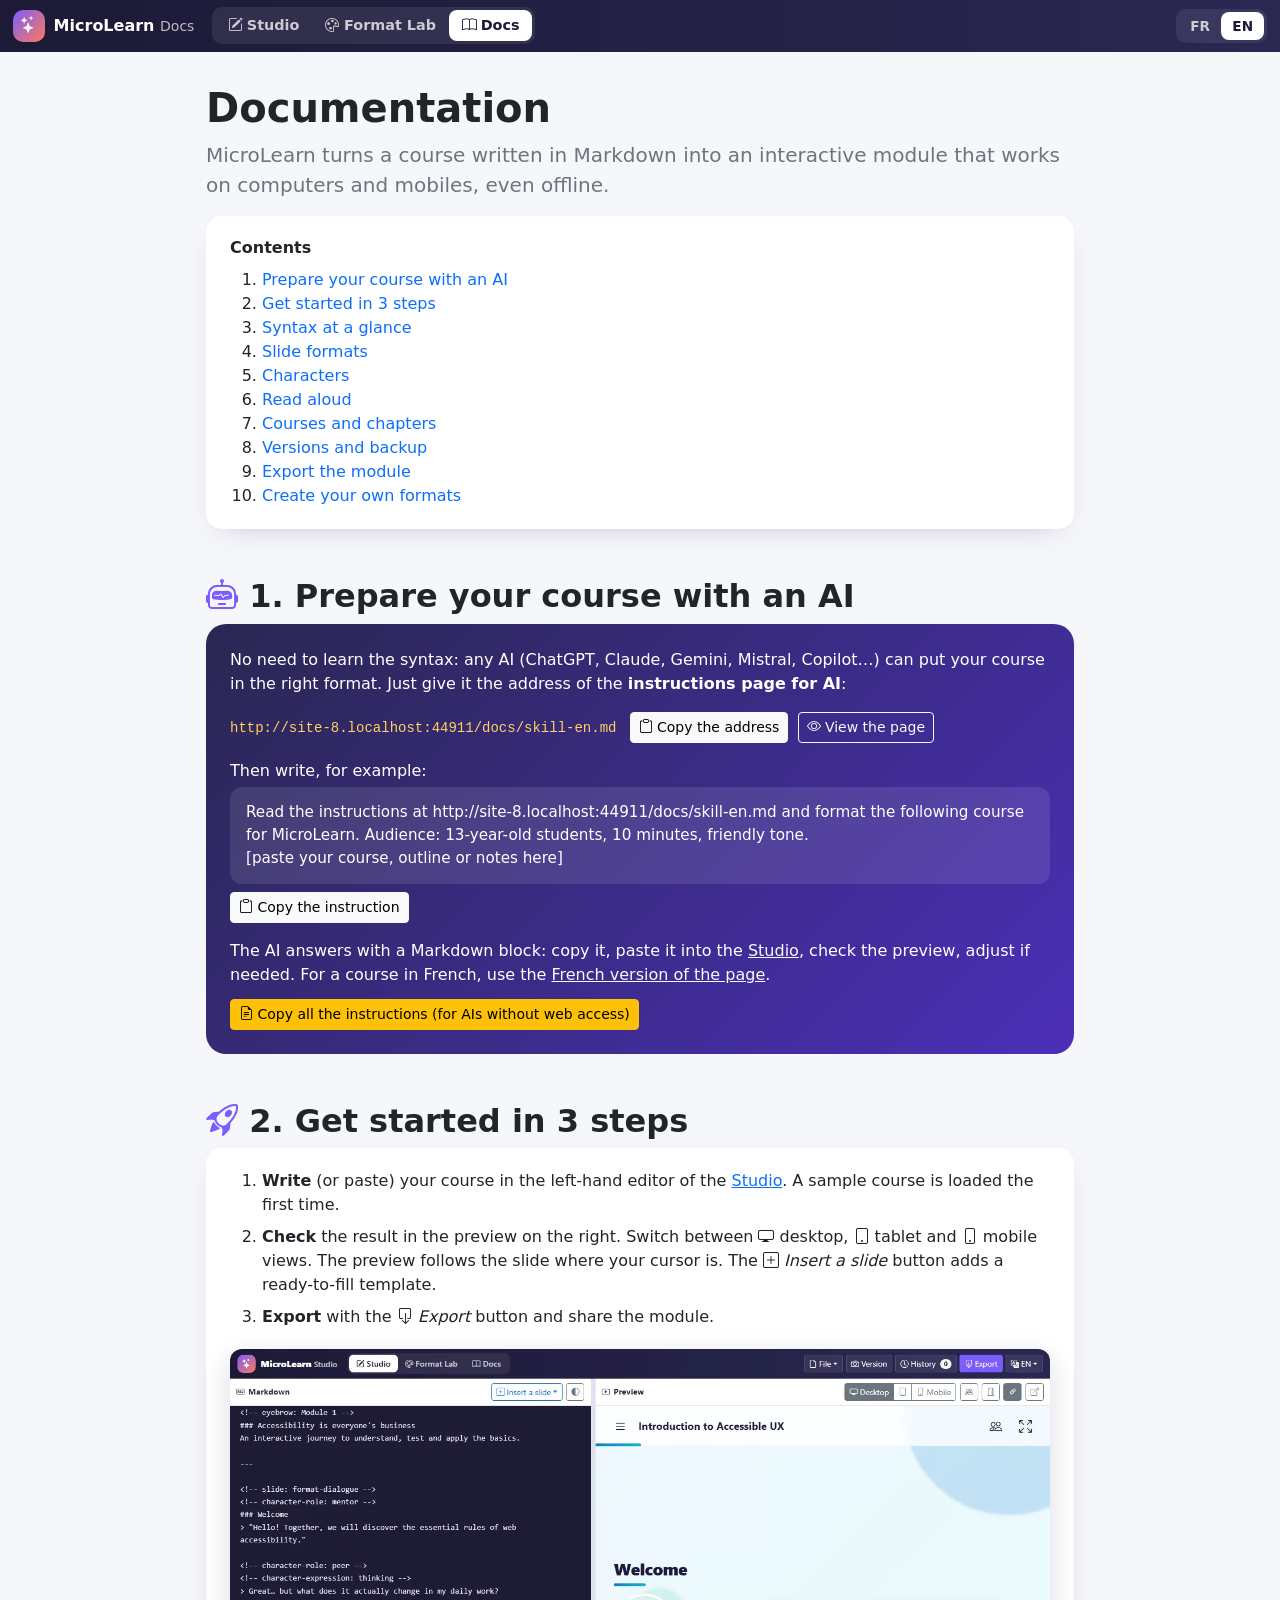
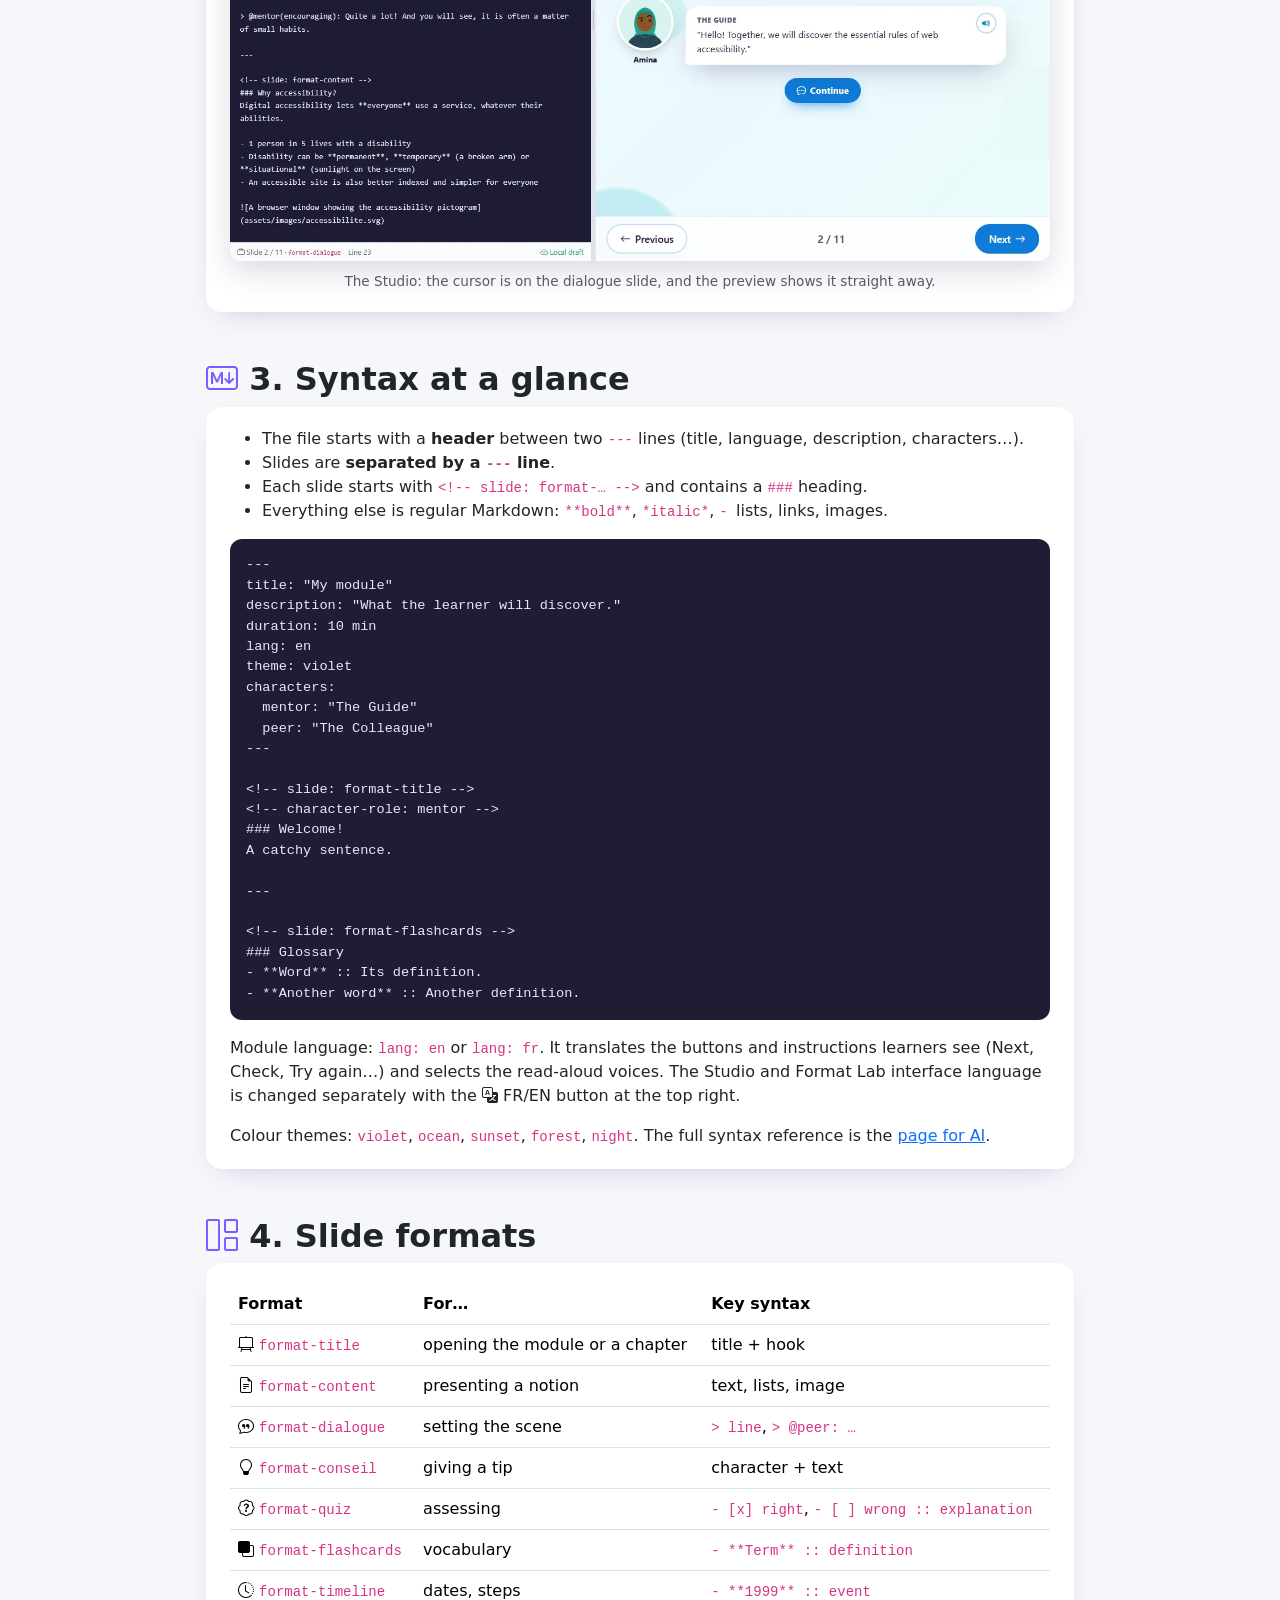
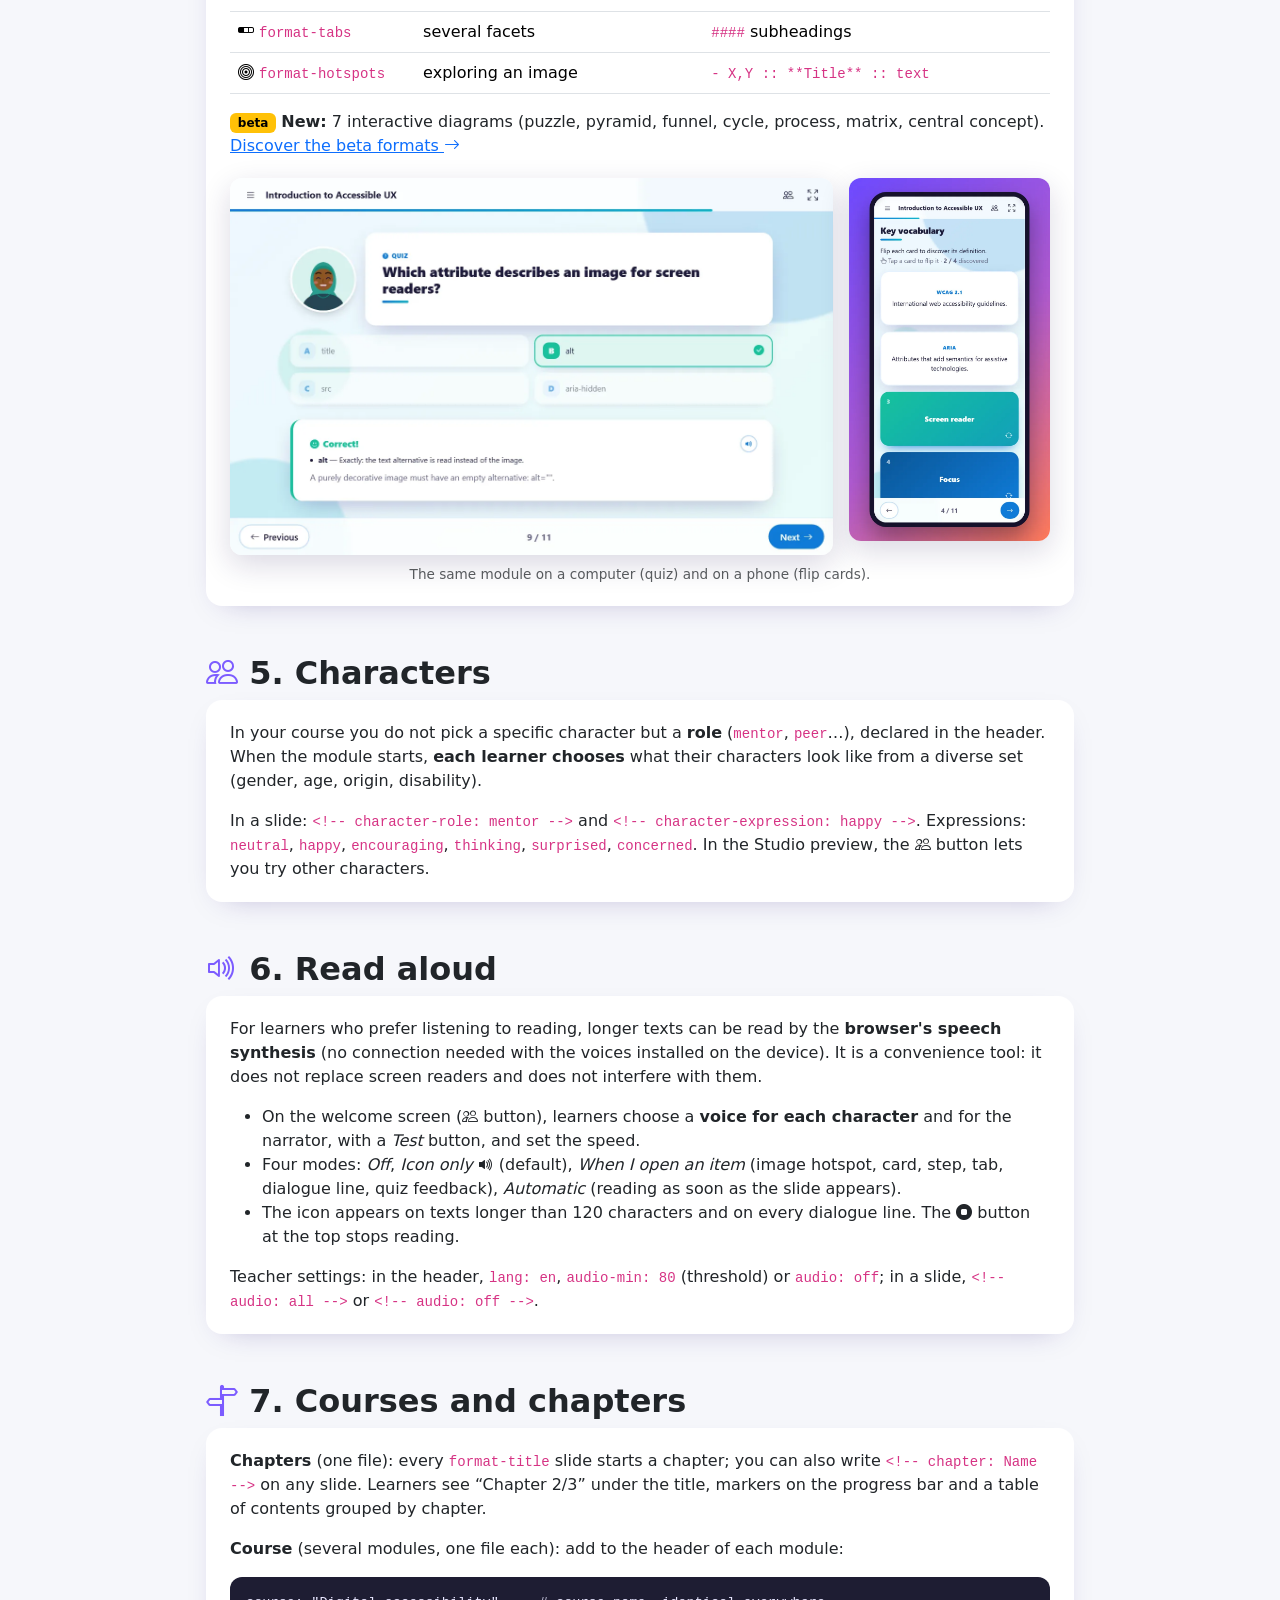
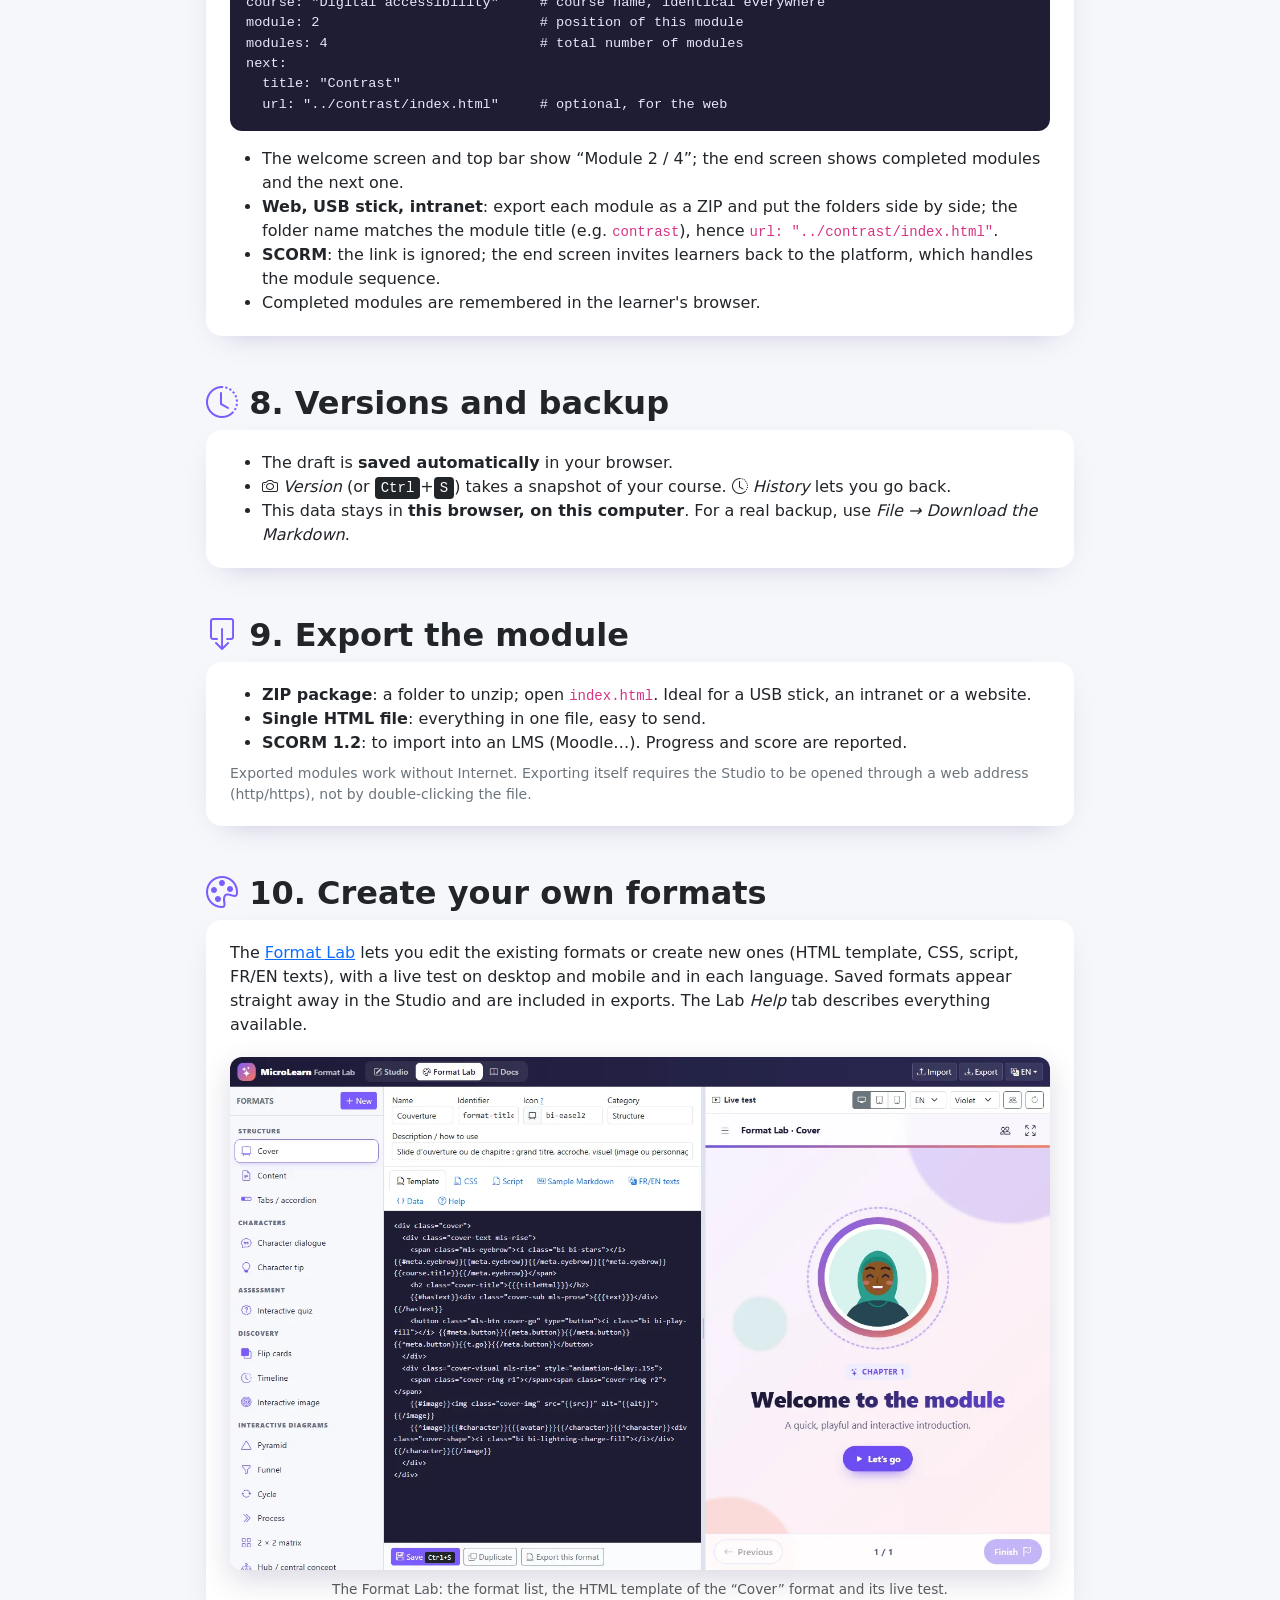
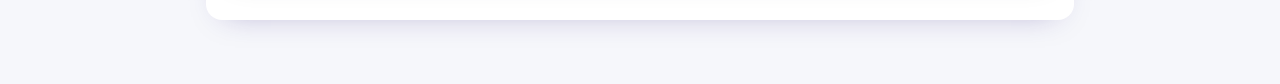
==== docs/index.html @ 132c1d42 "visuels" ====
<!doctype html>
<html lang="fr">
<head>
  <meta charset="utf-8">
  <meta name="viewport" content="width=device-width, initial-scale=1">
  <title>Documentation — MicroLearn</title>
  <meta name="description" content="MicroLearn Studio documentation (FR/EN): Markdown syntax, slide formats, characters, read-aloud, courses, export, and an AI skill page to format any course.">
  <meta property="og:title" content="Documentation — MicroLearn">
  <meta property="og:description" content="MicroLearn Studio documentation (FR/EN): Markdown syntax, slide formats, characters, read-aloud, courses, export, and an AI skill page to format any course.">
  <link rel="stylesheet" href="../vendor/bootstrap/css/bootstrap.min.css">
  <link rel="stylesheet" href="../vendor/bootstrap-icons/bootstrap-icons.min.css">
  <link rel="stylesheet" href="../css/studio.css">
  <style>
    body.docs { background: #f6f7fb; overflow: auto; display: block; }
    .docs-main { max-width: 900px; margin: 0 auto; padding: 2rem 1rem 4rem; }
    .docs-main[hidden] { display: none; }
    .docs-main h2 { font-weight: 800; margin-top: 2.5rem; padding-top: .5rem; }
    .docs-main h2 i { color: var(--st-accent); }
    .docs-card { background: #fff; border-radius: 16px; padding: 1.3rem 1.5rem; box-shadow: 0 10px 30px -18px rgba(40, 20, 120, .35); }
    .docs-main pre { background: var(--st-code-bg); color: var(--st-code-ink); border-radius: 12px; padding: 1rem; font-size: .85rem; }
    .docs-toc a { text-decoration: none; }
    .ai-box { background: linear-gradient(135deg, #2a2752, #4b2fb8); color: #fff; border-radius: 20px; padding: 1.5rem; }
    .ai-box code { color: #ffd166; word-break: break-all; }
    .ai-prompt { background: rgba(255,255,255,.1); border-radius: 12px; padding: .9rem 1rem; font-size: .95rem; }
    .doc-lang { display: flex; background: rgba(255,255,255,.08); border-radius: 10px; padding: 3px; margin-left: auto; }
    .doc-lang button { border: 0; background: none; color: rgba(255,255,255,.75); padding: .25rem .7rem; border-radius: 8px; font-weight: 700; font-size: .85rem; }
    .doc-lang button[aria-pressed="true"] { background: #fff; color: var(--st-nav); }
    .docs-shot { margin: 1.25rem 0 0; }
    .docs-shot img { display: block; max-width: 100%; height: auto; border-radius: 12px; box-shadow: 0 10px 30px rgba(30, 20, 80, .16); }
    .docs-shot figcaption { font-size: .85rem; color: var(--bs-secondary-color); margin-top: .6rem; text-align: center; }
    .docs-shots { display: flex; gap: 1rem; align-items: flex-start; }
    .docs-shots .wide { flex: 3 1 0; min-width: 0; }
    .docs-shots .phone { flex: 1 1 0; min-width: 0; }
    @media (max-width: 575px) { .docs-shots { flex-direction: column; align-items: center; } .docs-shots .phone { max-width: 260px; } }
  </style>
</head>
<body class="docs">
  <nav class="st-nav d-flex align-items-center">
    <a class="st-brand" href="../index.html"><span class="logo"><i class="bi bi-stars"></i></span><span>MicroLearn <small>Docs</small></span></a>
    <div class="st-spaces">
      <a href="../index.html"><i class="bi bi-pencil-square"></i> <span class="st-hide-sm">Studio</span></a>
      <a href="../lab.html"><i class="bi bi-palette"></i> <span class="st-hide-sm">Format Lab</span></a>
      <a href="index.html" class="active"><i class="bi bi-book"></i> <span class="st-hide-sm">Docs</span></a>
    </div>
    <div class="doc-lang" role="group" aria-label="Langue / Language">
      <button type="button" data-doc-lang="fr" lang="fr" aria-pressed="true" title="Français">FR</button>
      <button type="button" data-doc-lang="en" lang="en" aria-pressed="false" title="English">EN</button>
    </div>
  </nav>

  <!-- =================================================================== FRANÇAIS -->
  <main class="docs-main" data-lang="fr" lang="fr" data-skill="skill.md">
    <h1 class="fw-bold">Documentation</h1>
    <p class="lead text-secondary">MicroLearn transforme un cours écrit en Markdown en module interactif, consultable sur ordinateur et sur mobile, même hors-ligne.</p>

    <div class="docs-card docs-toc">
      <strong>Sommaire</strong>
      <ol class="mb-0 mt-2">
        <li><a href="#ia">Préparer son cours avec une IA</a></li>
        <li><a href="#demarrer">Démarrer en 3 étapes</a></li>
        <li><a href="#syntaxe">La syntaxe en bref</a></li>
        <li><a href="#formats">Les formats de slides</a></li>
        <li><a href="#personnages">Les personnages</a></li>
        <li><a href="#audio">Lecture à voix haute</a></li>
        <li><a href="#parcours">Parcours et chapitres</a></li>
        <li><a href="#versions">Versions et sauvegarde</a></li>
        <li><a href="#export">Exporter le module</a></li>
        <li><a href="#lab">Créer ses propres formats</a></li>
      </ol>
    </div>

    <h2 id="ia"><i class="bi bi-robot"></i> 1. Préparer son cours avec une IA</h2>
    <div class="ai-box">
      <p>Pas besoin d'apprendre la syntaxe : n'importe quelle IA (ChatGPT, Claude, Gemini, Mistral, Copilot…) peut mettre votre cours au bon format. Donnez-lui simplement l'adresse de la <strong>page d'instructions pour IA</strong> :</p>
      <p class="mb-2"><code class="js-skill-url">docs/skill.md</code>
        <button class="btn btn-sm btn-light ms-2" data-copy=".js-skill-url"><i class="bi bi-clipboard"></i> Copier l'adresse</button>
        <a class="btn btn-sm btn-outline-light ms-1" href="skill.md" target="_blank"><i class="bi bi-eye"></i> Voir la page</a></p>
      <p class="mt-3 mb-1">Puis écrivez par exemple :</p>
      <div class="ai-prompt js-prompt">Lis les instructions sur <span class="js-url">docs/skill.md</span> et mets en forme le cours suivant pour MicroLearn. Public : élèves de 4e, durée 10 minutes, tutoiement.<br>[collez ici votre cours, votre plan ou vos notes]</div>
      <button class="btn btn-sm btn-light mt-2" data-copy=".js-prompt"><i class="bi bi-clipboard"></i> Copier la consigne</button>
      <p class="mt-3 mb-1">L'IA répond avec un bloc de Markdown : copiez-le, collez-le dans le <a class="link-light" href="../index.html">Studio</a>, vérifiez l'aperçu, ajustez si besoin. Pour un cours en anglais, utilisez la <a class="link-light" href="skill-en.md" target="_blank">version anglaise de la page</a>.</p>
      <div class="small mt-3 opacity-75 js-local" hidden>
        <i class="bi bi-info-circle"></i> Cette application tourne sur votre ordinateur : une IA en ligne ne pourra pas lire cette adresse.
        Publiez l'application (GitHub Pages par exemple) ou utilisez le bouton ci-dessous et collez le texte au début de votre message.
      </div>
      <button class="btn btn-sm btn-warning mt-2 js-copy-skill"><i class="bi bi-file-earmark-text"></i> Copier toutes les instructions (pour les IA sans accès web)</button>
    </div>

    <h2 id="demarrer"><i class="bi bi-rocket-takeoff"></i> 2. Démarrer en 3 étapes</h2>
    <div class="docs-card">
      <ol class="mb-0">
        <li class="mb-2"><strong>Écrivez</strong> (ou collez) votre cours dans l'éditeur de gauche du <a href="../index.html">Studio</a>. Un cours d'exemple est chargé au premier lancement.</li>
        <li class="mb-2"><strong>Vérifiez</strong> le rendu dans l'aperçu à droite. Basculez entre les vues <i class="bi bi-display"></i> bureau, <i class="bi bi-tablet"></i> tablette et <i class="bi bi-phone"></i> mobile. L'aperçu suit la slide où se trouve votre curseur. Le bouton <i class="bi bi-plus-square"></i> <em>Insérer une slide</em> ajoute un modèle prêt à remplir.</li>
        <li><strong>Exportez</strong> avec le bouton <i class="bi bi-box-arrow-down"></i> <em>Exporter</em> et partagez le module.</li>
      </ol>
      <figure class="docs-shot"><img src="images/studio-fr.webp" alt="Le Studio : éditeur Markdown à gauche, aperçu de la slide à droite" loading="lazy" width="1440" height="900"><figcaption>Le Studio : le curseur est sur la slide de dialogue, l'aperçu l'affiche aussitôt.</figcaption></figure>
    </div>

    <h2 id="syntaxe"><i class="bi bi-markdown"></i> 3. La syntaxe en bref</h2>
    <div class="docs-card">
      <ul>
        <li>Le fichier commence par un <strong>en-tête</strong> entre deux lignes <code>---</code> (titre, langue, description, personnages…).</li>
        <li>Les slides sont <strong>séparées par une ligne <code>---</code></strong>.</li>
        <li>Chaque slide commence par <code>&lt;!-- slide: format-… --&gt;</code> et contient un titre <code>###</code>.</li>
        <li>Le reste est du Markdown classique : <code>**gras**</code>, <code>*italique*</code>, listes <code>- </code>, liens, images.</li>
      </ul>
<pre>---
title: "Mon module"
description: "Ce que l'apprenant va découvrir."
duration: 10 min
lang: fr
theme: violet
characters:
  mentor: "Le Guide"
  peer: "Le Collègue"
---

&lt;!-- slide: format-title --&gt;
&lt;!-- character-role: mentor --&gt;
### Bienvenue !
Une phrase d'accroche.

---

&lt;!-- slide: format-flashcards --&gt;
### Lexique
- **Mot** :: Sa définition.
- **Autre mot** :: Une autre définition.</pre>
      <p>Langue du module : <code>lang: fr</code> ou <code>lang: en</code>. Elle traduit les boutons et consignes vus par les apprenant·es (Suivant, Valider, Réessayer…) et sélectionne les voix de lecture. L'interface du Studio et du Format Lab se change, elle, avec le bouton <i class="bi bi-translate"></i> FR/EN en haut à droite.</p>
      <p class="mb-0">Thèmes de couleurs : <code>violet</code>, <code>ocean</code>, <code>sunset</code>, <code>forest</code>, <code>night</code>. La référence complète de la syntaxe est la <a href="skill.md">page pour les IA</a>.</p>
    </div>

    <h2 id="formats"><i class="bi bi-grid-1x2"></i> 4. Les formats de slides</h2>
    <div class="docs-card">
      <div class="table-responsive">
        <table class="table align-middle mb-0">
          <thead><tr><th>Format</th><th>Pour…</th><th>Syntaxe clé</th></tr></thead>
          <tbody>
            <tr><td><i class="bi bi-easel2"></i> <code>format-title</code></td><td>ouvrir le module ou un chapitre</td><td>titre + accroche</td></tr>
            <tr><td><i class="bi bi-file-earmark-text"></i> <code>format-content</code></td><td>exposer une notion</td><td>texte, listes, image</td></tr>
            <tr><td><i class="bi bi-chat-quote"></i> <code>format-dialogue</code></td><td>mettre en situation</td><td><code>&gt; réplique</code>, <code>&gt; @peer: …</code></td></tr>
            <tr><td><i class="bi bi-lightbulb"></i> <code>format-conseil</code></td><td>donner une astuce</td><td>personnage + texte</td></tr>
            <tr><td><i class="bi bi-patch-question"></i> <code>format-quiz</code></td><td>évaluer</td><td><code>- [x] juste</code>, <code>- [ ] faux :: explication</code></td></tr>
            <tr><td><i class="bi bi-front"></i> <code>format-flashcards</code></td><td>le vocabulaire</td><td><code>- **Terme** :: définition</code></td></tr>
            <tr><td><i class="bi bi-clock-history"></i> <code>format-timeline</code></td><td>dates, étapes</td><td><code>- **1999** :: événement</code></td></tr>
            <tr><td><i class="bi bi-segmented-nav"></i> <code>format-tabs</code></td><td>plusieurs facettes</td><td>sous-titres <code>####</code></td></tr>
            <tr><td><i class="bi bi-bullseye"></i> <code>format-hotspots</code></td><td>explorer une image</td><td><code>- X,Y :: **Titre** :: texte</code></td></tr>
          </tbody>
        </table>
      </div>
      <p class="mt-3 mb-0"><span class="badge text-bg-warning">bêta</span> <strong>Nouveau :</strong> 7 schémas interactifs (puzzle, pyramide, entonnoir, cycle, processus, matrice, concept central). <a href="beta.html?lang=fr">Découvrir les formats bêta <i class="bi bi-arrow-right"></i></a></p>
      <figure class="docs-shot"><div class="docs-shots"><img class="wide" src="images/quiz-fr.webp" alt="Un quiz sur ordinateur, avec la réponse et son explication" loading="lazy" width="1280" height="800"><img class="phone" src="images/mobile-cards-fr.webp" alt="Des cartes à retourner sur téléphone" loading="lazy" width="780" height="1410"></div><figcaption>Le même module sur ordinateur (quiz) et sur téléphone (cartes à retourner).</figcaption></figure>
    </div>

    <h2 id="personnages"><i class="bi bi-people"></i> 5. Les personnages</h2>
    <div class="docs-card">
      <p>Dans votre cours, vous ne choisissez pas un personnage précis mais un <strong>rôle</strong> (<code>mentor</code>, <code>peer</code>…), déclaré dans l'en-tête. Au lancement du module, <strong>chaque apprenant·e choisit</strong> l'apparence de ses personnages parmi un répertoire varié (genre, âge, origine, handicap).</p>
      <p class="mb-0">Dans une slide : <code>&lt;!-- character-role: mentor --&gt;</code> et <code>&lt;!-- character-expression: happy --&gt;</code>. Expressions : <code>neutral</code>, <code>happy</code>, <code>encouraging</code>, <code>thinking</code>, <code>surprised</code>, <code>concerned</code>. Dans l'aperçu du Studio, le bouton <i class="bi bi-people"></i> permet de tester d'autres personnages.</p>
    </div>

    <h2 id="audio"><i class="bi bi-volume-up"></i> 6. Lecture à voix haute</h2>
    <div class="docs-card">
      <p>Pour les apprenant·es qui préfèrent écouter plutôt que lire, les textes longs peuvent être lus par la <strong>synthèse vocale du navigateur</strong> (aucune connexion nécessaire avec les voix installées sur l'appareil). C'est un outil de confort : il ne remplace pas les lecteurs d'écran et n'interfère pas avec eux.</p>
      <ul>
        <li>Sur l'écran d'accueil (bouton <i class="bi bi-people"></i>), l'apprenant·e choisit une <strong>voix pour chaque personnage</strong> et pour le narrateur, avec un bouton <em>Tester</em>, et règle la vitesse.</li>
        <li>Quatre modes : <em>Désactivée</em>, <em>Sur l'icône seulement</em> <i class="bi bi-volume-up-fill"></i> (par défaut), <em>Quand j'ouvre un élément</em> (point d'une image, carte, étape, onglet, réplique, correction de quiz), <em>Automatique</em> (lecture dès l'affichage de la slide).</li>
        <li>L'icône apparaît sur les textes de plus de 120 caractères et sur toutes les répliques de dialogue. Le bouton <i class="bi bi-stop-circle-fill"></i> en haut arrête la lecture.</li>
      </ul>
      <p class="mb-0">Réglages enseignant : dans l'en-tête, <code>lang: fr</code>, <code>audio-min: 80</code> (seuil) ou <code>audio: off</code> ; dans une slide, <code>&lt;!-- audio: all --&gt;</code> ou <code>&lt;!-- audio: off --&gt;</code>.</p>
    </div>

    <h2 id="parcours"><i class="bi bi-signpost-split"></i> 7. Parcours et chapitres</h2>
    <div class="docs-card">
      <p><strong>Chapitres</strong> (un seul fichier) : chaque slide <code>format-title</code> ouvre un chapitre ; on peut aussi écrire <code>&lt;!-- chapter: Nom --&gt;</code> sur n'importe quelle slide. L'apprenant·e voit « Chapitre 2/3 » sous le titre, des repères sur la barre de progression et un sommaire groupé par chapitre.</p>
      <p><strong>Parcours</strong> (plusieurs modules, un fichier chacun) : ajoutez dans l'en-tête de chaque module :</p>
<pre>course: "Accessibilité numérique"   # nom du parcours, identique partout
module: 2                           # position de ce module
modules: 4                          # nombre total de modules
next:
  title: "Les contrastes"
  url: "../les-contrastes/index.html" # facultatif, pour le web</pre>
      <ul class="mb-0">
        <li>L'accueil et la barre du haut affichent « Module 2 / 4 » ; l'écran de fin montre les modules terminés et le module suivant.</li>
        <li><strong>Web, clé USB, intranet</strong> : exportez chaque module en ZIP et placez les dossiers côte à côte ; le nom du dossier correspond au titre du module (ex. <code>les-contrastes</code>), d'où <code>url: "../les-contrastes/index.html"</code>.</li>
        <li><strong>SCORM</strong> : le lien est ignoré, l'écran de fin invite à revenir sur la plateforme, qui gère l'enchaînement des modules.</li>
        <li>Les modules terminés sont mémorisés dans le navigateur de l'apprenant·e.</li>
      </ul>
    </div>

    <h2 id="versions"><i class="bi bi-clock-history"></i> 8. Versions et sauvegarde</h2>
    <div class="docs-card">
      <ul class="mb-0">
        <li>Le brouillon est <strong>enregistré automatiquement</strong> dans votre navigateur.</li>
        <li><i class="bi bi-camera"></i> <em>Version</em> (ou <kbd>Ctrl</kbd>+<kbd>S</kbd>) prend une photo de votre cours. L'<i class="bi bi-clock-history"></i> <em>Historique</em> permet de revenir en arrière.</li>
        <li>Ces données restent dans <strong>ce navigateur, sur cet ordinateur</strong>. Pour une vraie sauvegarde, utilisez <em>Fichier → Télécharger le Markdown</em>.</li>
      </ul>
    </div>

    <h2 id="export"><i class="bi bi-box-arrow-down"></i> 9. Exporter le module</h2>
    <div class="docs-card">
      <ul class="mb-0">
        <li><strong>Paquet ZIP</strong> : un dossier à décompresser ; ouvrez <code>index.html</code>. Idéal pour une clé USB, un intranet ou un site web.</li>
        <li><strong>Fichier HTML unique</strong> : tout dans un seul fichier, facile à envoyer.</li>
        <li><strong>SCORM 1.2</strong> : à importer dans un LMS (Moodle…). La progression et le score sont transmis.</li>
      </ul>
      <p class="mt-2 mb-0 small text-secondary">Les modules exportés fonctionnent sans Internet. L'export lui-même nécessite que le Studio soit ouvert via une adresse web (http/https), pas en double-cliquant sur le fichier.</p>
    </div>

    <h2 id="lab"><i class="bi bi-palette"></i> 10. Créer ses propres formats</h2>
    <div class="docs-card">
      <p class="mb-0">Le <a href="../lab.html">Format Lab</a> permet de modifier les formats existants ou d'en créer de nouveaux (gabarit HTML, CSS, script, textes FR/EN), avec un test en direct sur bureau et mobile et dans chaque langue. Les formats enregistrés apparaissent aussitôt dans le Studio et sont inclus dans les exports. L'onglet <em>Aide</em> du Lab détaille tout ce qui est disponible.</p>
      <figure class="docs-shot"><img src="images/lab-fr.webp" alt="Le Format Lab : liste des formats, code du gabarit et test en direct" loading="lazy" width="1440" height="900"><figcaption>Le Format Lab : la liste des formats, le gabarit HTML du format « Couverture » et son test en direct.</figcaption></figure>
    </div>
  </main>

  <!-- =================================================================== ENGLISH -->
  <main class="docs-main" data-lang="en" lang="en" data-skill="skill-en.md" hidden>
    <h1 class="fw-bold">Documentation</h1>
    <p class="lead text-secondary">MicroLearn turns a course written in Markdown into an interactive module that works on computers and mobiles, even offline.</p>

    <div class="docs-card docs-toc">
      <strong>Contents</strong>
      <ol class="mb-0 mt-2">
        <li><a href="#ai-en">Prepare your course with an AI</a></li>
        <li><a href="#start-en">Get started in 3 steps</a></li>
        <li><a href="#syntax-en">Syntax at a glance</a></li>
        <li><a href="#formats-en">Slide formats</a></li>
        <li><a href="#characters-en">Characters</a></li>
        <li><a href="#audio-en">Read aloud</a></li>
        <li><a href="#course-en">Courses and chapters</a></li>
        <li><a href="#versions-en">Versions and backup</a></li>
        <li><a href="#export-en">Export the module</a></li>
        <li><a href="#lab-en">Create your own formats</a></li>
      </ol>
    </div>

    <h2 id="ai-en"><i class="bi bi-robot"></i> 1. Prepare your course with an AI</h2>
    <div class="ai-box">
      <p>No need to learn the syntax: any AI (ChatGPT, Claude, Gemini, Mistral, Copilot…) can put your course in the right format. Just give it the address of the <strong>instructions page for AI</strong>:</p>
      <p class="mb-2"><code class="js-skill-url">docs/skill-en.md</code>
        <button class="btn btn-sm btn-light ms-2" data-copy=".js-skill-url"><i class="bi bi-clipboard"></i> Copy the address</button>
        <a class="btn btn-sm btn-outline-light ms-1" href="skill-en.md" target="_blank"><i class="bi bi-eye"></i> View the page</a></p>
      <p class="mt-3 mb-1">Then write, for example:</p>
      <div class="ai-prompt js-prompt">Read the instructions at <span class="js-url">docs/skill-en.md</span> and format the following course for MicroLearn. Audience: 13-year-old students, 10 minutes, friendly tone.<br>[paste your course, outline or notes here]</div>
      <button class="btn btn-sm btn-light mt-2" data-copy=".js-prompt"><i class="bi bi-clipboard"></i> Copy the instruction</button>
      <p class="mt-3 mb-1">The AI answers with a Markdown block: copy it, paste it into the <a class="link-light" href="../index.html">Studio</a>, check the preview, adjust if needed. For a course in French, use the <a class="link-light" href="skill.md" target="_blank">French version of the page</a>.</p>
      <div class="small mt-3 opacity-75 js-local" hidden>
        <i class="bi bi-info-circle"></i> This application runs on your computer: an online AI will not be able to read this address.
        Publish the application (on GitHub Pages, for instance) or use the button below and paste the text at the start of your message.
      </div>
      <button class="btn btn-sm btn-warning mt-2 js-copy-skill"><i class="bi bi-file-earmark-text"></i> Copy all the instructions (for AIs without web access)</button>
    </div>

    <h2 id="start-en"><i class="bi bi-rocket-takeoff"></i> 2. Get started in 3 steps</h2>
    <div class="docs-card">
      <ol class="mb-0">
        <li class="mb-2"><strong>Write</strong> (or paste) your course in the left-hand editor of the <a href="../index.html">Studio</a>. A sample course is loaded the first time.</li>
        <li class="mb-2"><strong>Check</strong> the result in the preview on the right. Switch between <i class="bi bi-display"></i> desktop, <i class="bi bi-tablet"></i> tablet and <i class="bi bi-phone"></i> mobile views. The preview follows the slide where your cursor is. The <i class="bi bi-plus-square"></i> <em>Insert a slide</em> button adds a ready-to-fill template.</li>
        <li><strong>Export</strong> with the <i class="bi bi-box-arrow-down"></i> <em>Export</em> button and share the module.</li>
      </ol>
      <figure class="docs-shot"><img src="images/studio-en.webp" alt="The Studio: Markdown editor on the left, slide preview on the right" loading="lazy" width="1440" height="900"><figcaption>The Studio: the cursor is on the dialogue slide, and the preview shows it straight away.</figcaption></figure>
    </div>

    <h2 id="syntax-en"><i class="bi bi-markdown"></i> 3. Syntax at a glance</h2>
    <div class="docs-card">
      <ul>
        <li>The file starts with a <strong>header</strong> between two <code>---</code> lines (title, language, description, characters…).</li>
        <li>Slides are <strong>separated by a <code>---</code> line</strong>.</li>
        <li>Each slide starts with <code>&lt;!-- slide: format-… --&gt;</code> and contains a <code>###</code> heading.</li>
        <li>Everything else is regular Markdown: <code>**bold**</code>, <code>*italic*</code>, <code>- </code> lists, links, images.</li>
      </ul>
<pre>---
title: "My module"
description: "What the learner will discover."
duration: 10 min
lang: en
theme: violet
characters:
  mentor: "The Guide"
  peer: "The Colleague"
---

&lt;!-- slide: format-title --&gt;
&lt;!-- character-role: mentor --&gt;
### Welcome!
A catchy sentence.

---

&lt;!-- slide: format-flashcards --&gt;
### Glossary
- **Word** :: Its definition.
- **Another word** :: Another definition.</pre>
      <p>Module language: <code>lang: en</code> or <code>lang: fr</code>. It translates the buttons and instructions learners see (Next, Check, Try again…) and selects the read-aloud voices. The Studio and Format Lab interface language is changed separately with the <i class="bi bi-translate"></i> FR/EN button at the top right.</p>
      <p class="mb-0">Colour themes: <code>violet</code>, <code>ocean</code>, <code>sunset</code>, <code>forest</code>, <code>night</code>. The full syntax reference is the <a href="skill-en.md">page for AI</a>.</p>
    </div>

    <h2 id="formats-en"><i class="bi bi-grid-1x2"></i> 4. Slide formats</h2>
    <div class="docs-card">
      <div class="table-responsive">
        <table class="table align-middle mb-0">
          <thead><tr><th>Format</th><th>For…</th><th>Key syntax</th></tr></thead>
          <tbody>
            <tr><td><i class="bi bi-easel2"></i> <code>format-title</code></td><td>opening the module or a chapter</td><td>title + hook</td></tr>
            <tr><td><i class="bi bi-file-earmark-text"></i> <code>format-content</code></td><td>presenting a notion</td><td>text, lists, image</td></tr>
            <tr><td><i class="bi bi-chat-quote"></i> <code>format-dialogue</code></td><td>setting the scene</td><td><code>&gt; line</code>, <code>&gt; @peer: …</code></td></tr>
            <tr><td><i class="bi bi-lightbulb"></i> <code>format-conseil</code></td><td>giving a tip</td><td>character + text</td></tr>
            <tr><td><i class="bi bi-patch-question"></i> <code>format-quiz</code></td><td>assessing</td><td><code>- [x] right</code>, <code>- [ ] wrong :: explanation</code></td></tr>
            <tr><td><i class="bi bi-front"></i> <code>format-flashcards</code></td><td>vocabulary</td><td><code>- **Term** :: definition</code></td></tr>
            <tr><td><i class="bi bi-clock-history"></i> <code>format-timeline</code></td><td>dates, steps</td><td><code>- **1999** :: event</code></td></tr>
            <tr><td><i class="bi bi-segmented-nav"></i> <code>format-tabs</code></td><td>several facets</td><td><code>####</code> subheadings</td></tr>
            <tr><td><i class="bi bi-bullseye"></i> <code>format-hotspots</code></td><td>exploring an image</td><td><code>- X,Y :: **Title** :: text</code></td></tr>
          </tbody>
        </table>
      </div>
      <p class="mt-3 mb-0"><span class="badge text-bg-warning">beta</span> <strong>New:</strong> 7 interactive diagrams (puzzle, pyramid, funnel, cycle, process, matrix, central concept). <a href="beta.html?lang=en">Discover the beta formats <i class="bi bi-arrow-right"></i></a></p>
      <figure class="docs-shot"><div class="docs-shots"><img class="wide" src="images/quiz-en.webp" alt="A quiz on a computer, with the answer and its explanation" loading="lazy" width="1280" height="800"><img class="phone" src="images/mobile-cards-en.webp" alt="Flip cards on a phone" loading="lazy" width="780" height="1410"></div><figcaption>The same module on a computer (quiz) and on a phone (flip cards).</figcaption></figure>
    </div>

    <h2 id="characters-en"><i class="bi bi-people"></i> 5. Characters</h2>
    <div class="docs-card">
      <p>In your course you do not pick a specific character but a <strong>role</strong> (<code>mentor</code>, <code>peer</code>…), declared in the header. When the module starts, <strong>each learner chooses</strong> what their characters look like from a diverse set (gender, age, origin, disability).</p>
      <p class="mb-0">In a slide: <code>&lt;!-- character-role: mentor --&gt;</code> and <code>&lt;!-- character-expression: happy --&gt;</code>. Expressions: <code>neutral</code>, <code>happy</code>, <code>encouraging</code>, <code>thinking</code>, <code>surprised</code>, <code>concerned</code>. In the Studio preview, the <i class="bi bi-people"></i> button lets you try other characters.</p>
    </div>

    <h2 id="audio-en"><i class="bi bi-volume-up"></i> 6. Read aloud</h2>
    <div class="docs-card">
      <p>For learners who prefer listening to reading, longer texts can be read by the <strong>browser's speech synthesis</strong> (no connection needed with the voices installed on the device). It is a convenience tool: it does not replace screen readers and does not interfere with them.</p>
      <ul>
        <li>On the welcome screen (<i class="bi bi-people"></i> button), learners choose a <strong>voice for each character</strong> and for the narrator, with a <em>Test</em> button, and set the speed.</li>
        <li>Four modes: <em>Off</em>, <em>Icon only</em> <i class="bi bi-volume-up-fill"></i> (default), <em>When I open an item</em> (image hotspot, card, step, tab, dialogue line, quiz feedback), <em>Automatic</em> (reading as soon as the slide appears).</li>
        <li>The icon appears on texts longer than 120 characters and on every dialogue line. The <i class="bi bi-stop-circle-fill"></i> button at the top stops reading.</li>
      </ul>
      <p class="mb-0">Teacher settings: in the header, <code>lang: en</code>, <code>audio-min: 80</code> (threshold) or <code>audio: off</code>; in a slide, <code>&lt;!-- audio: all --&gt;</code> or <code>&lt;!-- audio: off --&gt;</code>.</p>
    </div>

    <h2 id="course-en"><i class="bi bi-signpost-split"></i> 7. Courses and chapters</h2>
    <div class="docs-card">
      <p><strong>Chapters</strong> (one file): every <code>format-title</code> slide starts a chapter; you can also write <code>&lt;!-- chapter: Name --&gt;</code> on any slide. Learners see “Chapter 2/3” under the title, markers on the progress bar and a table of contents grouped by chapter.</p>
      <p><strong>Course</strong> (several modules, one file each): add to the header of each module:</p>
<pre>course: "Digital accessibility"     # course name, identical everywhere
module: 2                           # position of this module
modules: 4                          # total number of modules
next:
  title: "Contrast"
  url: "../contrast/index.html"     # optional, for the web</pre>
      <ul class="mb-0">
        <li>The welcome screen and top bar show “Module 2 / 4”; the end screen shows completed modules and the next one.</li>
        <li><strong>Web, USB stick, intranet</strong>: export each module as a ZIP and put the folders side by side; the folder name matches the module title (e.g. <code>contrast</code>), hence <code>url: "../contrast/index.html"</code>.</li>
        <li><strong>SCORM</strong>: the link is ignored; the end screen invites learners back to the platform, which handles the module sequence.</li>
        <li>Completed modules are remembered in the learner's browser.</li>
      </ul>
    </div>

    <h2 id="versions-en"><i class="bi bi-clock-history"></i> 8. Versions and backup</h2>
    <div class="docs-card">
      <ul class="mb-0">
        <li>The draft is <strong>saved automatically</strong> in your browser.</li>
        <li><i class="bi bi-camera"></i> <em>Version</em> (or <kbd>Ctrl</kbd>+<kbd>S</kbd>) takes a snapshot of your course. <i class="bi bi-clock-history"></i> <em>History</em> lets you go back.</li>
        <li>This data stays in <strong>this browser, on this computer</strong>. For a real backup, use <em>File → Download the Markdown</em>.</li>
      </ul>
    </div>

    <h2 id="export-en"><i class="bi bi-box-arrow-down"></i> 9. Export the module</h2>
    <div class="docs-card">
      <ul class="mb-0">
        <li><strong>ZIP package</strong>: a folder to unzip; open <code>index.html</code>. Ideal for a USB stick, an intranet or a website.</li>
        <li><strong>Single HTML file</strong>: everything in one file, easy to send.</li>
        <li><strong>SCORM 1.2</strong>: to import into an LMS (Moodle…). Progress and score are reported.</li>
      </ul>
      <p class="mt-2 mb-0 small text-secondary">Exported modules work without Internet. Exporting itself requires the Studio to be opened through a web address (http/https), not by double-clicking the file.</p>
    </div>

    <h2 id="lab-en"><i class="bi bi-palette"></i> 10. Create your own formats</h2>
    <div class="docs-card">
      <p class="mb-0">The <a href="../lab.html">Format Lab</a> lets you edit the existing formats or create new ones (HTML template, CSS, script, FR/EN texts), with a live test on desktop and mobile and in each language. Saved formats appear straight away in the Studio and are included in exports. The Lab <em>Help</em> tab describes everything available.</p>
      <figure class="docs-shot"><img src="images/lab-en.webp" alt="The Format Lab: format list, template code and live test" loading="lazy" width="1440" height="900"><figcaption>The Format Lab: the format list, the HTML template of the “Cover” format and its live test.</figcaption></figure>
    </div>
  </main>

  <script>
    (function () {
      var COPY = { fr: ['Copié !', 'Copie impossible : sélectionnez le texte manuellement.', 'Lecture impossible en file:// : ouvrez la page de la skill et copiez son contenu.'],
                   en: ['Copied!', 'Copy failed: select the text manually.', 'Cannot read the file over file://: open the skill page and copy its content.'] };
      var isLocal = /^(localhost|127\.|\[::1\])/.test(location.hostname) || location.protocol === 'file:';

      function copy(text, btn, lang) {
        navigator.clipboard.writeText(text).then(function () {
          var old = btn.innerHTML;
          btn.innerHTML = '<i class="bi bi-check-lg"></i> ' + COPY[lang][0];
          setTimeout(function () { btn.innerHTML = old; }, 1600);
        }, function () { alert(COPY[lang][1]); });
      }

      document.querySelectorAll('.docs-main').forEach(function (main) {
        var lang = main.getAttribute('data-lang');
        var file = main.getAttribute('data-skill');
        var url = new URL(file, location.href).href;
        main.querySelectorAll('.js-skill-url, .js-url').forEach(function (e) { e.textContent = url; });
        main.querySelector('.js-local').hidden = !isLocal;
        main.querySelectorAll('[data-copy]').forEach(function (b) {
          b.addEventListener('click', function () { copy(main.querySelector(b.getAttribute('data-copy')).innerText.trim(), b, lang); });
        });
        main.querySelector('.js-copy-skill').addEventListener('click', function () {
          var b = this;
          fetch(file).then(function (r) { return r.text(); }).then(function (t) { copy(t, b, lang); })
            .catch(function () { alert(COPY[lang][2]); });
        });
      });

      // Langue : ?lang=en, sinon celle choisie dans le Studio, sinon celle du navigateur.
      function stored() { try { return JSON.parse(localStorage.getItem('mls.ui.lang')); } catch (e) { return null; } }
      function show(lang, save) {
        document.documentElement.lang = lang;
        document.querySelectorAll('.docs-main').forEach(function (m) { m.hidden = m.getAttribute('data-lang') !== lang; });
        document.querySelectorAll('[data-doc-lang]').forEach(function (b) { b.setAttribute('aria-pressed', b.getAttribute('data-doc-lang') === lang); });
        if (save) { try { localStorage.setItem('mls.ui.lang', JSON.stringify(lang)); } catch (e) { /* ignore */ } }
      }
      document.querySelectorAll('[data-doc-lang]').forEach(function (b) {
        b.addEventListener('click', function () { show(b.getAttribute('data-doc-lang'), true); });
      });
      var q = new URLSearchParams(location.search).get('lang');
      var lang = q || stored() || (/^fr/i.test(navigator.language || '') ? 'fr' : 'en');
      show(lang === 'en' ? 'en' : 'fr', false);
    })();
  </script>
</body>
</html>
---- css/studio.css ----
/* ==========================================================================
   MicroLearn — interface du Studio et du Format Lab
   ========================================================================== */
:root {
  --st-nav: #1c1a36;
  --st-nav-2: #2a2752;
  --st-accent: #7c5cff;
  --st-bg: #eef0f6;
  --st-pane: #ffffff;
  --st-border: #dfe2ec;
  --st-muted: #6b6f85;
  --st-code-bg: #1e1d33;
  --st-code-ink: #e8e6ff;
}
html, body { height: 100%; }
body.studio { display: flex; flex-direction: column; background: var(--st-bg); overflow: hidden; }

/* Barre de navigation */
.st-nav { background: linear-gradient(90deg, var(--st-nav), var(--st-nav-2)); color: #fff; padding: .45rem .8rem; gap: .5rem; flex-wrap: nowrap; }
.st-brand { display: flex; align-items: center; gap: .55rem; font-weight: 800; color: #fff; text-decoration: none; white-space: nowrap; }
.st-brand .logo { width: 32px; height: 32px; border-radius: 10px; display: grid; place-items: center;
  background: linear-gradient(135deg, #7c5cff, #ff7a59); font-size: 1.05rem; }
.st-brand small { font-weight: 500; opacity: .7; }
.st-spaces { display: flex; background: rgba(255,255,255,.08); border-radius: 10px; padding: 3px; margin-left: .6rem; }
.st-spaces a { color: rgba(255,255,255,.75); text-decoration: none; padding: .3rem .8rem; border-radius: 8px; font-size: .9rem; font-weight: 600; white-space: nowrap; }
.st-spaces a.active { background: #fff; color: var(--st-nav); }
.st-spaces a:not(.active):hover { color: #fff; background: rgba(255,255,255,.1); }
.st-actions { margin-left: auto; display: flex; gap: .35rem; align-items: center; }
.st-actions .btn { white-space: nowrap; }
.btn-st { --bs-btn-color: #fff; --bs-btn-bg: rgba(255,255,255,.08); --bs-btn-border-color: rgba(255,255,255,.15);
  --bs-btn-hover-color: #fff; --bs-btn-hover-bg: rgba(255,255,255,.18); --bs-btn-hover-border-color: rgba(255,255,255,.3);
  --bs-btn-active-bg: rgba(255,255,255,.25); --bs-btn-active-color: #fff; }
.btn-accent { --bs-btn-color: #fff; --bs-btn-bg: var(--st-accent); --bs-btn-border-color: var(--st-accent);
  --bs-btn-hover-bg: #6a48f5; --bs-btn-hover-border-color: #6a48f5; --bs-btn-hover-color: #fff; --bs-btn-active-bg: #5b3ae6; --bs-btn-active-color: #fff; }

/* Mise en page principale */
.st-main { flex: 1; min-height: 0; display: grid; grid-template-columns: var(--left, 44%) 8px 1fr; }
.st-pane { min-width: 0; min-height: 0; display: flex; flex-direction: column; background: var(--st-pane); }
.st-pane-toolbar { display: flex; align-items: center; gap: .4rem; padding: .45rem .7rem; border-bottom: 1px solid var(--st-border); flex-wrap: wrap; min-height: 48px; }
.st-pane-title { font-weight: 700; font-size: .9rem; display: flex; align-items: center; gap: .4rem; margin-right: auto; color: #2b2d42; }
.st-splitter { background: var(--st-border); cursor: col-resize; position: relative; }
.st-splitter::after { content: ""; position: absolute; left: 3px; top: 50%; width: 2px; height: 36px; margin-top: -18px; background: #b9bdd0; border-radius: 2px; }
.st-splitter:hover, .st-splitter:focus { background: #cfd3e3; outline: none; }

/* Éditeur */
.st-editor-wrap { position: relative; flex: 1; min-height: 0; display: flex; }
.st-code {
  flex: 1; width: 100%; border: 0; resize: none; outline: none; padding: 1rem 1.1rem;
  font: 14px/1.6 ui-monospace, SFMono-Regular, Menlo, Consolas, "Liberation Mono", monospace;
  background: var(--st-code-bg); color: var(--st-code-ink); caret-color: #ffb703; tab-size: 2;
}
.st-code::selection { background: rgba(124, 92, 255, .45); }
.st-code.light { background: #fbfbfe; color: #24243a; }
.st-status { display: flex; gap: .8rem; align-items: center; padding: .35rem .8rem; font-size: .8rem; color: var(--st-muted);
  border-top: 1px solid var(--st-border); background: #fafbfe; flex-wrap: wrap; }
.st-status .ok { color: #16a34a; }
.st-diag { max-height: 140px; overflow: auto; border-top: 1px solid var(--st-border); font-size: .82rem; }
.st-diag:empty { display: none; }
.st-diag button { display: flex; gap: .5rem; width: 100%; text-align: left; border: 0; background: #fff8e6; color: #7a4d00; padding: .35rem .8rem;
  border-bottom: 1px solid #f5e6bf; }
.st-diag button:hover { background: #fff0c7; }

/* Menu d'insertion de formats */
.st-format-menu { width: 340px; max-height: 70vh; overflow: auto; }
.st-format-menu .dropdown-item { white-space: normal; display: flex; gap: .7rem; align-items: flex-start; padding: .5rem .8rem; }
.st-format-menu .dropdown-item i { font-size: 1.2rem; color: var(--st-accent); margin-top: .1rem; }
.st-format-menu .dropdown-item small { display: block; color: var(--st-muted); line-height: 1.3; }

/* Aperçu */
.st-preview-area { flex: 1; min-height: 0; position: relative; overflow: hidden;
  background: radial-gradient(circle at 20% 10%, #f4f1ff, #e4e7f2); display: flex; align-items: center; justify-content: center; }
.st-device { background: #fff; transform-origin: center center; flex: none; }
.st-device iframe { display: block; width: 100%; height: 100%; border: 0; background: #fff; }
.st-preview-area[data-device="desktop"] .st-device { position: absolute; inset: 0; width: auto !important; height: auto !important; transform: none !important; }
.st-preview-area[data-device="mobile"] .st-device,
.st-preview-area[data-device="tablet"] .st-device { border: 12px solid #15142a; border-radius: 38px; box-shadow: 0 30px 60px -20px rgba(20, 10, 60, .55); overflow: hidden; box-sizing: content-box; }
.st-preview-area[data-device="tablet"] .st-device { border-radius: 26px; }
.st-device-label { position: absolute; bottom: 8px; left: 50%; transform: translateX(-50%); font-size: .75rem; color: var(--st-muted); }

/* Historique des versions */
.st-version { border: 1px solid var(--st-border); border-radius: 12px; padding: .7rem .8rem; margin-bottom: .6rem; background: #fff; }
.st-version.current { border-color: var(--st-accent); box-shadow: 0 0 0 2px rgba(124,92,255,.15); }
.st-version .meta { font-size: .78rem; color: var(--st-muted); }
.st-version .diff-add { color: #16a34a; } .st-version .diff-del { color: #dc2626; }

/* Onglets mobiles du Studio */
.st-mobile-tabs { display: none; }
@media (max-width: 991.98px) {
  .st-main { grid-template-columns: 1fr; }
  .st-splitter { display: none; }
  .st-main[data-view="edit"] .st-pane-preview { display: none; }
  .st-main[data-view="preview"] .st-pane-editor { display: none; }
  .st-mobile-tabs { display: flex; background: var(--st-nav-2); padding: 0 .5rem .45rem; gap: .3rem; }
  .st-mobile-tabs button { flex: 1; border: 0; border-radius: 8px; padding: .35rem; background: rgba(255,255,255,.08); color: #fff; font-weight: 600; }
  .st-mobile-tabs button.active { background: #fff; color: var(--st-nav); }
  .st-hide-sm { display: none !important; }
}

/* ---------------------- Format Lab ---------------------- */
.lab-main { flex: 1; min-height: 0; display: grid; grid-template-columns: 270px minmax(0, 1fr) 8px minmax(0, var(--right, 42%)); }
.lab-side { background: #f7f8fc; border-right: 1px solid var(--st-border); display: flex; flex-direction: column; min-height: 0; }
.lab-side-head { display: flex; align-items: center; gap: .3rem; padding: .6rem .7rem; border-bottom: 1px solid var(--st-border); }
.lab-list { overflow: auto; flex: 1; padding: .5rem; }
.lab-cat { font-size: .7rem; text-transform: uppercase; letter-spacing: .08em; color: var(--st-muted); font-weight: 800; margin: .7rem .4rem .3rem; }
.lab-item { width: 100%; display: flex; gap: .6rem; align-items: center; text-align: left; border: 1px solid transparent; background: none;
  padding: .45rem .55rem; border-radius: 10px; font-size: .9rem; color: #24243a; }
.lab-item i.ico { font-size: 1.1rem; color: var(--st-accent); width: 1.3rem; text-align: center; }
.lab-item:hover { background: #eceefa; }
.lab-item.active { background: #fff; border-color: var(--st-accent); box-shadow: 0 4px 12px -6px rgba(124,92,255,.5); }
.lab-item .badge { margin-left: auto; font-weight: 600; }
.lab-editor { display: flex; flex-direction: column; min-height: 0; min-width: 0; background: #fff; }
.lab-meta { padding: .7rem .9rem; border-bottom: 1px solid var(--st-border); display: grid; grid-template-columns: 1fr 1fr 140px 150px; gap: .5rem; }
.lab-meta .full { grid-column: 1 / -1; }
.lab-tabs { padding: .4rem .6rem 0; border-bottom: 1px solid var(--st-border); }
.lab-tabs .nav-link { padding: .4rem .75rem; font-size: .88rem; }
.lab-panels { flex: 1; min-height: 0; display: flex; }
.lab-panel { flex: 1; display: none; min-height: 0; }
.lab-panel.active { display: flex; }
.lab-panel .st-code { font-size: 13px; }
.lab-help { overflow: auto; padding: 1rem 1.2rem; font-size: .9rem; }
.lab-help code { background: #f0edff; color: #5b3ae6; padding: .05em .3em; border-radius: 4px; }
.lab-help pre { background: var(--st-code-bg); color: var(--st-code-ink); padding: .8rem; border-radius: 10px; font-size: .8rem; }
.lab-help table { font-size: .84rem; }
.lab-foot { display: flex; gap: .4rem; align-items: center; padding: .5rem .8rem; border-top: 1px solid var(--st-border); background: #fafbfe; flex-wrap: wrap; }
.lab-dirty { font-size: .8rem; color: #b45309; }
@media (max-width: 1199.98px) {
  .lab-main { grid-template-columns: 220px minmax(0, 1fr); grid-template-rows: minmax(0, 1fr) minmax(0, 45%); }
  .lab-main .st-splitter { display: none; }
  .lab-main .st-pane-preview { grid-column: 1 / -1; border-top: 1px solid var(--st-border); }
  .lab-meta { grid-template-columns: 1fr 1fr; }
}
@media (max-width: 767.98px) {
  .lab-main { grid-template-columns: 1fr; grid-template-rows: auto minmax(0, 1fr) minmax(0, 50%); }
  .lab-side { max-height: 160px; border-right: 0; border-bottom: 1px solid var(--st-border); }
}
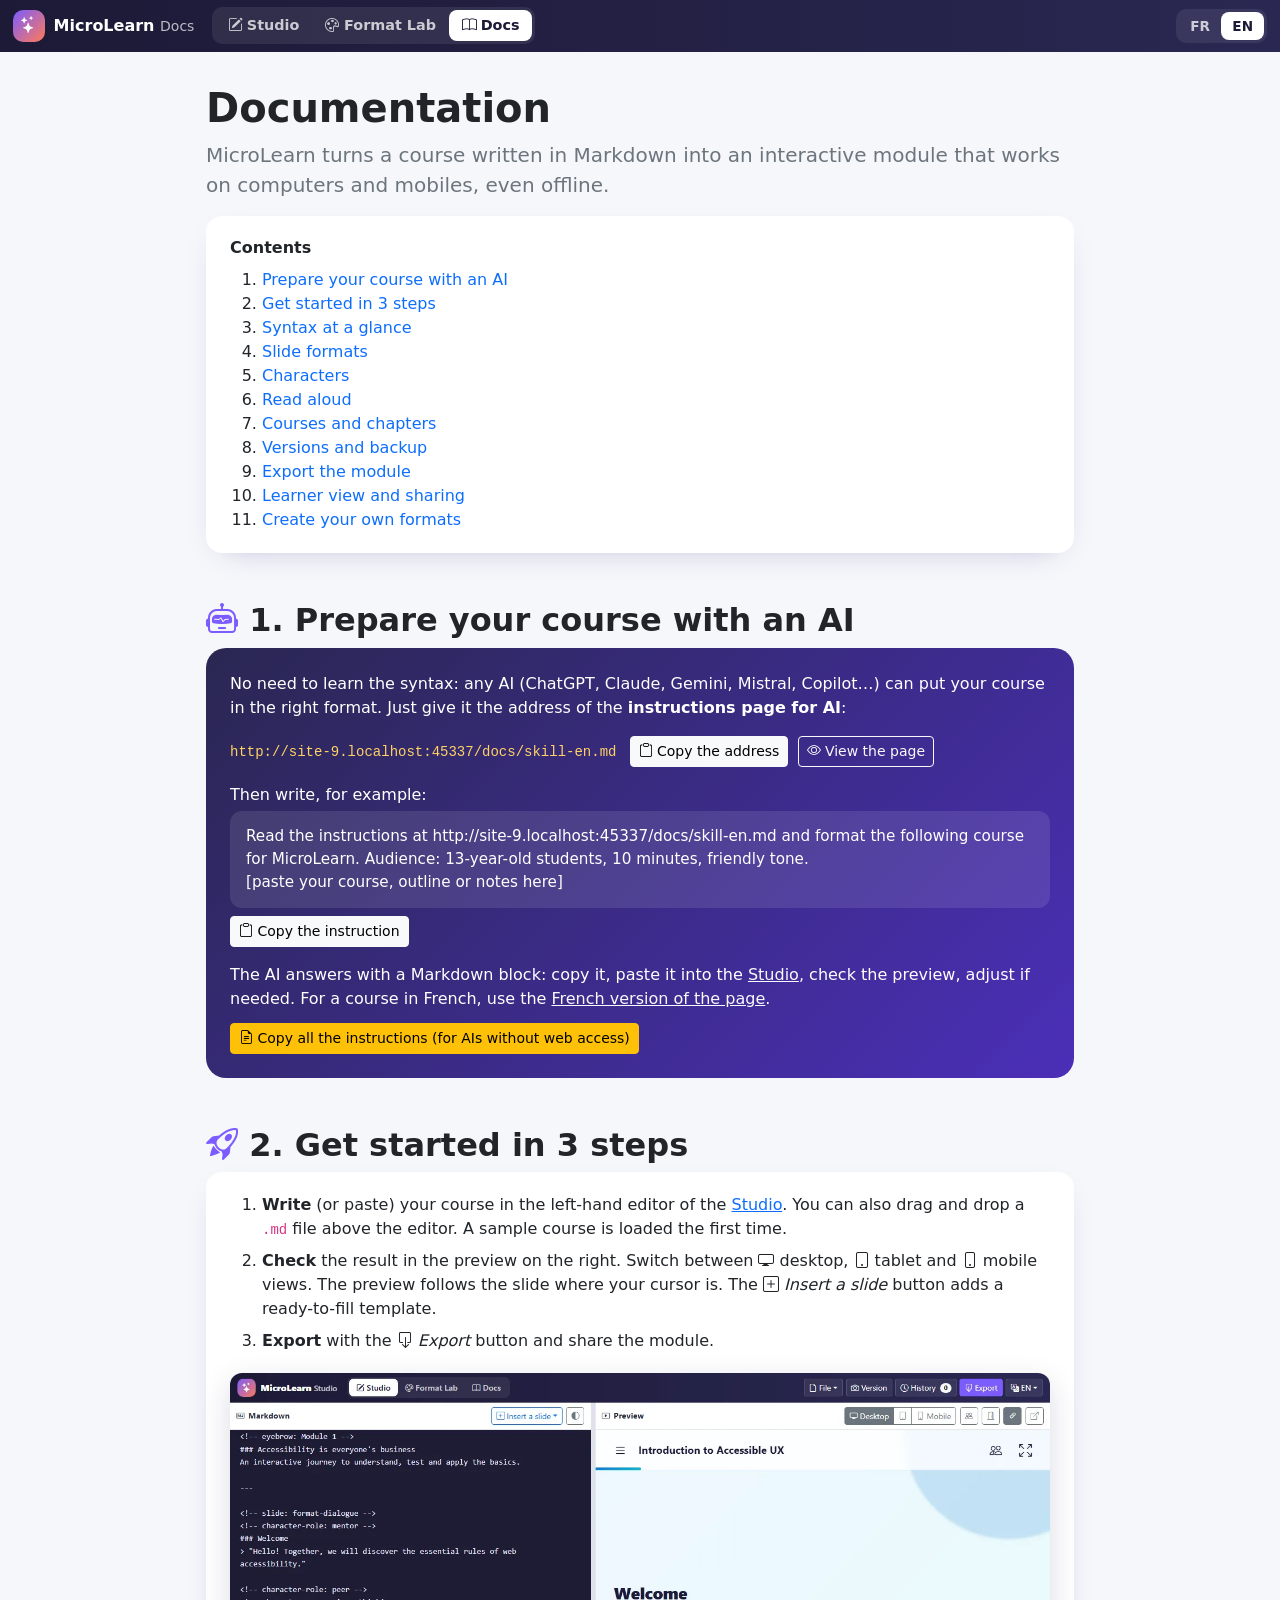
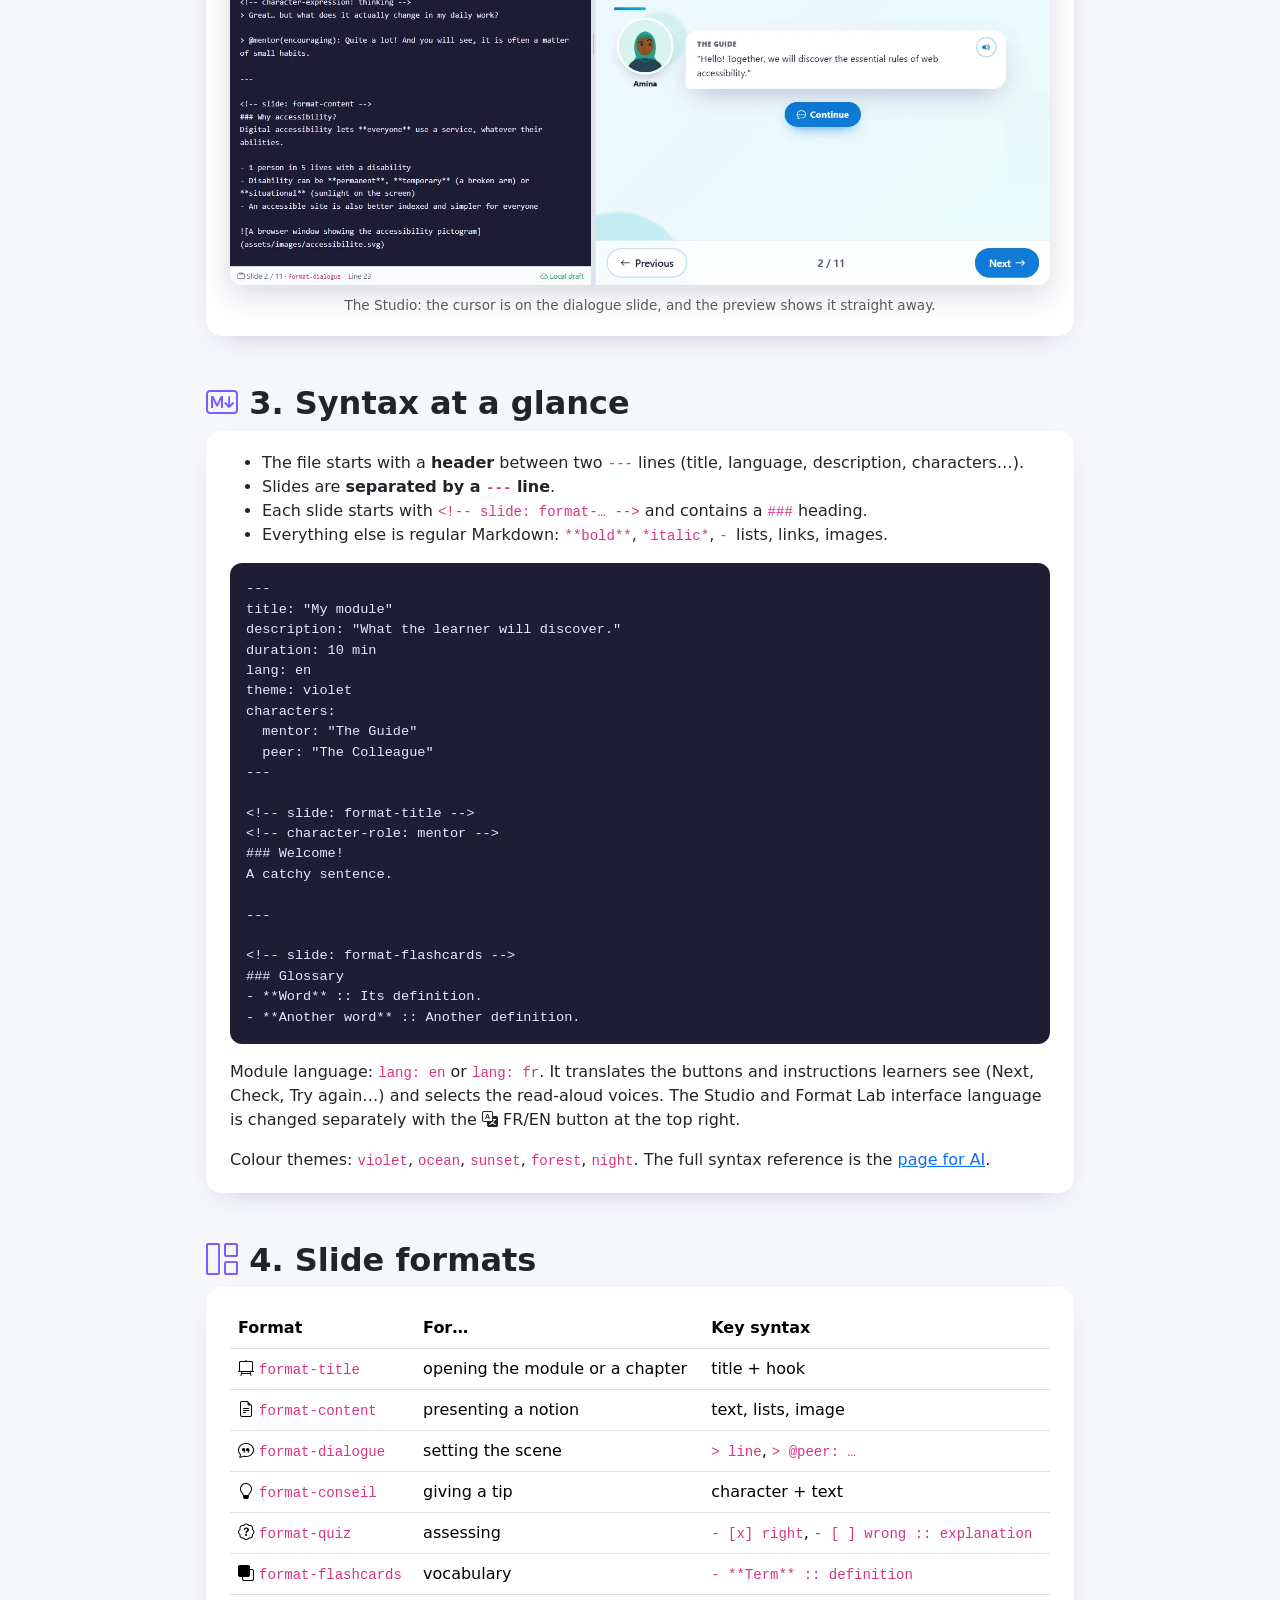
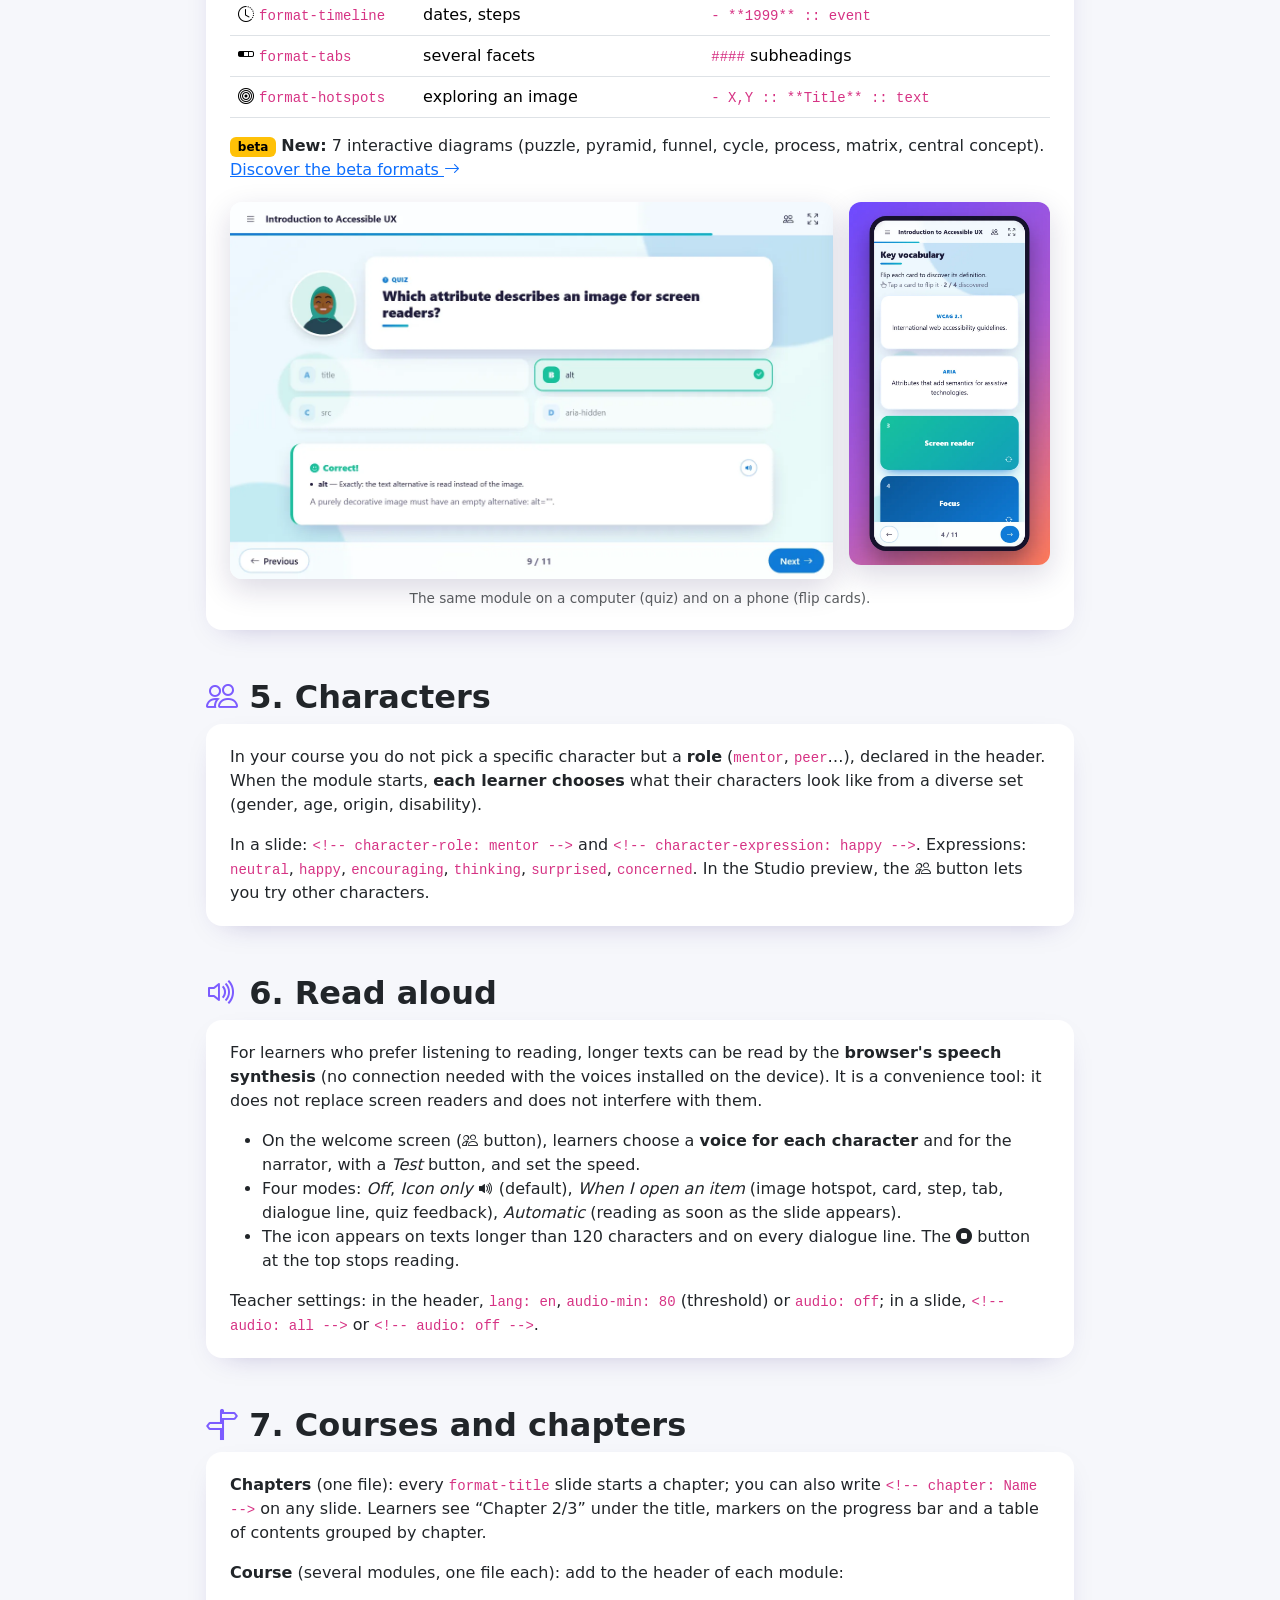
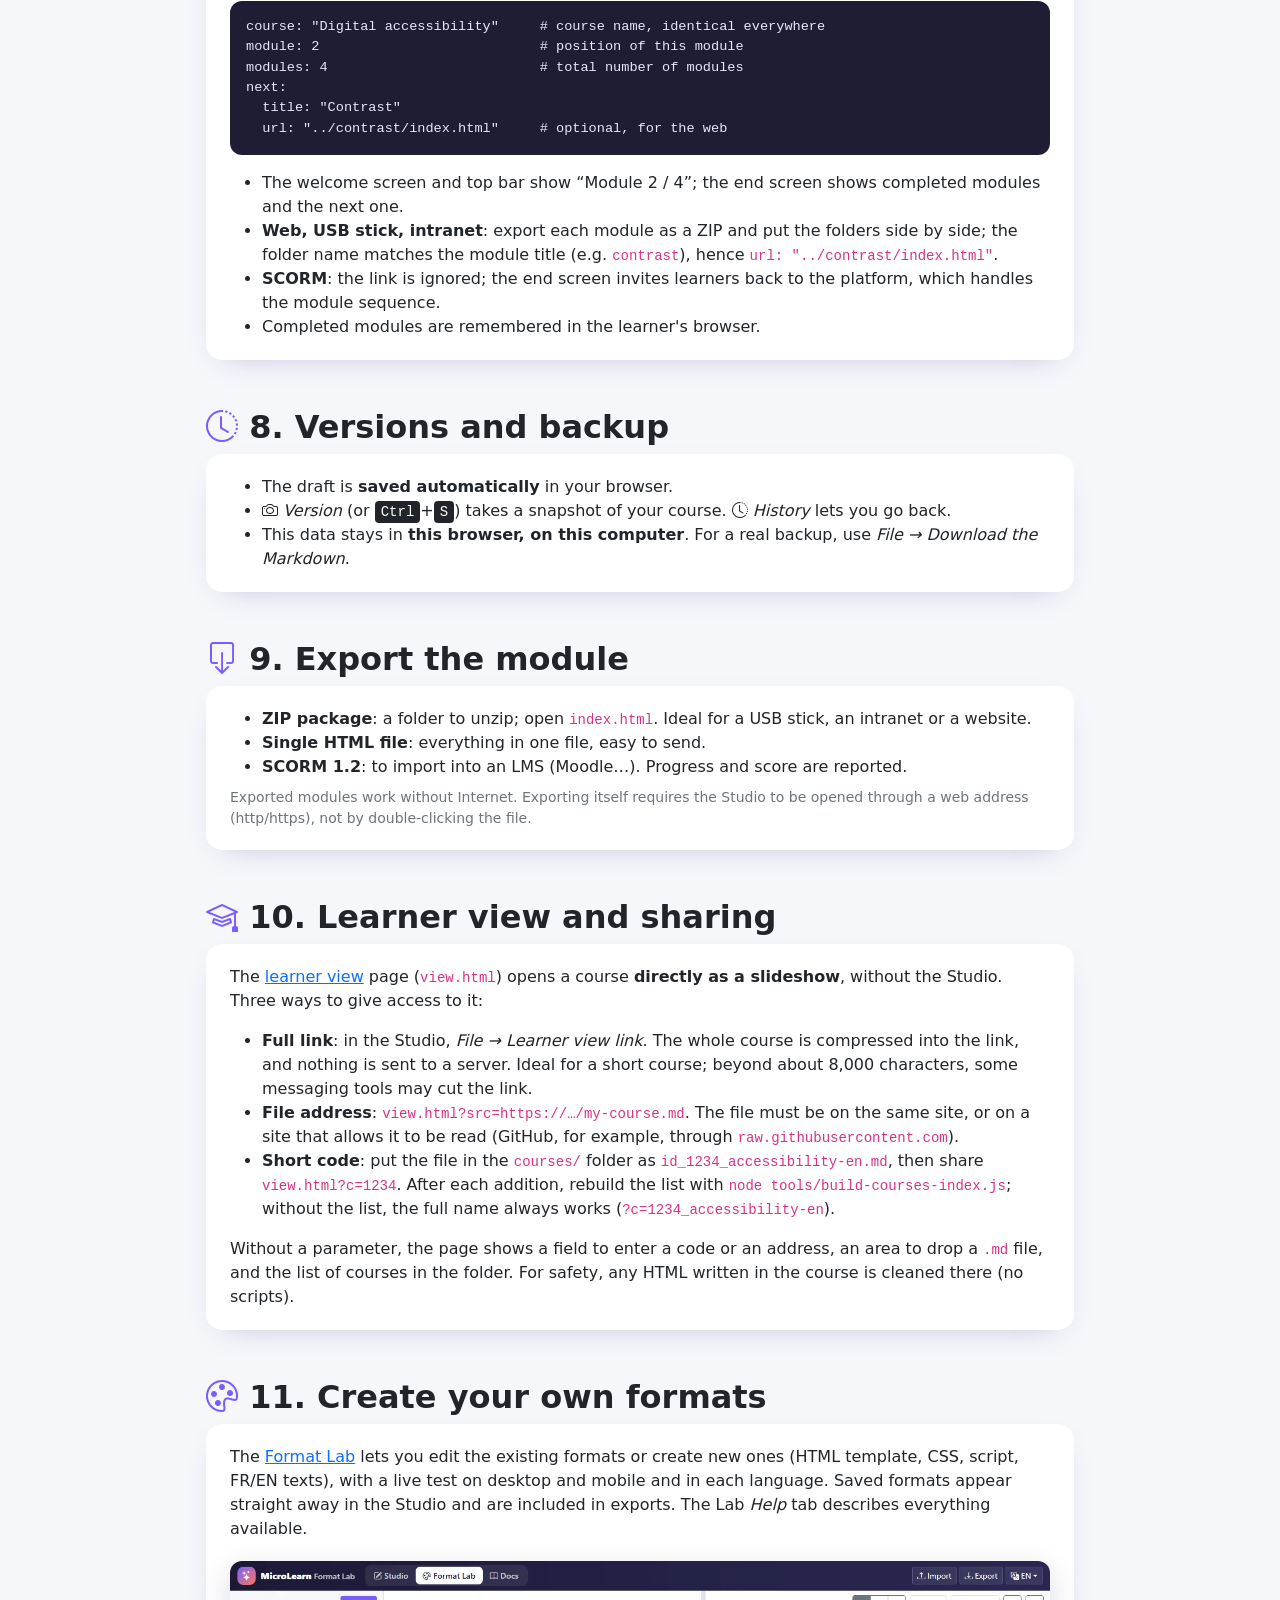
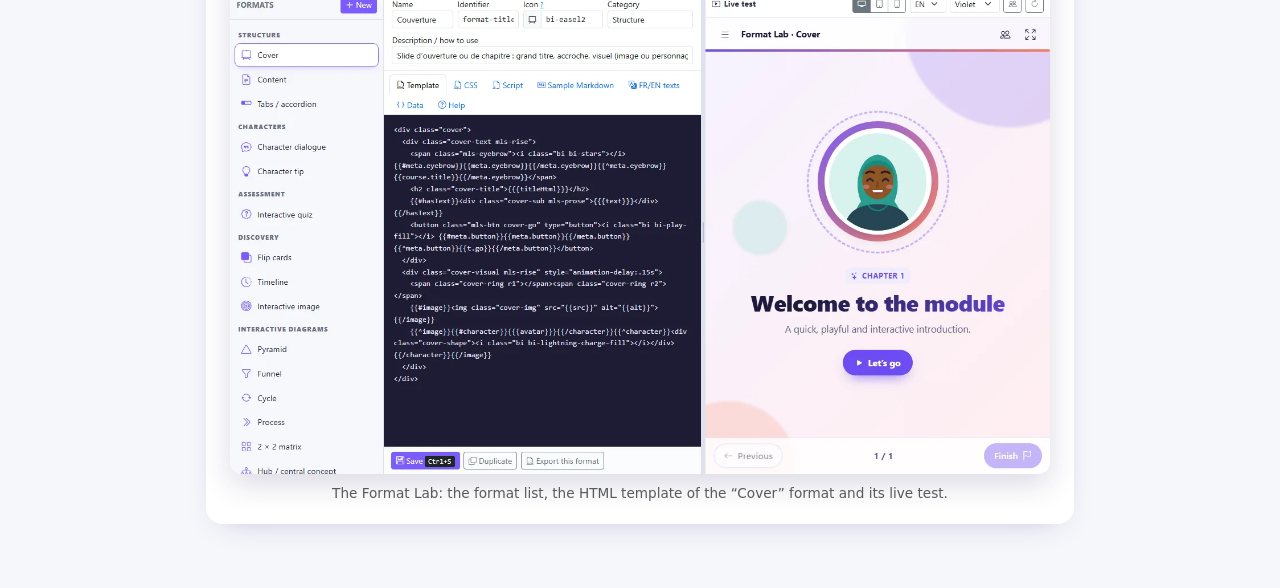
==== commit 1fff36cf: "player" ====
--- a/docs/index.html
+++ b/docs/index.html
@@ -65,6 +65,7 @@
         <li><a href="#parcours">Parcours et chapitres</a></li>
         <li><a href="#versions">Versions et sauvegarde</a></li>
         <li><a href="#export">Exporter le module</a></li>
+        <li><a href="#vue">Vue apprenant et partage</a></li>
         <li><a href="#lab">Créer ses propres formats</a></li>
       </ol>
     </div>
@@ -89,7 +90,7 @@
     <h2 id="demarrer"><i class="bi bi-rocket-takeoff"></i> 2. Démarrer en 3 étapes</h2>
     <div class="docs-card">
       <ol class="mb-0">
-        <li class="mb-2"><strong>Écrivez</strong> (ou collez) votre cours dans l'éditeur de gauche du <a href="../index.html">Studio</a>. Un cours d'exemple est chargé au premier lancement.</li>
+        <li class="mb-2"><strong>Écrivez</strong> (ou collez) votre cours dans l'éditeur de gauche du <a href="../index.html">Studio</a>. Vous pouvez aussi glisser-déposer un fichier <code>.md</code> au-dessus de l'éditeur. Un cours d'exemple est chargé au premier lancement.</li>
         <li class="mb-2"><strong>Vérifiez</strong> le rendu dans l'aperçu à droite. Basculez entre les vues <i class="bi bi-display"></i> bureau, <i class="bi bi-tablet"></i> tablette et <i class="bi bi-phone"></i> mobile. L'aperçu suit la slide où se trouve votre curseur. Le bouton <i class="bi bi-plus-square"></i> <em>Insérer une slide</em> ajoute un modèle prêt à remplir.</li>
         <li><strong>Exportez</strong> avec le bouton <i class="bi bi-box-arrow-down"></i> <em>Exporter</em> et partagez le module.</li>
       </ol>
@@ -206,7 +207,18 @@
       <p class="mt-2 mb-0 small text-secondary">Les modules exportés fonctionnent sans Internet. L'export lui-même nécessite que le Studio soit ouvert via une adresse web (http/https), pas en double-cliquant sur le fichier.</p>
     </div>
 
-    <h2 id="lab"><i class="bi bi-palette"></i> 10. Créer ses propres formats</h2>
+    <h2 id="vue"><i class="bi bi-mortarboard"></i> 10. Vue apprenant et partage</h2>
+    <div class="docs-card">
+      <p>La page <a href="../view.html?lang=fr">vue apprenant</a> (<code>view.html</code>) ouvre un cours <strong>directement en mode diaporama</strong>, sans le Studio. Trois façons d'y donner accès :</p>
+      <ul>
+        <li><strong>Lien complet</strong> : dans le Studio, <em>Fichier → Lien « vue apprenant »</em>. Le cours entier est compressé dans le lien, sans rien envoyer à un serveur. Idéal pour un cours court ; au-delà d'environ 8 000 caractères, certaines messageries risquent de couper le lien.</li>
+        <li><strong>Adresse d'un fichier</strong> : <code>view.html?src=https://…/mon-cours.md</code>. Le fichier doit être sur le même site, ou sur un site qui autorise sa lecture (GitHub, par exemple, via <code>raw.githubusercontent.com</code>).</li>
+        <li><strong>Code court</strong> : déposez le fichier dans le dossier <code>courses/</code> sous le nom <code>id_1234_accessibilite-fr.md</code>, puis partagez <code>view.html?c=1234</code>. Après chaque ajout, regénérez la liste avec <code>node tools/build-courses-index.js</code> ; sans liste, le nom complet fonctionne toujours (<code>?c=1234_accessibilite-fr</code>).</li>
+      </ul>
+      <p class="mb-0">Sans paramètre, la page affiche un champ pour saisir un code ou une adresse, une zone pour déposer un fichier <code>.md</code> et la liste des cours du dossier. Par sécurité, le HTML écrit dans le cours y est nettoyé (pas de script).</p>
+    </div>
+
+    <h2 id="lab"><i class="bi bi-palette"></i> 11. Créer ses propres formats</h2>
     <div class="docs-card">
       <p class="mb-0">Le <a href="../lab.html">Format Lab</a> permet de modifier les formats existants ou d'en créer de nouveaux (gabarit HTML, CSS, script, textes FR/EN), avec un test en direct sur bureau et mobile et dans chaque langue. Les formats enregistrés apparaissent aussitôt dans le Studio et sont inclus dans les exports. L'onglet <em>Aide</em> du Lab détaille tout ce qui est disponible.</p>
       <figure class="docs-shot"><img src="images/lab-fr.webp" alt="Le Format Lab : liste des formats, code du gabarit et test en direct" loading="lazy" width="1440" height="900"><figcaption>Le Format Lab : la liste des formats, le gabarit HTML du format « Couverture » et son test en direct.</figcaption></figure>
@@ -230,6 +242,7 @@
         <li><a href="#course-en">Courses and chapters</a></li>
         <li><a href="#versions-en">Versions and backup</a></li>
         <li><a href="#export-en">Export the module</a></li>
+        <li><a href="#view-en">Learner view and sharing</a></li>
         <li><a href="#lab-en">Create your own formats</a></li>
       </ol>
     </div>
@@ -254,7 +267,7 @@
     <h2 id="start-en"><i class="bi bi-rocket-takeoff"></i> 2. Get started in 3 steps</h2>
     <div class="docs-card">
       <ol class="mb-0">
-        <li class="mb-2"><strong>Write</strong> (or paste) your course in the left-hand editor of the <a href="../index.html">Studio</a>. A sample course is loaded the first time.</li>
+        <li class="mb-2"><strong>Write</strong> (or paste) your course in the left-hand editor of the <a href="../index.html">Studio</a>. You can also drag and drop a <code>.md</code> file above the editor. A sample course is loaded the first time.</li>
         <li class="mb-2"><strong>Check</strong> the result in the preview on the right. Switch between <i class="bi bi-display"></i> desktop, <i class="bi bi-tablet"></i> tablet and <i class="bi bi-phone"></i> mobile views. The preview follows the slide where your cursor is. The <i class="bi bi-plus-square"></i> <em>Insert a slide</em> button adds a ready-to-fill template.</li>
         <li><strong>Export</strong> with the <i class="bi bi-box-arrow-down"></i> <em>Export</em> button and share the module.</li>
       </ol>
@@ -371,7 +384,18 @@
       <p class="mt-2 mb-0 small text-secondary">Exported modules work without Internet. Exporting itself requires the Studio to be opened through a web address (http/https), not by double-clicking the file.</p>
     </div>
 
-    <h2 id="lab-en"><i class="bi bi-palette"></i> 10. Create your own formats</h2>
+    <h2 id="view-en"><i class="bi bi-mortarboard"></i> 10. Learner view and sharing</h2>
+    <div class="docs-card">
+      <p>The <a href="../view.html?lang=en">learner view</a> page (<code>view.html</code>) opens a course <strong>directly as a slideshow</strong>, without the Studio. Three ways to give access to it:</p>
+      <ul>
+        <li><strong>Full link</strong>: in the Studio, <em>File → Learner view link</em>. The whole course is compressed into the link, and nothing is sent to a server. Ideal for a short course; beyond about 8,000 characters, some messaging tools may cut the link.</li>
+        <li><strong>File address</strong>: <code>view.html?src=https://…/my-course.md</code>. The file must be on the same site, or on a site that allows it to be read (GitHub, for example, through <code>raw.githubusercontent.com</code>).</li>
+        <li><strong>Short code</strong>: put the file in the <code>courses/</code> folder as <code>id_1234_accessibility-en.md</code>, then share <code>view.html?c=1234</code>. After each addition, rebuild the list with <code>node tools/build-courses-index.js</code>; without the list, the full name always works (<code>?c=1234_accessibility-en</code>).</li>
+      </ul>
+      <p class="mb-0">Without a parameter, the page shows a field to enter a code or an address, an area to drop a <code>.md</code> file, and the list of courses in the folder. For safety, any HTML written in the course is cleaned there (no scripts).</p>
+    </div>
+
+    <h2 id="lab-en"><i class="bi bi-palette"></i> 11. Create your own formats</h2>
     <div class="docs-card">
       <p class="mb-0">The <a href="../lab.html">Format Lab</a> lets you edit the existing formats or create new ones (HTML template, CSS, script, FR/EN texts), with a live test on desktop and mobile and in each language. Saved formats appear straight away in the Studio and are included in exports. The Lab <em>Help</em> tab describes everything available.</p>
       <figure class="docs-shot"><img src="images/lab-en.webp" alt="The Format Lab: format list, template code and live test" loading="lazy" width="1440" height="900"><figcaption>The Format Lab: the format list, the HTML template of the “Cover” format and its live test.</figcaption></figure>
--- a/css/studio.css
+++ b/css/studio.css
@@ -44,6 +44,16 @@
 
 /* Éditeur */
 .st-editor-wrap { position: relative; flex: 1; min-height: 0; display: flex; }
+/* Zone de dépôt d'un fichier .md */
+.st-drop { display: flex; align-items: center; justify-content: center; gap: .45rem; margin: .45rem .7rem; padding: .4rem .7rem;
+  border: 1.5px dashed #c6c9da; border-radius: 10px; background: #f8f8fd; color: var(--st-muted); font-size: .82rem; line-height: 1.3; }
+.st-drop i { font-size: 1.05rem; color: var(--st-accent); }
+.st-drop u { color: var(--st-accent); text-underline-offset: 2px; }
+.st-drop:hover, .st-drop:focus-visible, .st-drop.is-over { border-color: var(--st-accent); background: #f1edff; color: #3b2f86; }
+.st-drop-overlay { position: absolute; inset: 0; z-index: 3; display: flex; flex-direction: column; align-items: center; justify-content: center; gap: .5rem;
+  background: rgba(124, 92, 255, .9); color: #fff; font-weight: 700; font-size: 1.05rem; border: 3px dashed #fff; border-radius: 6px; pointer-events: none; }
+.st-drop-overlay i { font-size: 2.6rem; }
+.st-drop-overlay[hidden] { display: none; }
 .st-code {
   flex: 1; width: 100%; border: 0; resize: none; outline: none; padding: 1rem 1.1rem;
   font: 14px/1.6 ui-monospace, SFMono-Regular, Menlo, Consolas, "Liberation Mono", monospace;
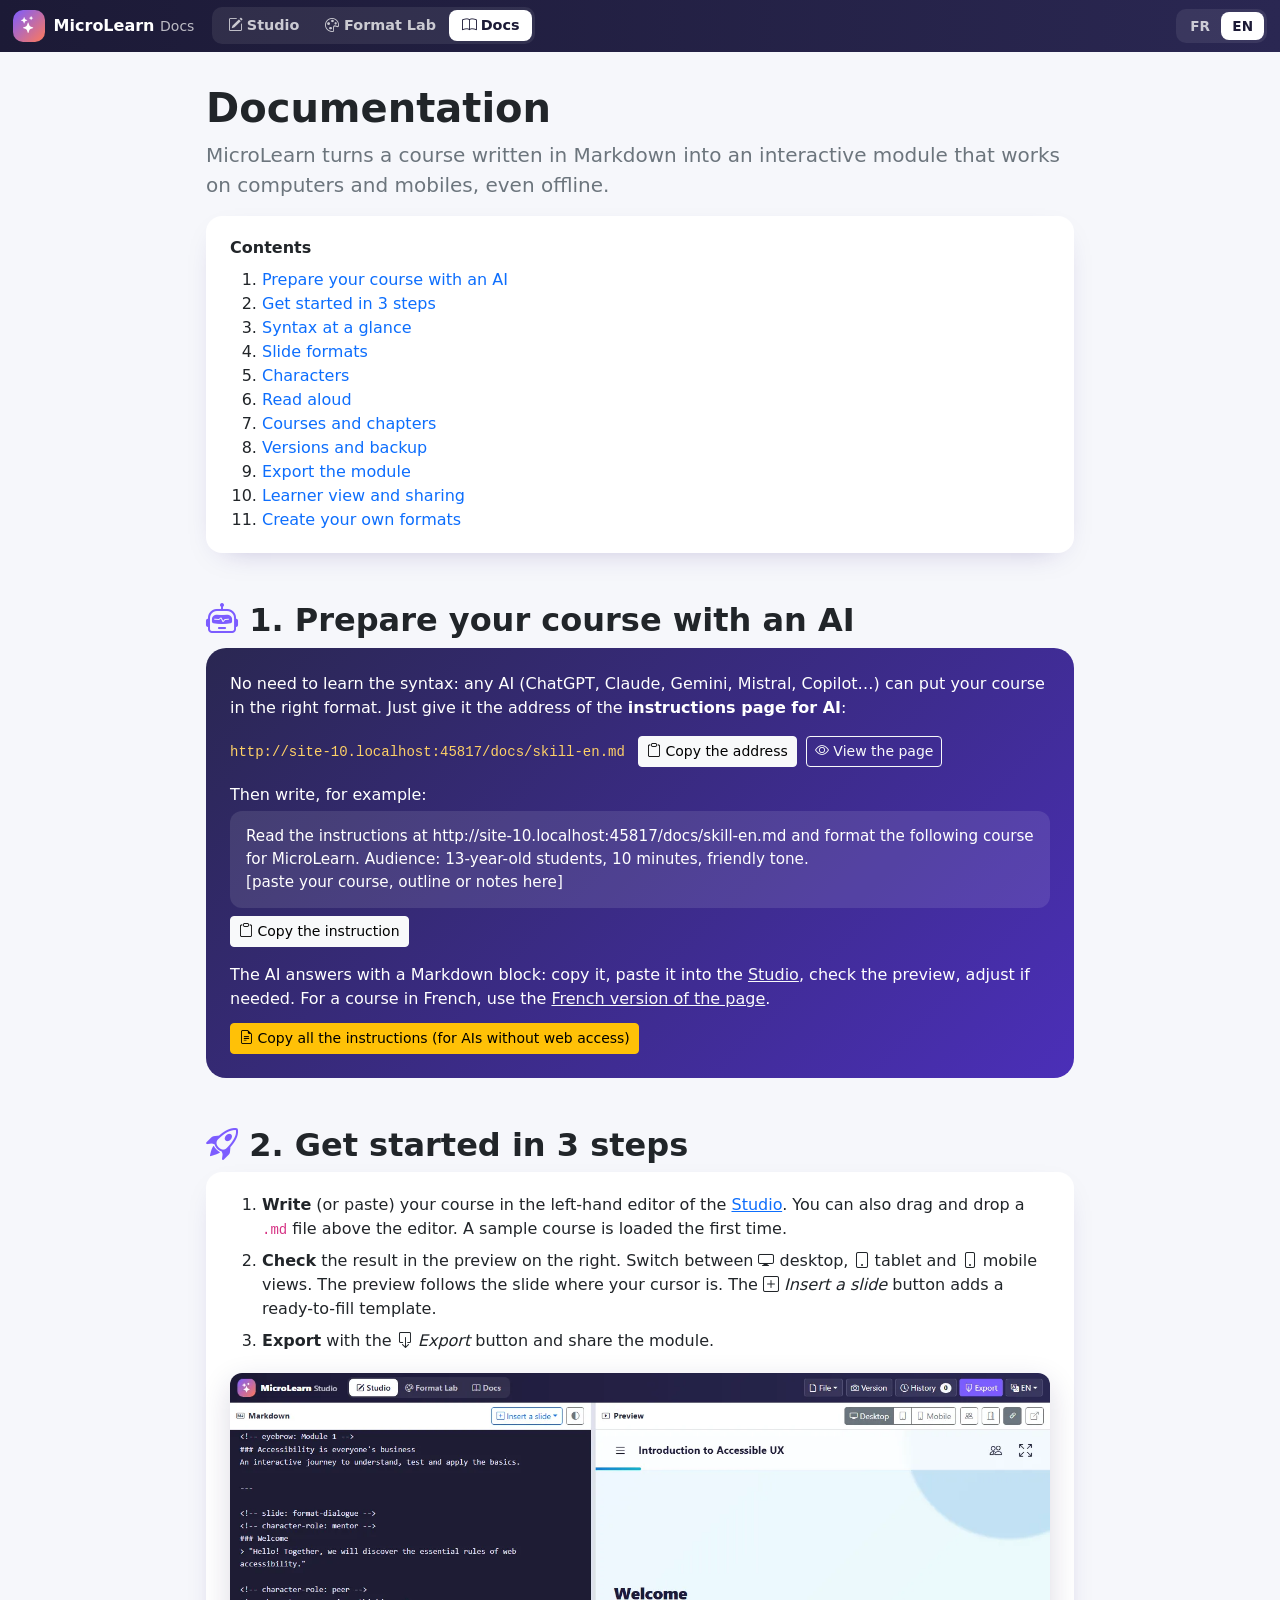
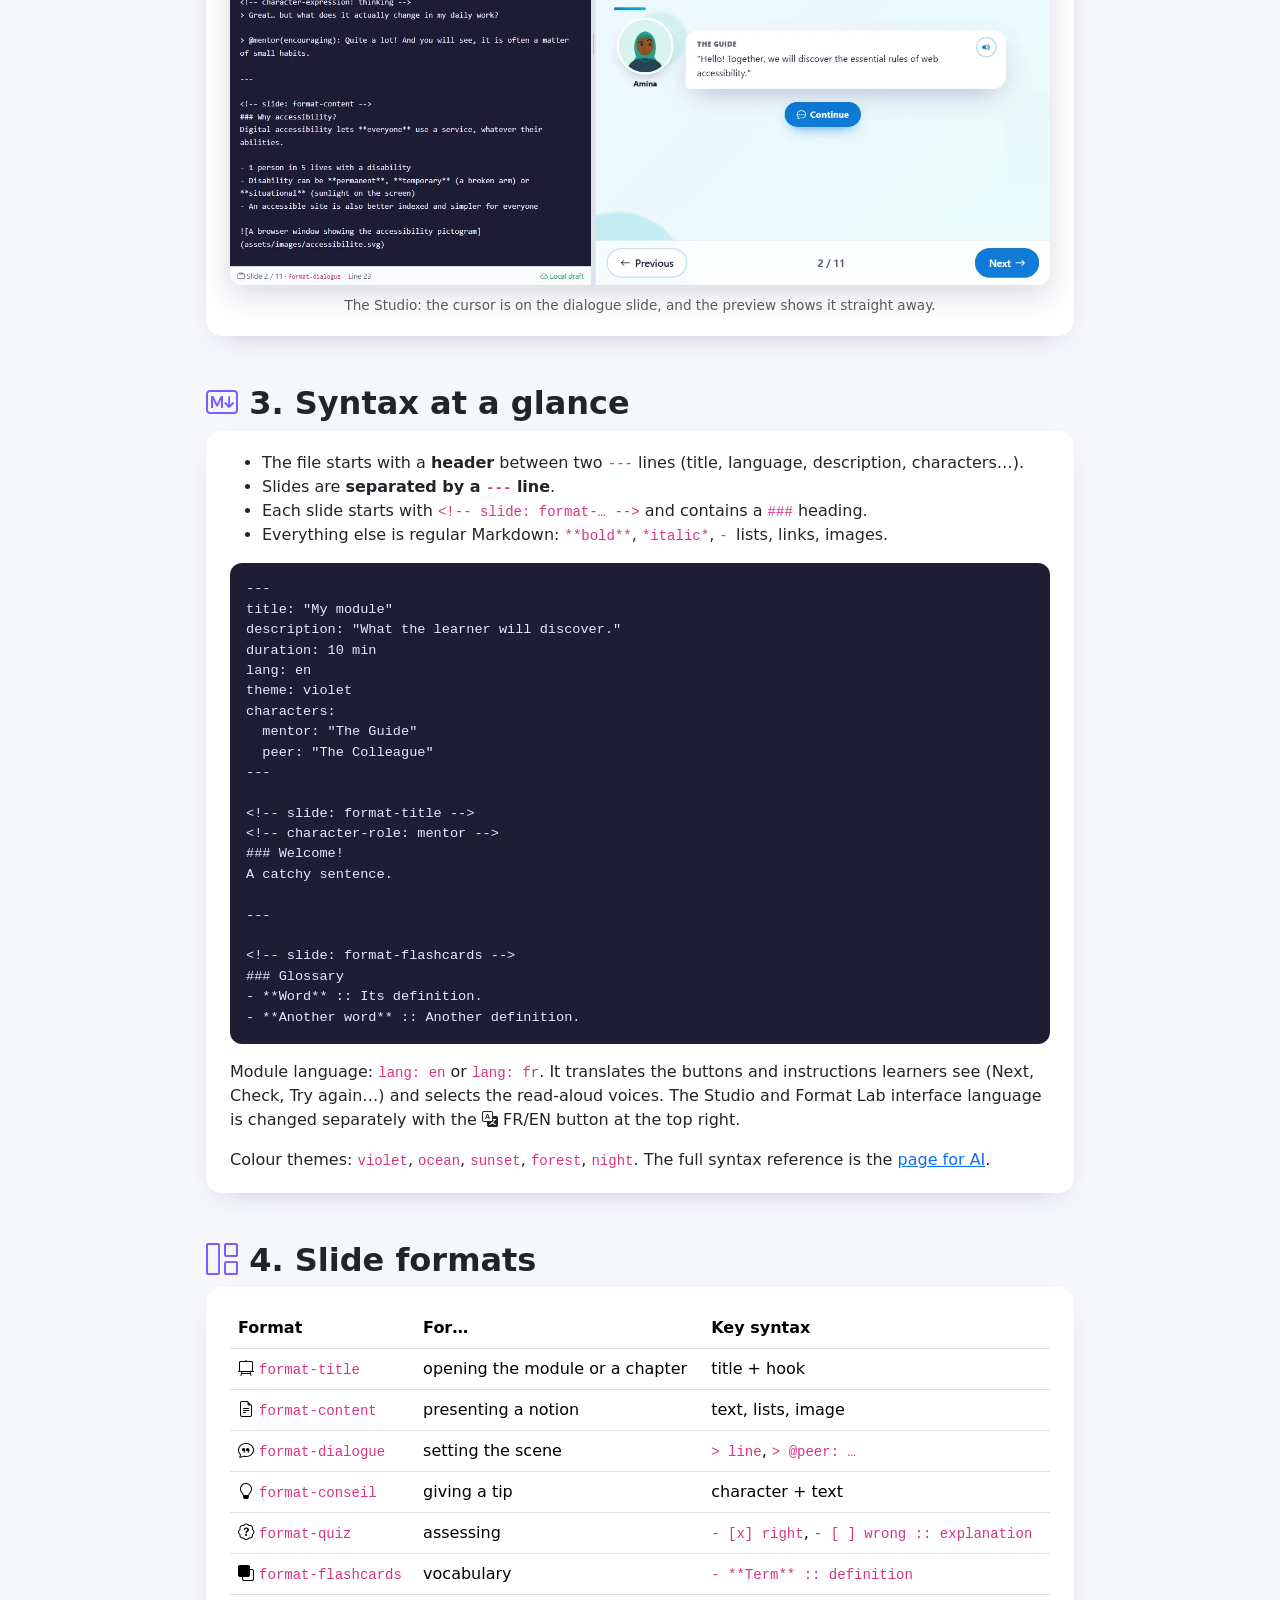
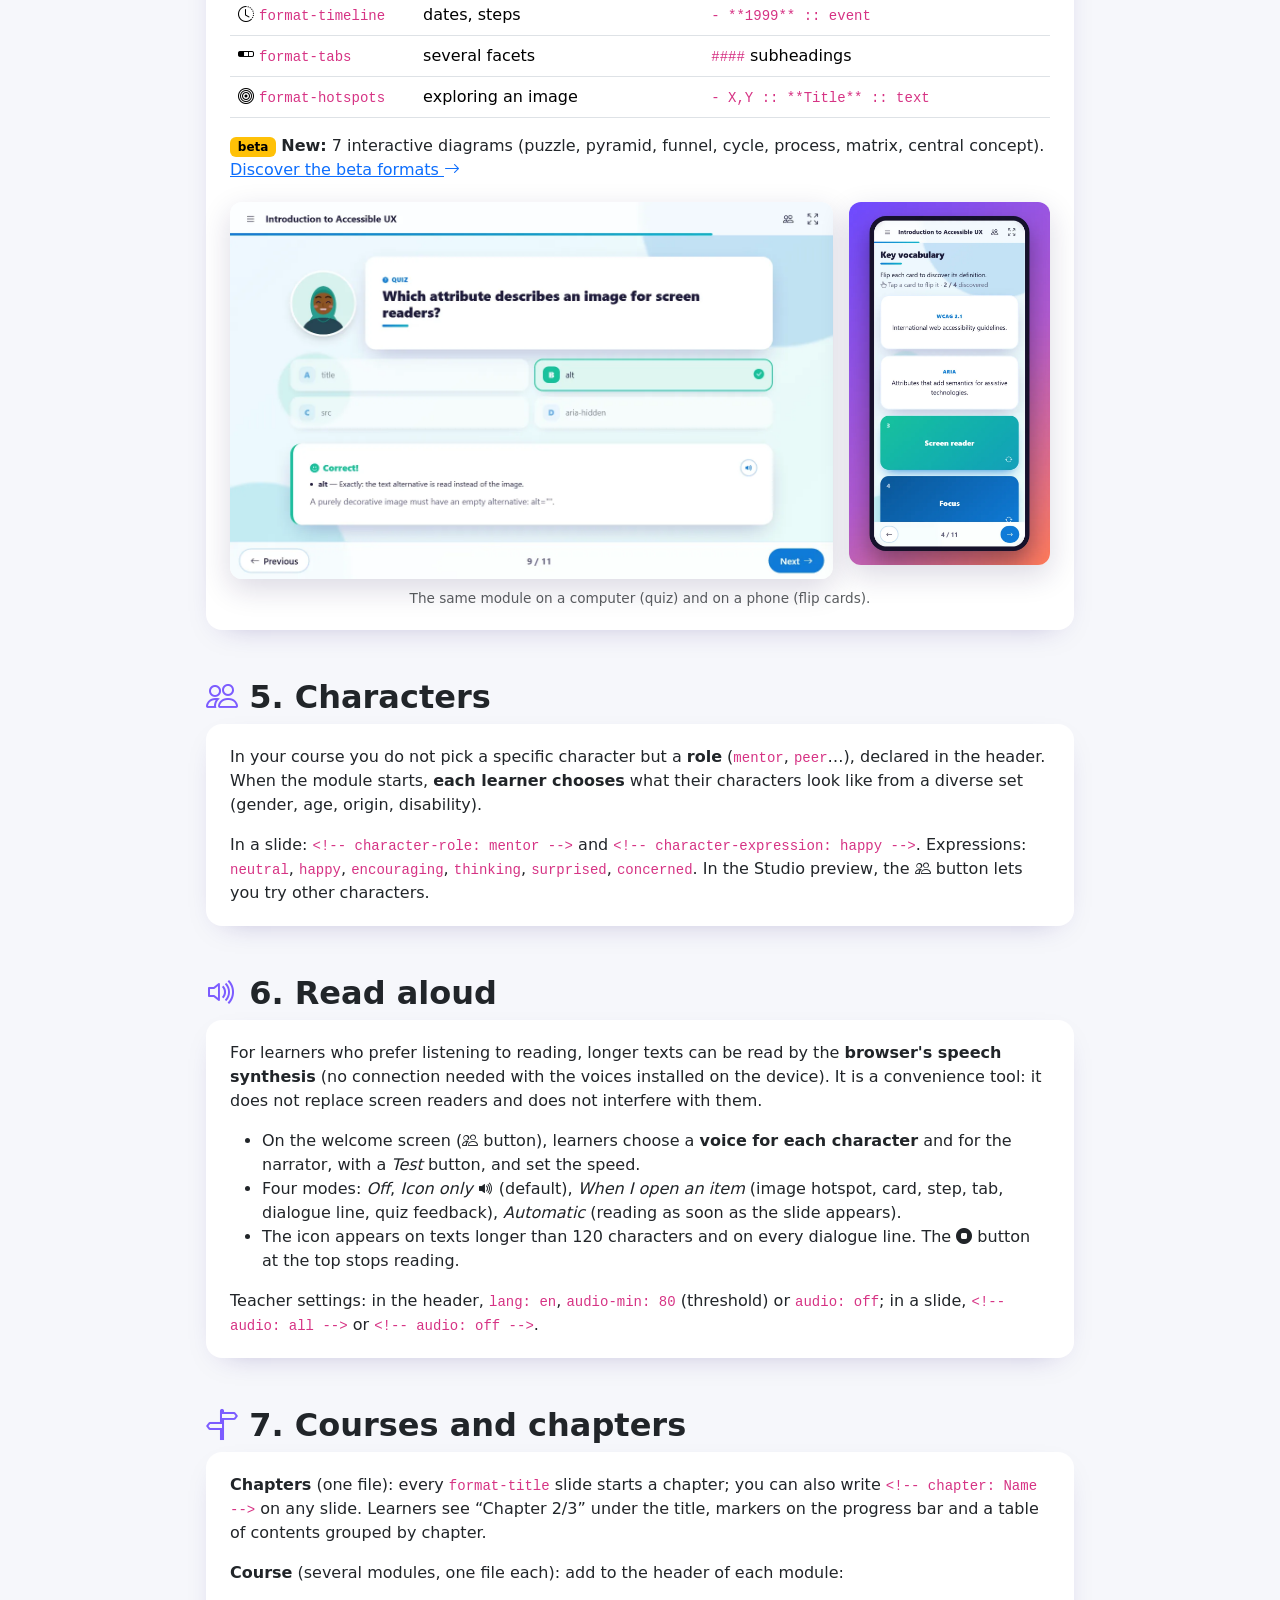
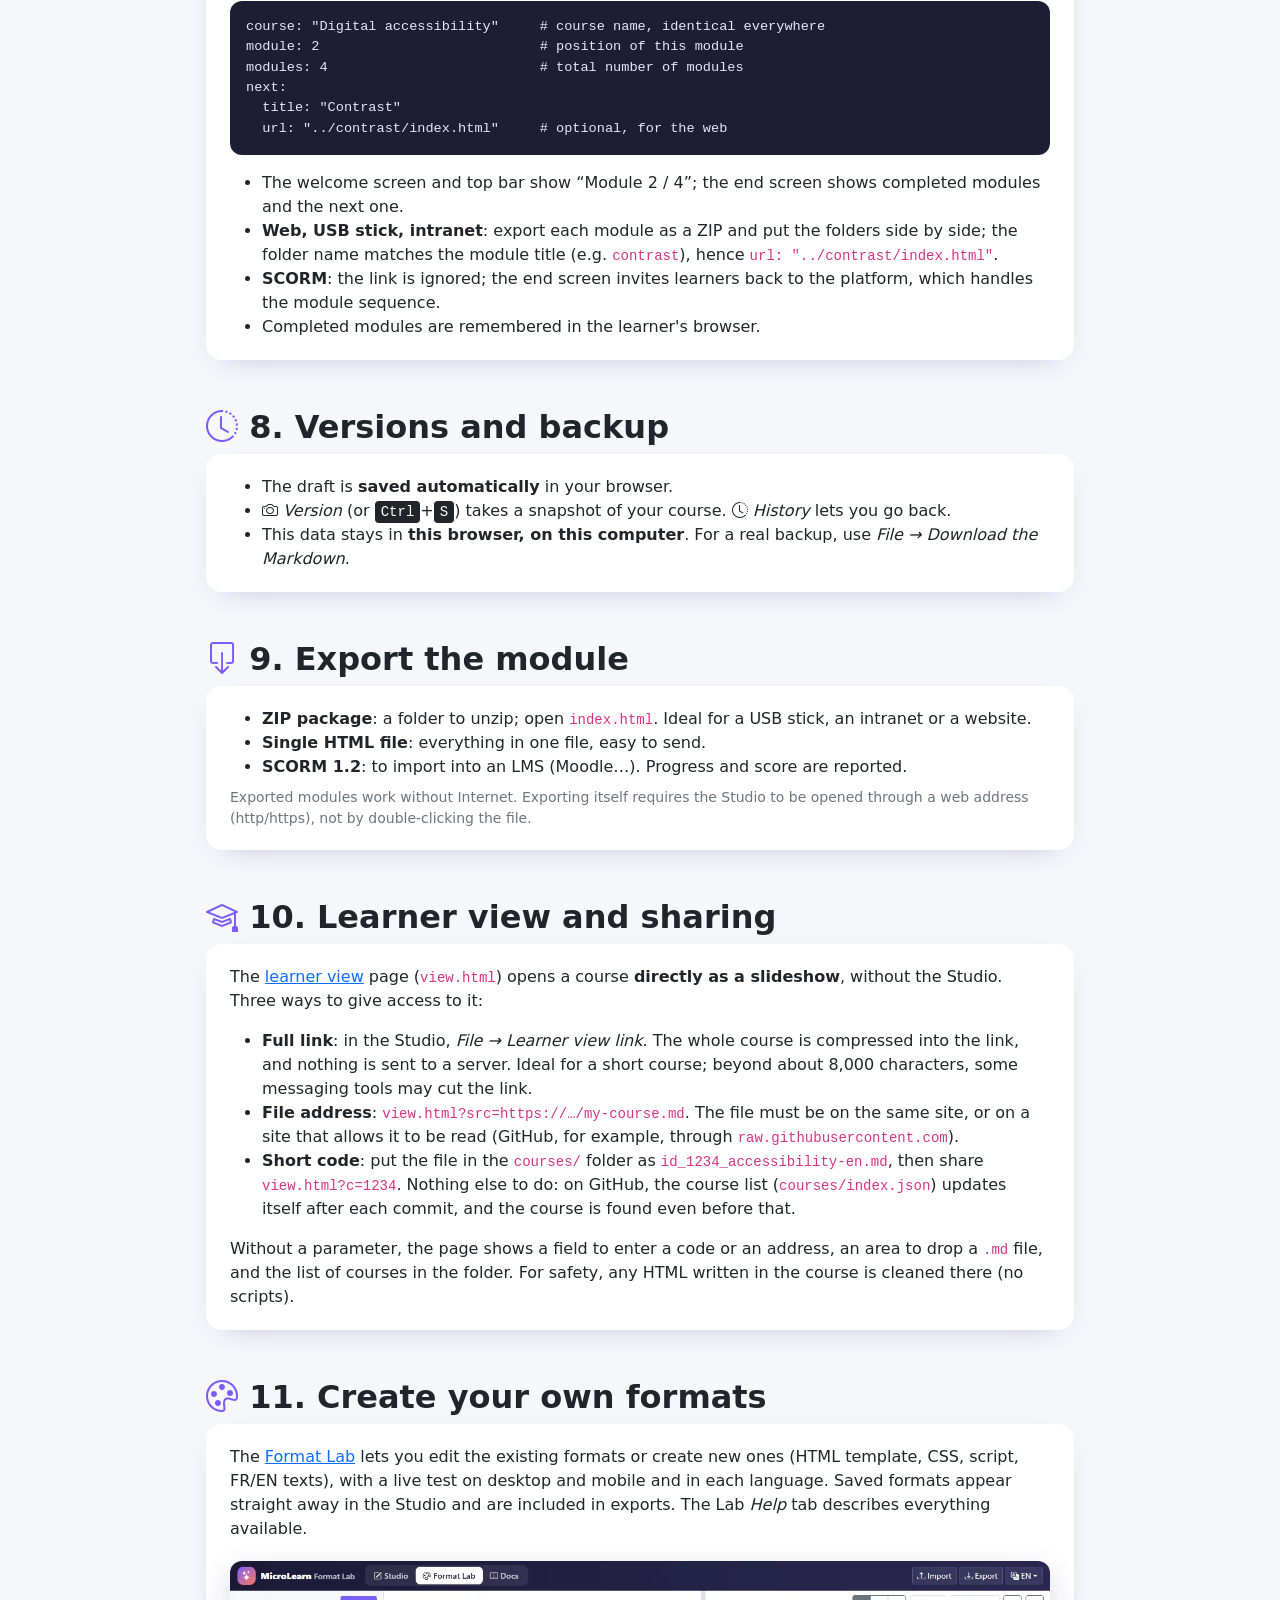
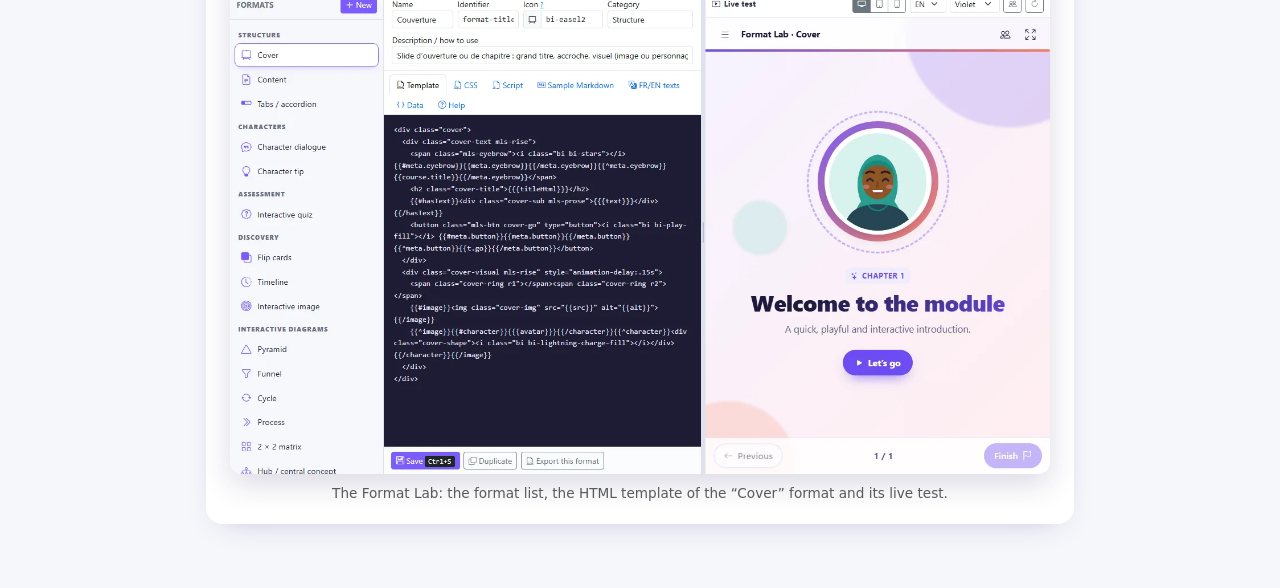
==== commit ad03b880: "cours" ====
--- a/docs/index.html
+++ b/docs/index.html
@@ -213,7 +213,7 @@
       <ul>
         <li><strong>Lien complet</strong> : dans le Studio, <em>Fichier → Lien « vue apprenant »</em>. Le cours entier est compressé dans le lien, sans rien envoyer à un serveur. Idéal pour un cours court ; au-delà d'environ 8 000 caractères, certaines messageries risquent de couper le lien.</li>
         <li><strong>Adresse d'un fichier</strong> : <code>view.html?src=https://…/mon-cours.md</code>. Le fichier doit être sur le même site, ou sur un site qui autorise sa lecture (GitHub, par exemple, via <code>raw.githubusercontent.com</code>).</li>
-        <li><strong>Code court</strong> : déposez le fichier dans le dossier <code>courses/</code> sous le nom <code>id_1234_accessibilite-fr.md</code>, puis partagez <code>view.html?c=1234</code>. Après chaque ajout, regénérez la liste avec <code>node tools/build-courses-index.js</code> ; sans liste, le nom complet fonctionne toujours (<code>?c=1234_accessibilite-fr</code>).</li>
+        <li><strong>Code court</strong> : déposez le fichier dans le dossier <code>courses/</code> sous le nom <code>id_1234_accessibilite-fr.md</code>, puis partagez <code>view.html?c=1234</code>. Rien d'autre à faire : sur GitHub, la liste des cours (<code>courses/index.json</code>) se met à jour toute seule après chaque commit, et le cours est trouvé même avant.</li>
       </ul>
       <p class="mb-0">Sans paramètre, la page affiche un champ pour saisir un code ou une adresse, une zone pour déposer un fichier <code>.md</code> et la liste des cours du dossier. Par sécurité, le HTML écrit dans le cours y est nettoyé (pas de script).</p>
     </div>
@@ -390,7 +390,7 @@
       <ul>
         <li><strong>Full link</strong>: in the Studio, <em>File → Learner view link</em>. The whole course is compressed into the link, and nothing is sent to a server. Ideal for a short course; beyond about 8,000 characters, some messaging tools may cut the link.</li>
         <li><strong>File address</strong>: <code>view.html?src=https://…/my-course.md</code>. The file must be on the same site, or on a site that allows it to be read (GitHub, for example, through <code>raw.githubusercontent.com</code>).</li>
-        <li><strong>Short code</strong>: put the file in the <code>courses/</code> folder as <code>id_1234_accessibility-en.md</code>, then share <code>view.html?c=1234</code>. After each addition, rebuild the list with <code>node tools/build-courses-index.js</code>; without the list, the full name always works (<code>?c=1234_accessibility-en</code>).</li>
+        <li><strong>Short code</strong>: put the file in the <code>courses/</code> folder as <code>id_1234_accessibility-en.md</code>, then share <code>view.html?c=1234</code>. Nothing else to do: on GitHub, the course list (<code>courses/index.json</code>) updates itself after each commit, and the course is found even before that.</li>
       </ul>
       <p class="mb-0">Without a parameter, the page shows a field to enter a code or an address, an area to drop a <code>.md</code> file, and the list of courses in the folder. For safety, any HTML written in the course is cleaned there (no scripts).</p>
     </div>
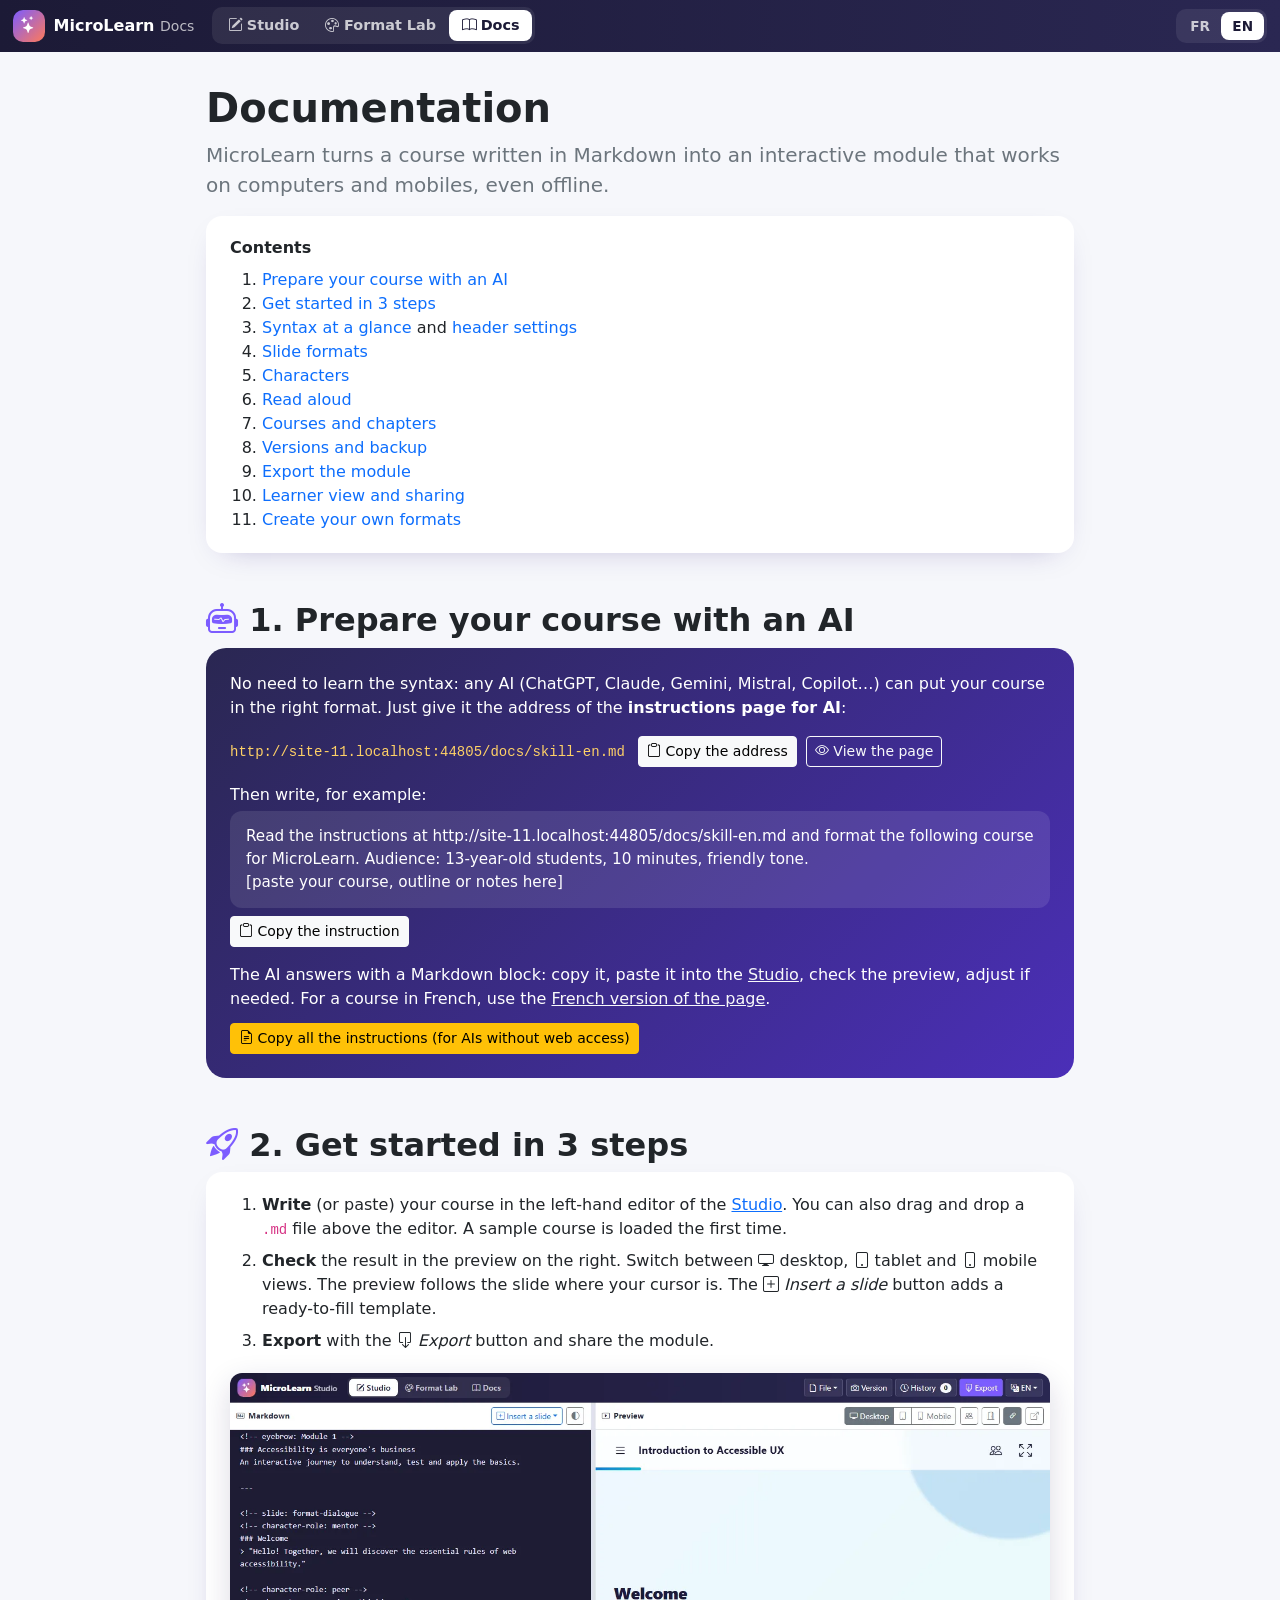
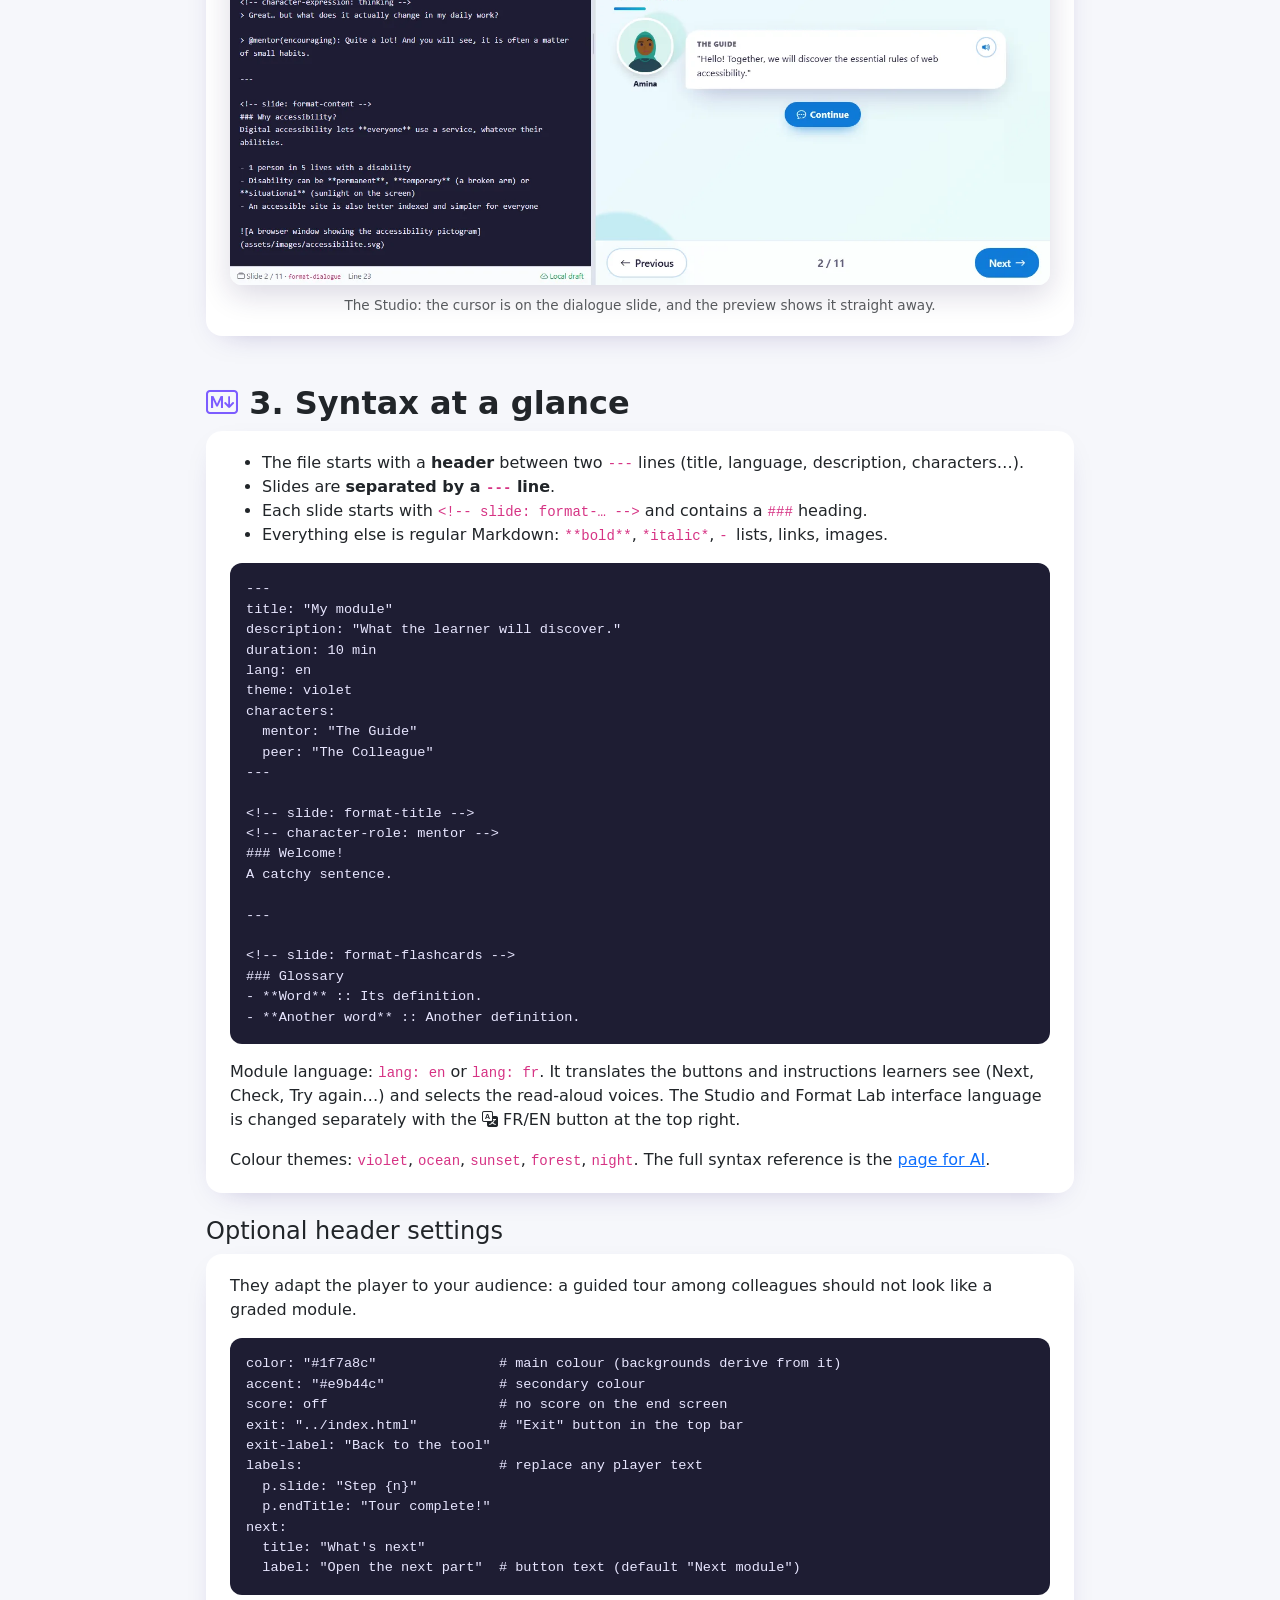
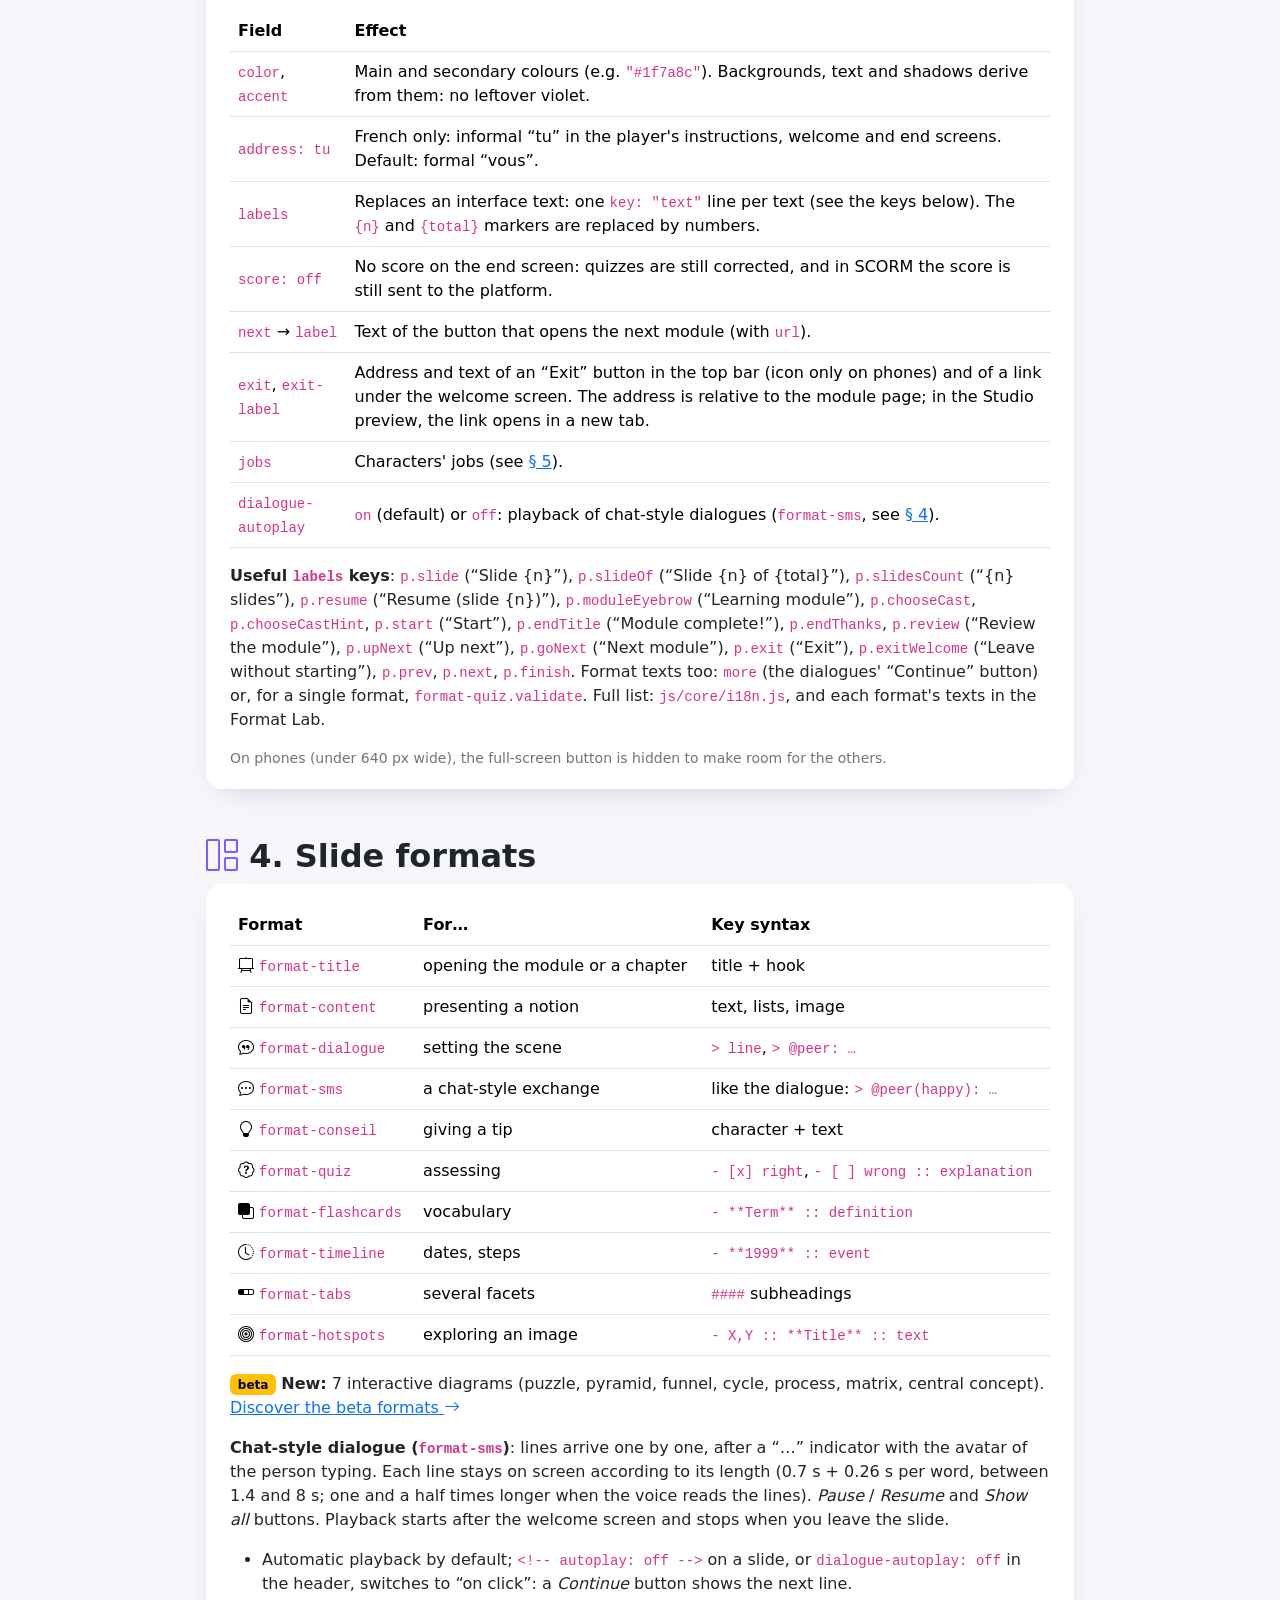
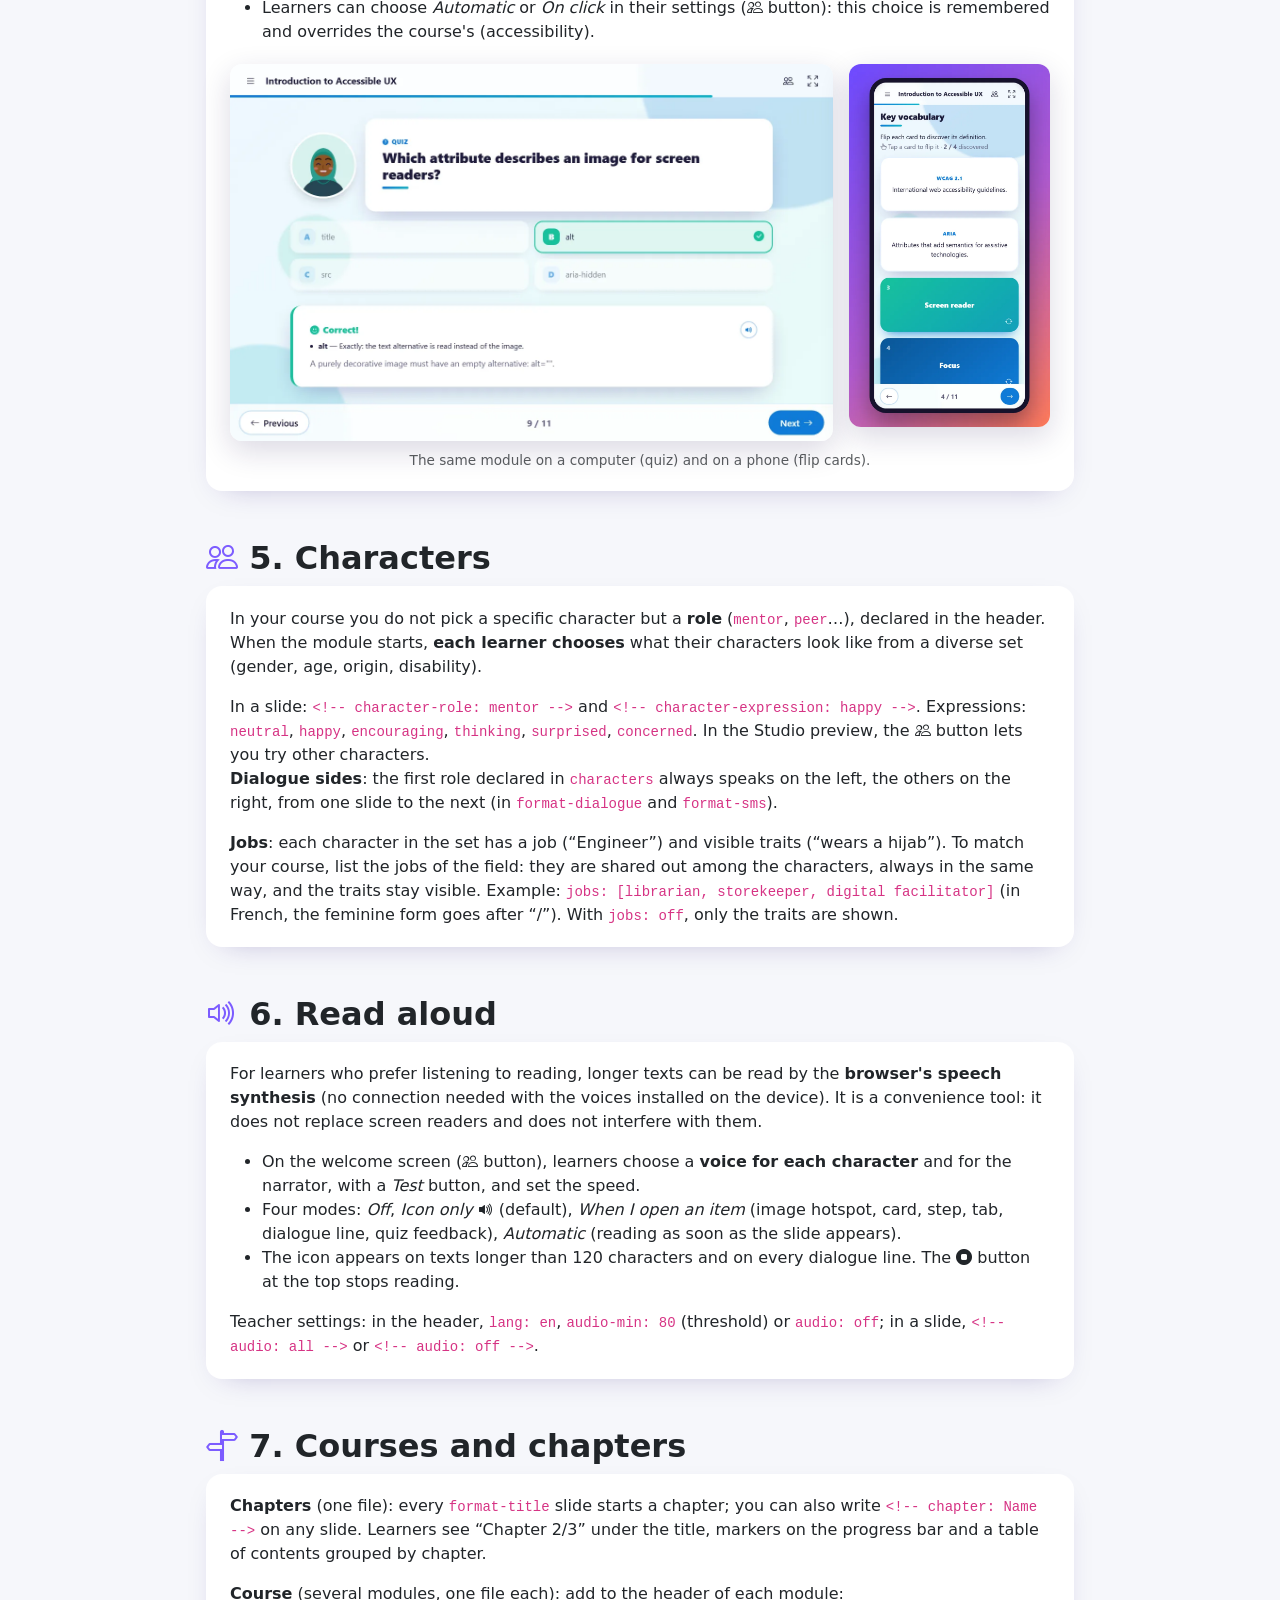
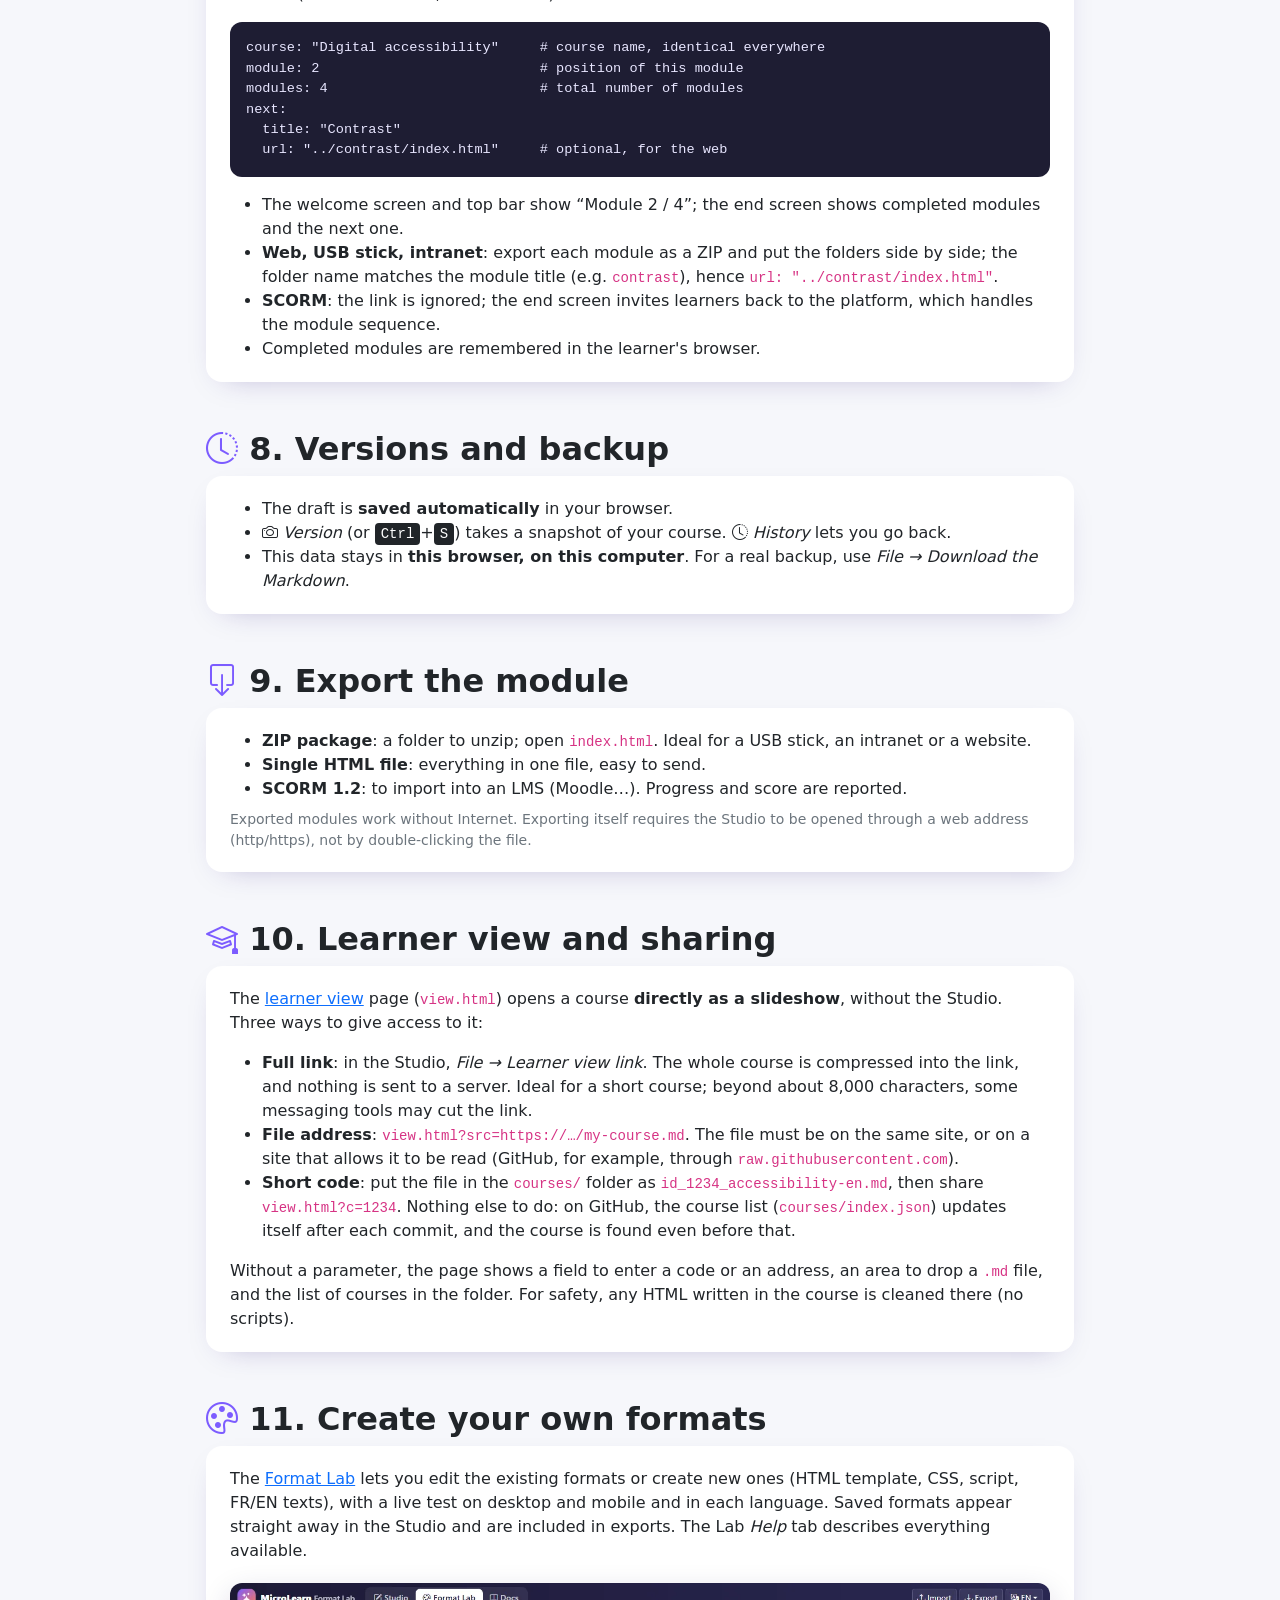
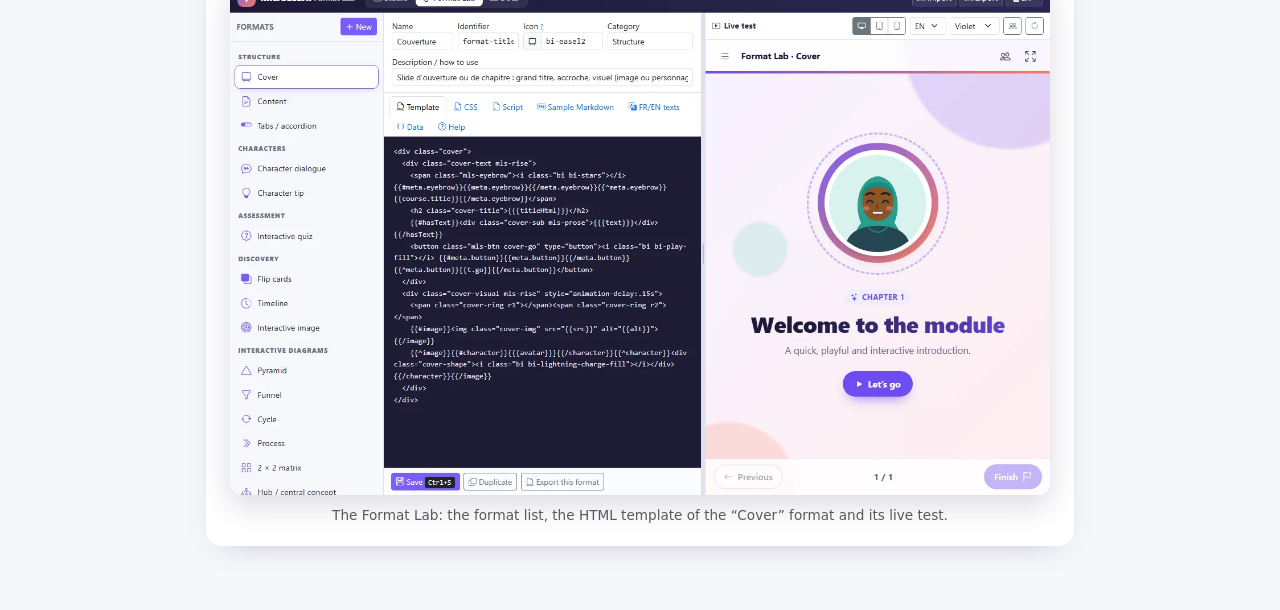
==== commit 43c06b2b: "Réglages d'en-tête du lecteur et dialogues façon messagerie Lot 1 : jobs (métiers des personnages, s" ====
--- a/docs/index.html
+++ b/docs/index.html
@@ -58,7 +58,7 @@
       <ol class="mb-0 mt-2">
         <li><a href="#ia">Préparer son cours avec une IA</a></li>
         <li><a href="#demarrer">Démarrer en 3 étapes</a></li>
-        <li><a href="#syntaxe">La syntaxe en bref</a></li>
+        <li><a href="#syntaxe">La syntaxe en bref</a> et les <a href="#reglages">réglages de l'en-tête</a></li>
         <li><a href="#formats">Les formats de slides</a></li>
         <li><a href="#personnages">Les personnages</a></li>
         <li><a href="#audio">Lecture à voix haute</a></li>
@@ -131,6 +131,40 @@
       <p class="mb-0">Thèmes de couleurs : <code>violet</code>, <code>ocean</code>, <code>sunset</code>, <code>forest</code>, <code>night</code>. La référence complète de la syntaxe est la <a href="skill.md">page pour les IA</a>.</p>
     </div>
 
+    <h3 id="reglages" class="h4 mt-4">Réglages facultatifs de l'en-tête</h3>
+    <div class="docs-card">
+      <p>Ils adaptent le lecteur à votre public : une visite guidée entre collègues ne se présente pas comme un module noté.</p>
+<pre>color: "#1f7a8c"               # couleur principale (les fonds en dérivent)
+accent: "#e9b44c"              # couleur secondaire
+address: tu                    # tutoiement dans les textes du lecteur
+score: off                     # pas de note sur l'écran de fin
+exit: "../index.html"          # bouton « Quitter » dans la barre du haut
+exit-label: "Revenir à l'outil"
+labels:                        # remplacer n'importe quel texte du lecteur
+  p.slide: "Étape {n}"
+  p.endTitle: "Visite terminée !"
+next:
+  title: "La suite"
+  label: "Ouvrir la suite"     # texte du bouton (défaut « Module suivant »)</pre>
+      <div class="table-responsive">
+        <table class="table align-middle">
+          <thead><tr><th>Champ</th><th>Effet</th></tr></thead>
+          <tbody>
+            <tr><td><code>color</code>, <code>accent</code></td><td>Couleurs principale et secondaire (ex. <code>"#1f7a8c"</code>). Les fonds, le texte et les ombres en dérivent : plus de violet résiduel.</td></tr>
+            <tr><td><code>address: tu</code></td><td>Tutoiement dans les consignes, l'écran d'accueil et l'écran de fin (français seulement). Par défaut : vouvoiement.</td></tr>
+            <tr><td><code>labels</code></td><td>Remplace un texte de l'interface : une ligne <code>clé: "texte"</code> par texte (voir les clés ci-dessous). Les marques <code>{n}</code> et <code>{total}</code> sont remplacées par les nombres.</td></tr>
+            <tr><td><code>score: off</code></td><td>Pas de note sur l'écran de fin : les quiz restent corrigés, et en SCORM la note est toujours transmise à la plateforme.</td></tr>
+            <tr><td><code>next</code> → <code>label</code></td><td>Texte du bouton qui ouvre le module suivant (avec <code>url</code>).</td></tr>
+            <tr><td><code>exit</code>, <code>exit-label</code></td><td>Adresse et texte d'un bouton « Quitter » dans la barre du haut (icône seule sur téléphone) et d'un lien sous l'écran d'accueil. Adresse relative à la page du module ; dans l'aperçu du Studio, le lien s'ouvre dans un nouvel onglet.</td></tr>
+            <tr><td><code>jobs</code></td><td>Métiers des personnages (voir <a href="#personnages">§ 5</a>).</td></tr>
+            <tr><td><code>dialogue-autoplay</code></td><td><code>on</code> (défaut) ou <code>off</code> : défilement des dialogues façon messagerie (<code>format-sms</code>, voir <a href="#formats">§ 4</a>).</td></tr>
+          </tbody>
+        </table>
+      </div>
+      <p><strong>Clés utiles pour <code>labels</code></strong> : <code>p.slide</code> (« Slide {n} »), <code>p.slideOf</code> (« Slide {n} sur {total} »), <code>p.slidesCount</code> (« {n} slides »), <code>p.resume</code> (« Reprendre (slide {n}) »), <code>p.moduleEyebrow</code> (« Module de formation »), <code>p.chooseCast</code>, <code>p.chooseCastHint</code>, <code>p.start</code> (« Commencer »), <code>p.endTitle</code> (« Module terminé ! »), <code>p.endThanks</code>, <code>p.review</code> (« Revoir le module »), <code>p.upNext</code> (« À suivre »), <code>p.goNext</code> (« Module suivant »), <code>p.exit</code> (« Quitter »), <code>p.exitWelcome</code> (« Quitter sans commencer »), <code>p.prev</code>, <code>p.next</code>, <code>p.finish</code>. Les textes des formats aussi : <code>more</code> (bouton « Suite » des dialogues) ou, pour un seul format, <code>format-quiz.validate</code>. Liste complète : <code>js/core/i18n.js</code>, et les textes de chaque format dans le Format Lab.</p>
+      <p class="mb-0 small text-secondary">Sur téléphone (moins de 640 px de large), le bouton plein écran est masqué pour laisser la place aux autres.</p>
+    </div>
+
     <h2 id="formats"><i class="bi bi-grid-1x2"></i> 4. Les formats de slides</h2>
     <div class="docs-card">
       <div class="table-responsive">
@@ -140,6 +174,7 @@
             <tr><td><i class="bi bi-easel2"></i> <code>format-title</code></td><td>ouvrir le module ou un chapitre</td><td>titre + accroche</td></tr>
             <tr><td><i class="bi bi-file-earmark-text"></i> <code>format-content</code></td><td>exposer une notion</td><td>texte, listes, image</td></tr>
             <tr><td><i class="bi bi-chat-quote"></i> <code>format-dialogue</code></td><td>mettre en situation</td><td><code>&gt; réplique</code>, <code>&gt; @peer: …</code></td></tr>
+            <tr><td><i class="bi bi-chat-dots"></i> <code>format-sms</code></td><td>un échange façon messagerie</td><td>comme le dialogue : <code>&gt; @peer(happy): …</code></td></tr>
             <tr><td><i class="bi bi-lightbulb"></i> <code>format-conseil</code></td><td>donner une astuce</td><td>personnage + texte</td></tr>
             <tr><td><i class="bi bi-patch-question"></i> <code>format-quiz</code></td><td>évaluer</td><td><code>- [x] juste</code>, <code>- [ ] faux :: explication</code></td></tr>
             <tr><td><i class="bi bi-front"></i> <code>format-flashcards</code></td><td>le vocabulaire</td><td><code>- **Terme** :: définition</code></td></tr>
@@ -150,6 +185,11 @@
         </table>
       </div>
       <p class="mt-3 mb-0"><span class="badge text-bg-warning">bêta</span> <strong>Nouveau :</strong> 7 schémas interactifs (puzzle, pyramide, entonnoir, cycle, processus, matrice, concept central). <a href="beta.html?lang=fr">Découvrir les formats bêta <i class="bi bi-arrow-right"></i></a></p>
+      <p class="mt-3"><strong>Dialogue façon messagerie (<code>format-sms</code>)</strong> : les répliques arrivent une à une, précédées de « … » et de l'avatar de la personne qui écrit. Chacune reste affichée selon sa longueur (0,7 s + 0,26 s par mot, entre 1,4 et 8 s ; une fois et demie plus quand la voix lit les répliques). Boutons <em>Pause</em> / <em>Reprendre</em> et <em>Tout afficher</em>. Le défilement démarre après l'écran d'accueil et s'arrête quand on quitte la slide.</p>
+      <ul class="mb-0">
+        <li>Défilement automatique par défaut ; <code>&lt;!-- autoplay: off --&gt;</code> sur une slide, ou <code>dialogue-autoplay: off</code> dans l'en-tête, le fait passer « au clic » : un bouton <em>Suite</em> fait apparaître la réplique suivante.</li>
+        <li>L'apprenant·e peut choisir <em>Automatique</em> ou <em>Au clic</em> dans ses réglages (bouton <i class="bi bi-people"></i>) : ce choix est mémorisé et passe avant celui du cours (accessibilité).</li>
+      </ul>
       <figure class="docs-shot"><div class="docs-shots"><img class="wide" src="images/quiz-fr.webp" alt="Un quiz sur ordinateur, avec la réponse et son explication" loading="lazy" width="1280" height="800"><img class="phone" src="images/mobile-cards-fr.webp" alt="Des cartes à retourner sur téléphone" loading="lazy" width="780" height="1410"></div><figcaption>Le même module sur ordinateur (quiz) et sur téléphone (cartes à retourner).</figcaption></figure>
     </div>
 
@@ -157,6 +197,8 @@
     <div class="docs-card">
       <p>Dans votre cours, vous ne choisissez pas un personnage précis mais un <strong>rôle</strong> (<code>mentor</code>, <code>peer</code>…), déclaré dans l'en-tête. Au lancement du module, <strong>chaque apprenant·e choisit</strong> l'apparence de ses personnages parmi un répertoire varié (genre, âge, origine, handicap).</p>
       <p class="mb-0">Dans une slide : <code>&lt;!-- character-role: mentor --&gt;</code> et <code>&lt;!-- character-expression: happy --&gt;</code>. Expressions : <code>neutral</code>, <code>happy</code>, <code>encouraging</code>, <code>thinking</code>, <code>surprised</code>, <code>concerned</code>. Dans l'aperçu du Studio, le bouton <i class="bi bi-people"></i> permet de tester d'autres personnages.</p>
+      <p><strong>Côtés des dialogues</strong> : le premier rôle déclaré dans <code>characters</code> parle toujours à gauche, les autres à droite, d'une slide à l'autre (dans <code>format-dialogue</code> comme dans <code>format-sms</code>).</p>
+      <p class="mb-0"><strong>Métiers</strong> : chaque personnage du répertoire a un métier (« Ingénieure ») et des traits visibles (« porte un hijab »). Pour coller à votre cours, donnez la liste des métiers du domaine : ils sont répartis entre les personnages, toujours de la même façon, et les traits restent affichés. Exemple : <code>jobs: [bibliothécaire, magasinier/magasinière, médiateur/médiatrice numérique]</code> (forme féminine après « / »). Avec <code>jobs: off</code>, seuls les traits sont affichés.</p>
     </div>
 
     <h2 id="audio"><i class="bi bi-volume-up"></i> 6. Lecture à voix haute</h2>
@@ -235,7 +277,7 @@
       <ol class="mb-0 mt-2">
         <li><a href="#ai-en">Prepare your course with an AI</a></li>
         <li><a href="#start-en">Get started in 3 steps</a></li>
-        <li><a href="#syntax-en">Syntax at a glance</a></li>
+        <li><a href="#syntax-en">Syntax at a glance</a> and <a href="#settings-en">header settings</a></li>
         <li><a href="#formats-en">Slide formats</a></li>
         <li><a href="#characters-en">Characters</a></li>
         <li><a href="#audio-en">Read aloud</a></li>
@@ -308,6 +350,39 @@
       <p class="mb-0">Colour themes: <code>violet</code>, <code>ocean</code>, <code>sunset</code>, <code>forest</code>, <code>night</code>. The full syntax reference is the <a href="skill-en.md">page for AI</a>.</p>
     </div>
 
+    <h3 id="settings-en" class="h4 mt-4">Optional header settings</h3>
+    <div class="docs-card">
+      <p>They adapt the player to your audience: a guided tour among colleagues should not look like a graded module.</p>
+<pre>color: "#1f7a8c"               # main colour (backgrounds derive from it)
+accent: "#e9b44c"              # secondary colour
+score: off                     # no score on the end screen
+exit: "../index.html"          # "Exit" button in the top bar
+exit-label: "Back to the tool"
+labels:                        # replace any player text
+  p.slide: "Step {n}"
+  p.endTitle: "Tour complete!"
+next:
+  title: "What's next"
+  label: "Open the next part"  # button text (default "Next module")</pre>
+      <div class="table-responsive">
+        <table class="table align-middle">
+          <thead><tr><th>Field</th><th>Effect</th></tr></thead>
+          <tbody>
+            <tr><td><code>color</code>, <code>accent</code></td><td>Main and secondary colours (e.g. <code>"#1f7a8c"</code>). Backgrounds, text and shadows derive from them: no leftover violet.</td></tr>
+            <tr><td><code>address: tu</code></td><td>French only: informal “tu” in the player's instructions, welcome and end screens. Default: formal “vous”.</td></tr>
+            <tr><td><code>labels</code></td><td>Replaces an interface text: one <code>key: "text"</code> line per text (see the keys below). The <code>{n}</code> and <code>{total}</code> markers are replaced by numbers.</td></tr>
+            <tr><td><code>score: off</code></td><td>No score on the end screen: quizzes are still corrected, and in SCORM the score is still sent to the platform.</td></tr>
+            <tr><td><code>next</code> → <code>label</code></td><td>Text of the button that opens the next module (with <code>url</code>).</td></tr>
+            <tr><td><code>exit</code>, <code>exit-label</code></td><td>Address and text of an “Exit” button in the top bar (icon only on phones) and of a link under the welcome screen. The address is relative to the module page; in the Studio preview, the link opens in a new tab.</td></tr>
+            <tr><td><code>jobs</code></td><td>Characters' jobs (see <a href="#characters-en">§ 5</a>).</td></tr>
+            <tr><td><code>dialogue-autoplay</code></td><td><code>on</code> (default) or <code>off</code>: playback of chat-style dialogues (<code>format-sms</code>, see <a href="#formats-en">§ 4</a>).</td></tr>
+          </tbody>
+        </table>
+      </div>
+      <p><strong>Useful <code>labels</code> keys</strong>: <code>p.slide</code> (“Slide {n}”), <code>p.slideOf</code> (“Slide {n} of {total}”), <code>p.slidesCount</code> (“{n} slides”), <code>p.resume</code> (“Resume (slide {n})”), <code>p.moduleEyebrow</code> (“Learning module”), <code>p.chooseCast</code>, <code>p.chooseCastHint</code>, <code>p.start</code> (“Start”), <code>p.endTitle</code> (“Module complete!”), <code>p.endThanks</code>, <code>p.review</code> (“Review the module”), <code>p.upNext</code> (“Up next”), <code>p.goNext</code> (“Next module”), <code>p.exit</code> (“Exit”), <code>p.exitWelcome</code> (“Leave without starting”), <code>p.prev</code>, <code>p.next</code>, <code>p.finish</code>. Format texts too: <code>more</code> (the dialogues' “Continue” button) or, for a single format, <code>format-quiz.validate</code>. Full list: <code>js/core/i18n.js</code>, and each format's texts in the Format Lab.</p>
+      <p class="mb-0 small text-secondary">On phones (under 640 px wide), the full-screen button is hidden to make room for the others.</p>
+    </div>
+
     <h2 id="formats-en"><i class="bi bi-grid-1x2"></i> 4. Slide formats</h2>
     <div class="docs-card">
       <div class="table-responsive">
@@ -317,6 +392,7 @@
             <tr><td><i class="bi bi-easel2"></i> <code>format-title</code></td><td>opening the module or a chapter</td><td>title + hook</td></tr>
             <tr><td><i class="bi bi-file-earmark-text"></i> <code>format-content</code></td><td>presenting a notion</td><td>text, lists, image</td></tr>
             <tr><td><i class="bi bi-chat-quote"></i> <code>format-dialogue</code></td><td>setting the scene</td><td><code>&gt; line</code>, <code>&gt; @peer: …</code></td></tr>
+            <tr><td><i class="bi bi-chat-dots"></i> <code>format-sms</code></td><td>a chat-style exchange</td><td>like the dialogue: <code>&gt; @peer(happy): …</code></td></tr>
             <tr><td><i class="bi bi-lightbulb"></i> <code>format-conseil</code></td><td>giving a tip</td><td>character + text</td></tr>
             <tr><td><i class="bi bi-patch-question"></i> <code>format-quiz</code></td><td>assessing</td><td><code>- [x] right</code>, <code>- [ ] wrong :: explanation</code></td></tr>
             <tr><td><i class="bi bi-front"></i> <code>format-flashcards</code></td><td>vocabulary</td><td><code>- **Term** :: definition</code></td></tr>
@@ -327,6 +403,11 @@
         </table>
       </div>
       <p class="mt-3 mb-0"><span class="badge text-bg-warning">beta</span> <strong>New:</strong> 7 interactive diagrams (puzzle, pyramid, funnel, cycle, process, matrix, central concept). <a href="beta.html?lang=en">Discover the beta formats <i class="bi bi-arrow-right"></i></a></p>
+      <p class="mt-3"><strong>Chat-style dialogue (<code>format-sms</code>)</strong>: lines arrive one by one, after a “…” indicator with the avatar of the person typing. Each line stays on screen according to its length (0.7 s + 0.26 s per word, between 1.4 and 8 s; one and a half times longer when the voice reads the lines). <em>Pause</em> / <em>Resume</em> and <em>Show all</em> buttons. Playback starts after the welcome screen and stops when you leave the slide.</p>
+      <ul class="mb-0">
+        <li>Automatic playback by default; <code>&lt;!-- autoplay: off --&gt;</code> on a slide, or <code>dialogue-autoplay: off</code> in the header, switches to “on click”: a <em>Continue</em> button shows the next line.</li>
+        <li>Learners can choose <em>Automatic</em> or <em>On click</em> in their settings (<i class="bi bi-people"></i> button): this choice is remembered and overrides the course's (accessibility).</li>
+      </ul>
       <figure class="docs-shot"><div class="docs-shots"><img class="wide" src="images/quiz-en.webp" alt="A quiz on a computer, with the answer and its explanation" loading="lazy" width="1280" height="800"><img class="phone" src="images/mobile-cards-en.webp" alt="Flip cards on a phone" loading="lazy" width="780" height="1410"></div><figcaption>The same module on a computer (quiz) and on a phone (flip cards).</figcaption></figure>
     </div>
 
@@ -334,6 +415,8 @@
     <div class="docs-card">
       <p>In your course you do not pick a specific character but a <strong>role</strong> (<code>mentor</code>, <code>peer</code>…), declared in the header. When the module starts, <strong>each learner chooses</strong> what their characters look like from a diverse set (gender, age, origin, disability).</p>
       <p class="mb-0">In a slide: <code>&lt;!-- character-role: mentor --&gt;</code> and <code>&lt;!-- character-expression: happy --&gt;</code>. Expressions: <code>neutral</code>, <code>happy</code>, <code>encouraging</code>, <code>thinking</code>, <code>surprised</code>, <code>concerned</code>. In the Studio preview, the <i class="bi bi-people"></i> button lets you try other characters.</p>
+      <p><strong>Dialogue sides</strong>: the first role declared in <code>characters</code> always speaks on the left, the others on the right, from one slide to the next (in <code>format-dialogue</code> and <code>format-sms</code>).</p>
+      <p class="mb-0"><strong>Jobs</strong>: each character in the set has a job (“Engineer”) and visible traits (“wears a hijab”). To match your course, list the jobs of the field: they are shared out among the characters, always in the same way, and the traits stay visible. Example: <code>jobs: [librarian, storekeeper, digital facilitator]</code> (in French, the feminine form goes after “/”). With <code>jobs: off</code>, only the traits are shown.</p>
     </div>
 
     <h2 id="audio-en"><i class="bi bi-volume-up"></i> 6. Read aloud</h2>
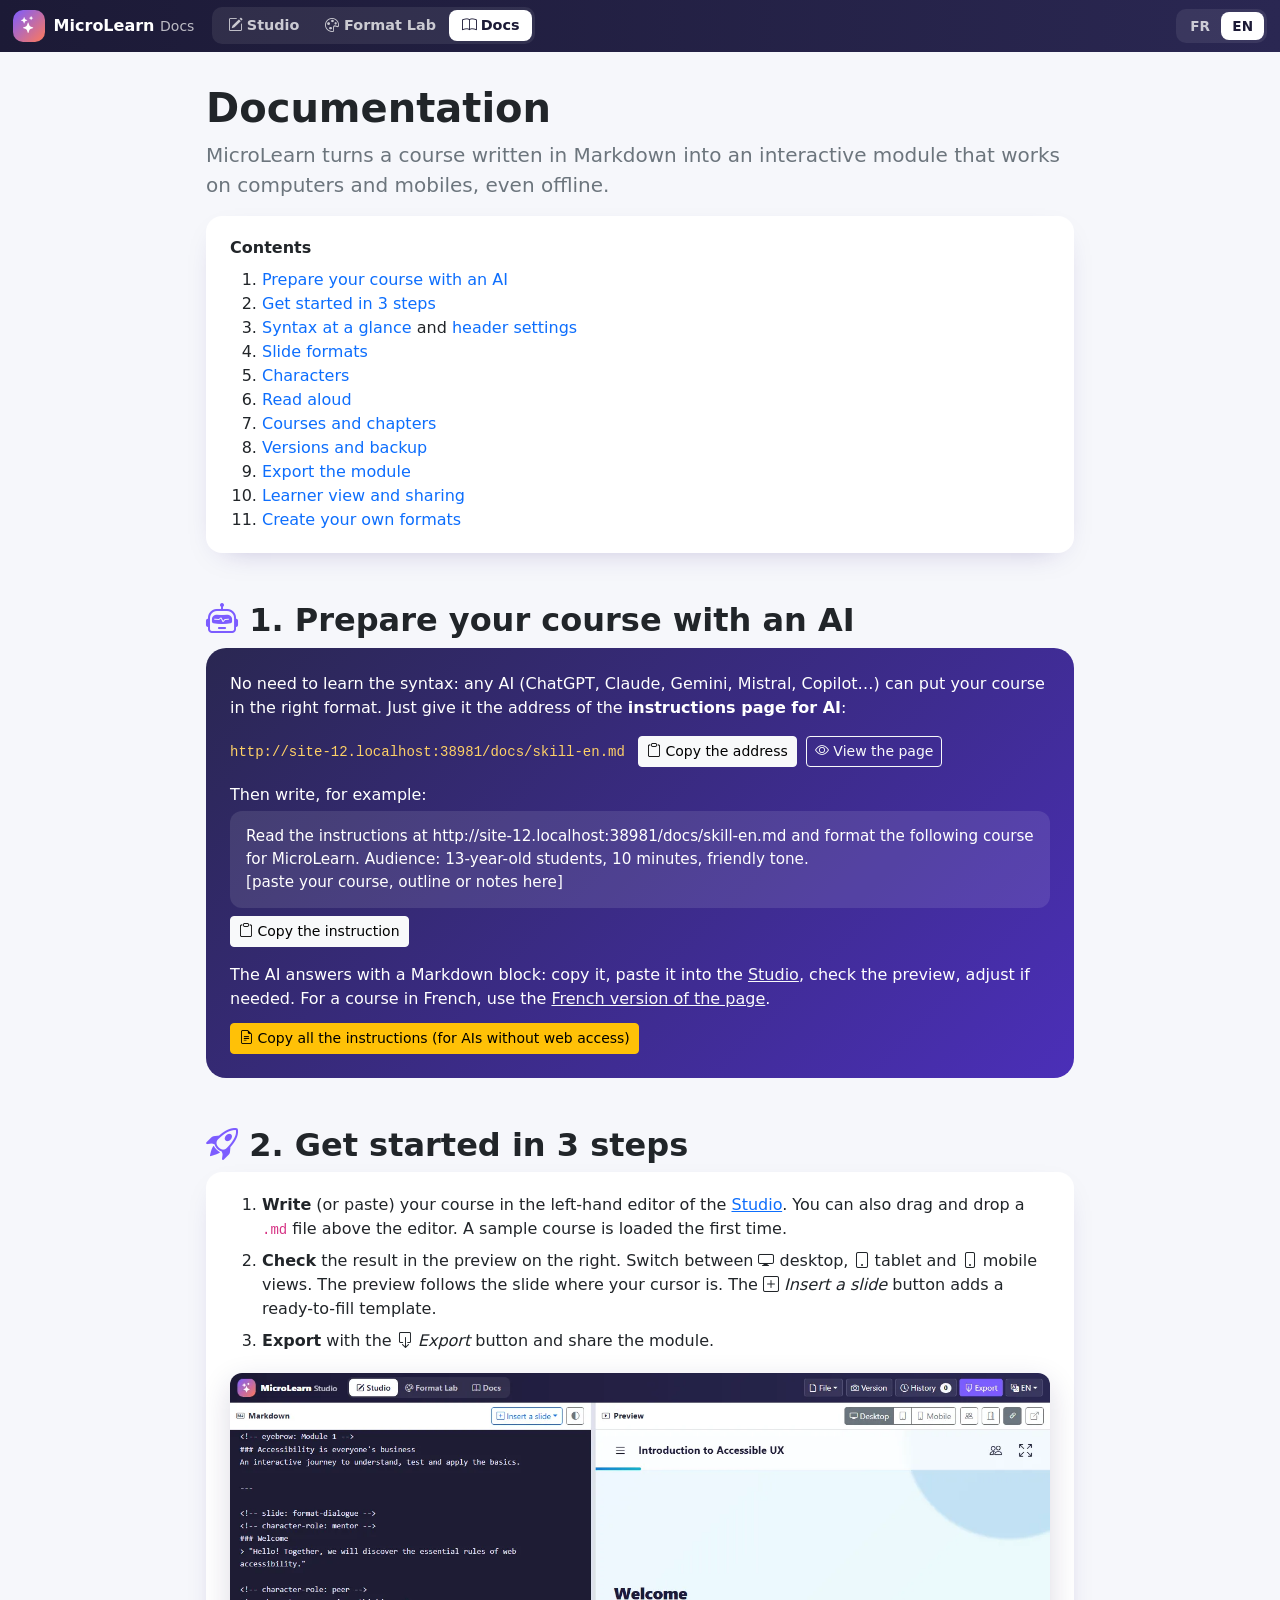
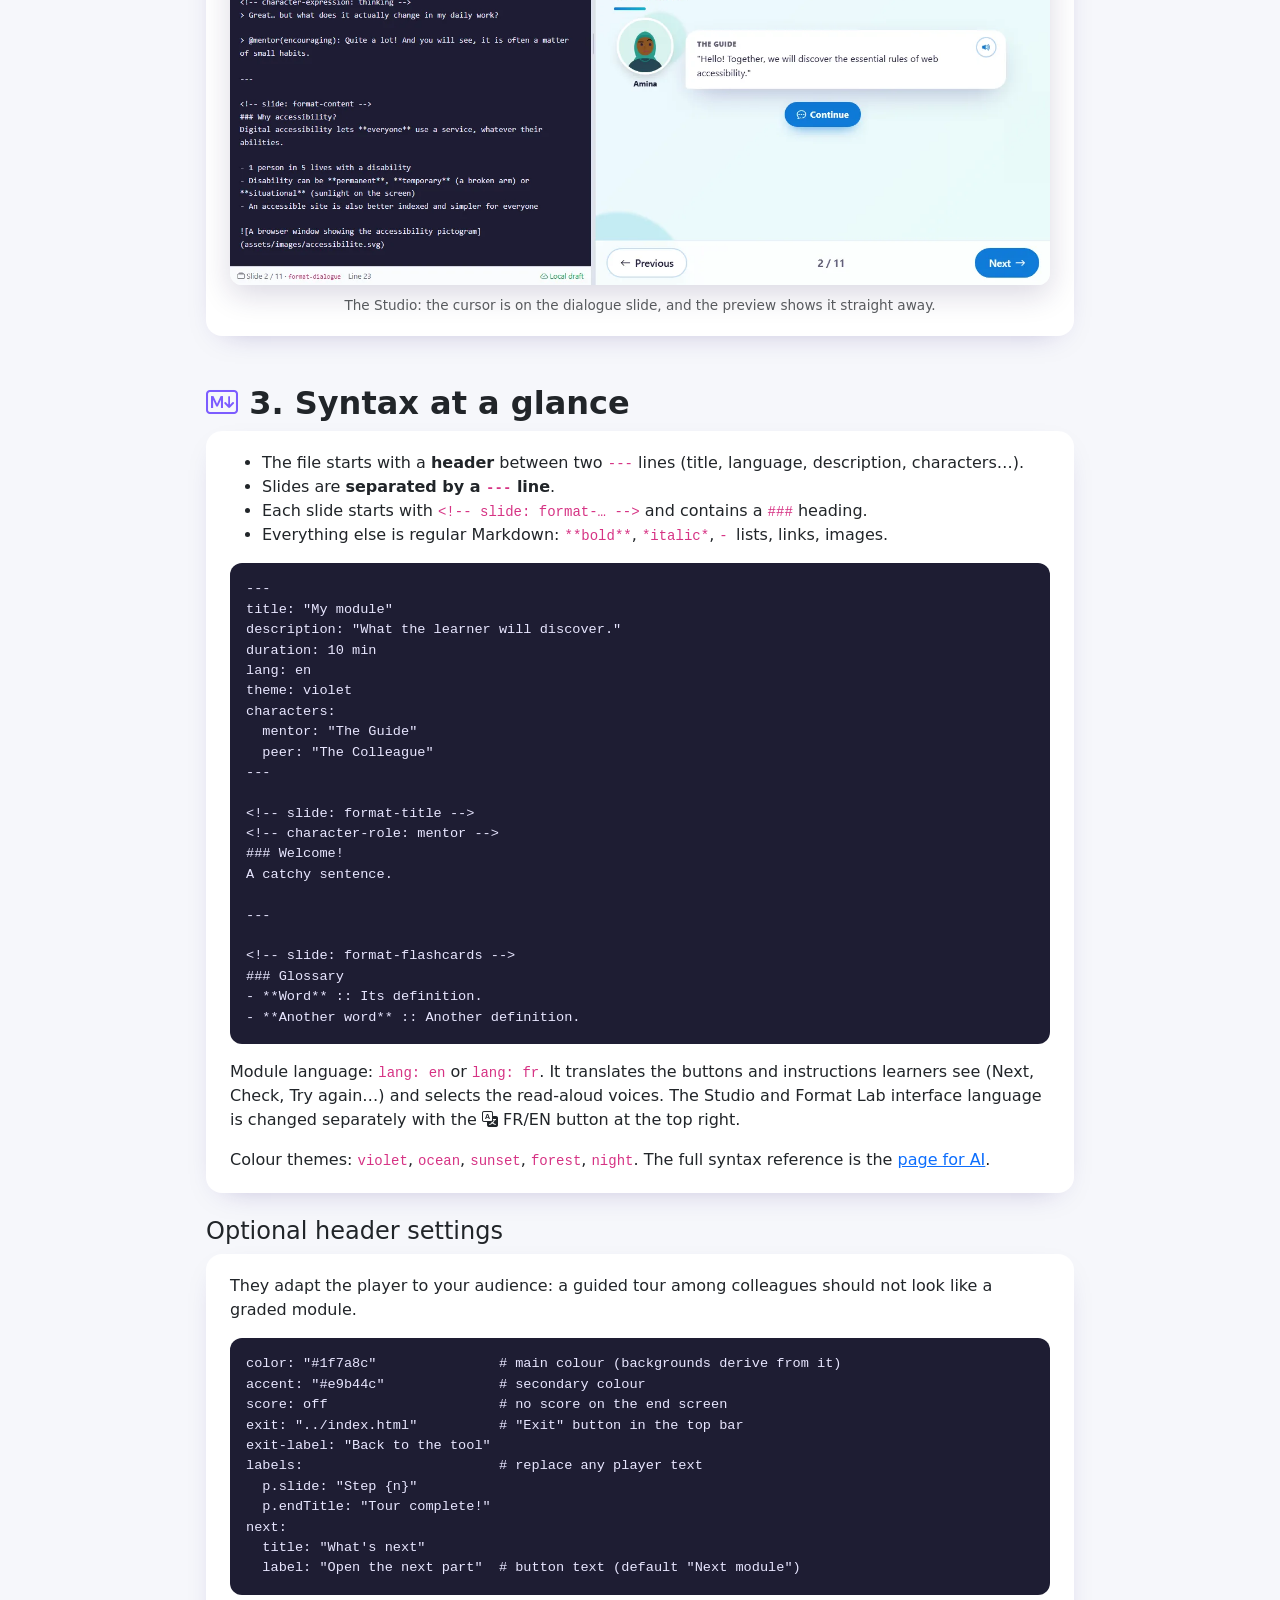
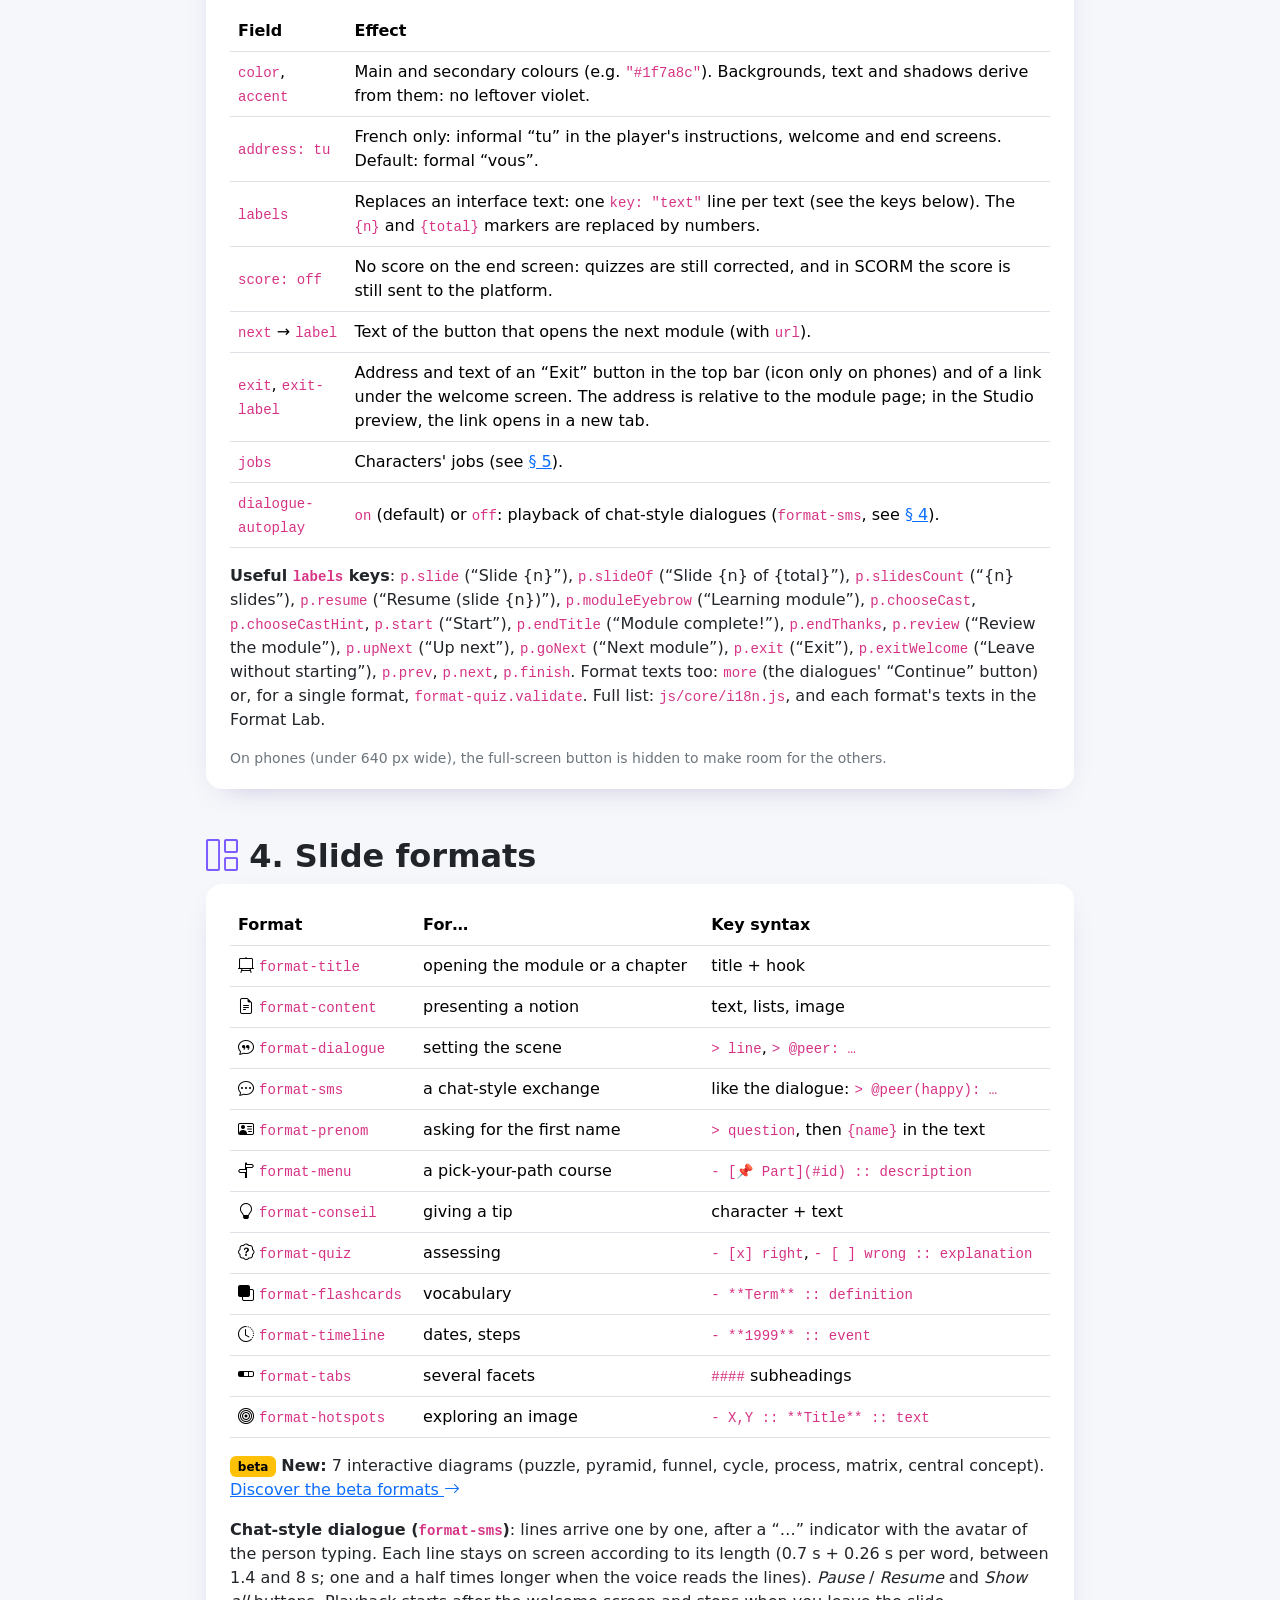
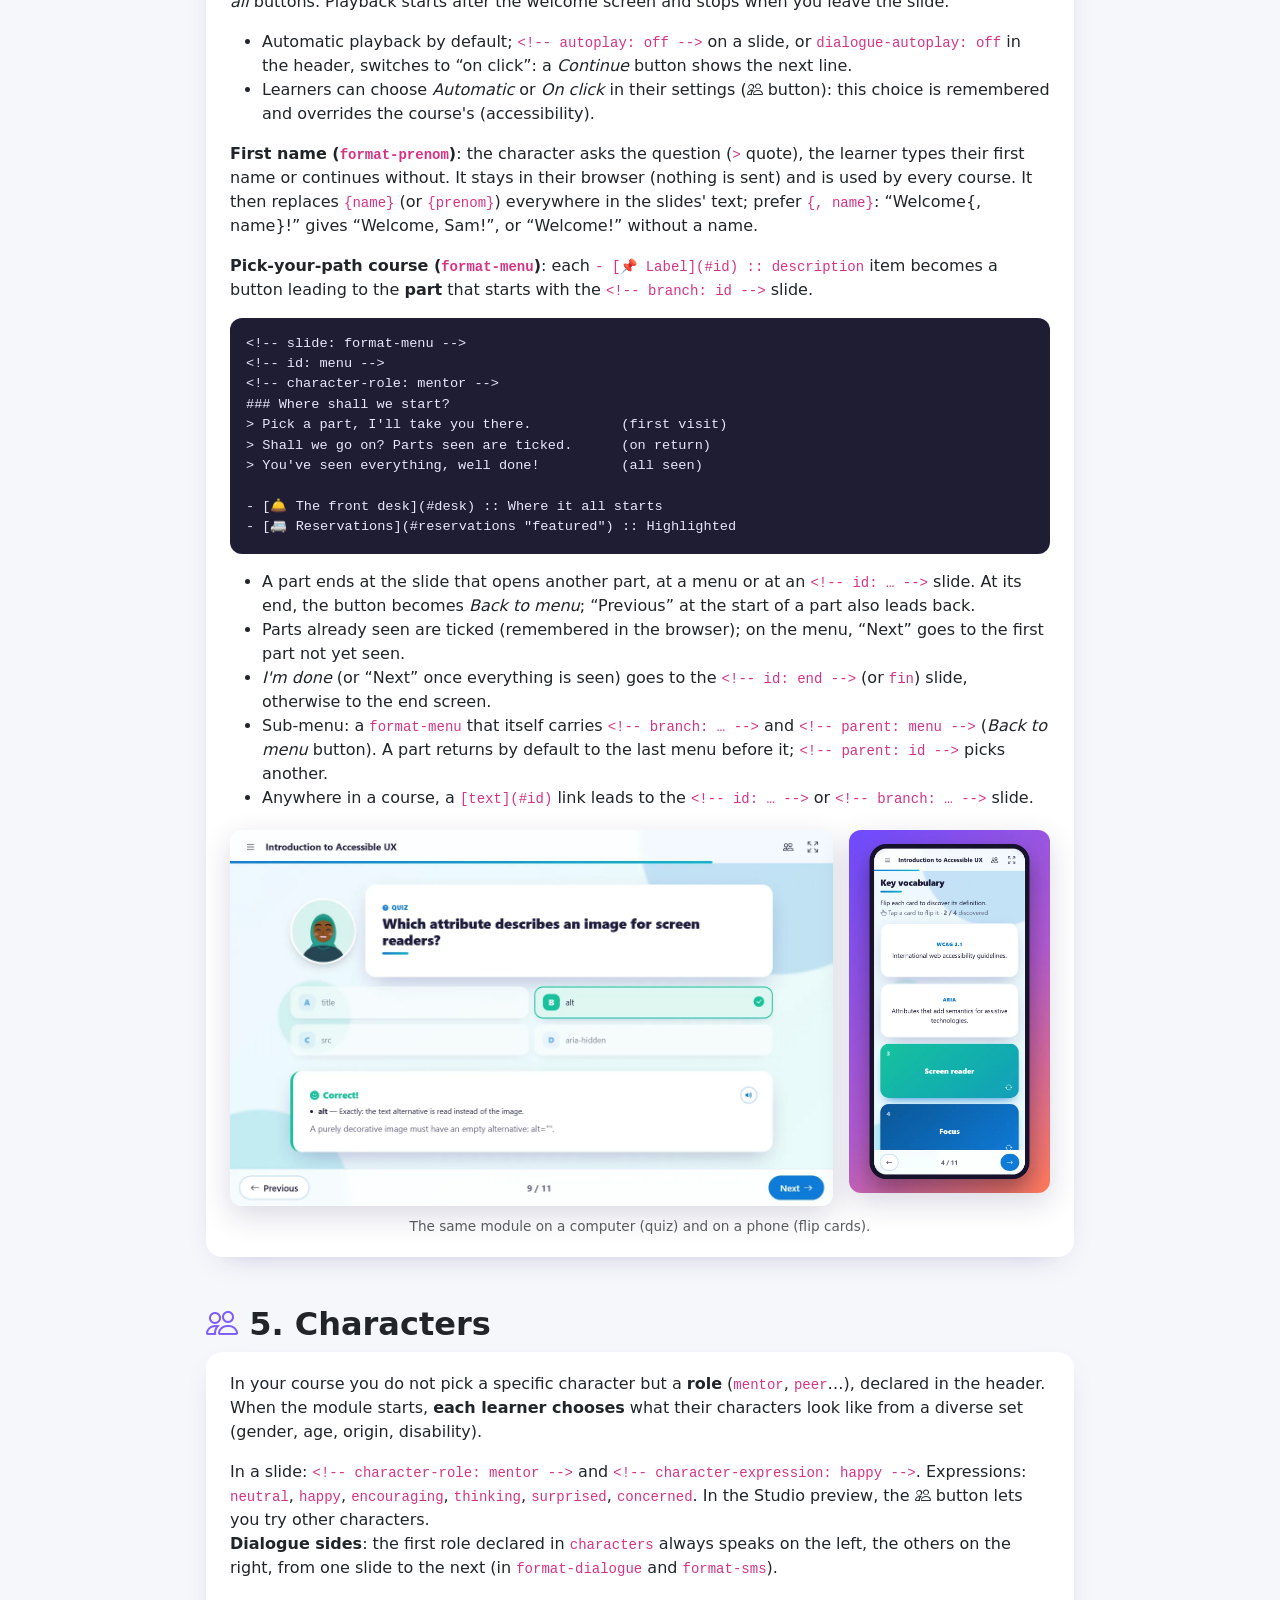
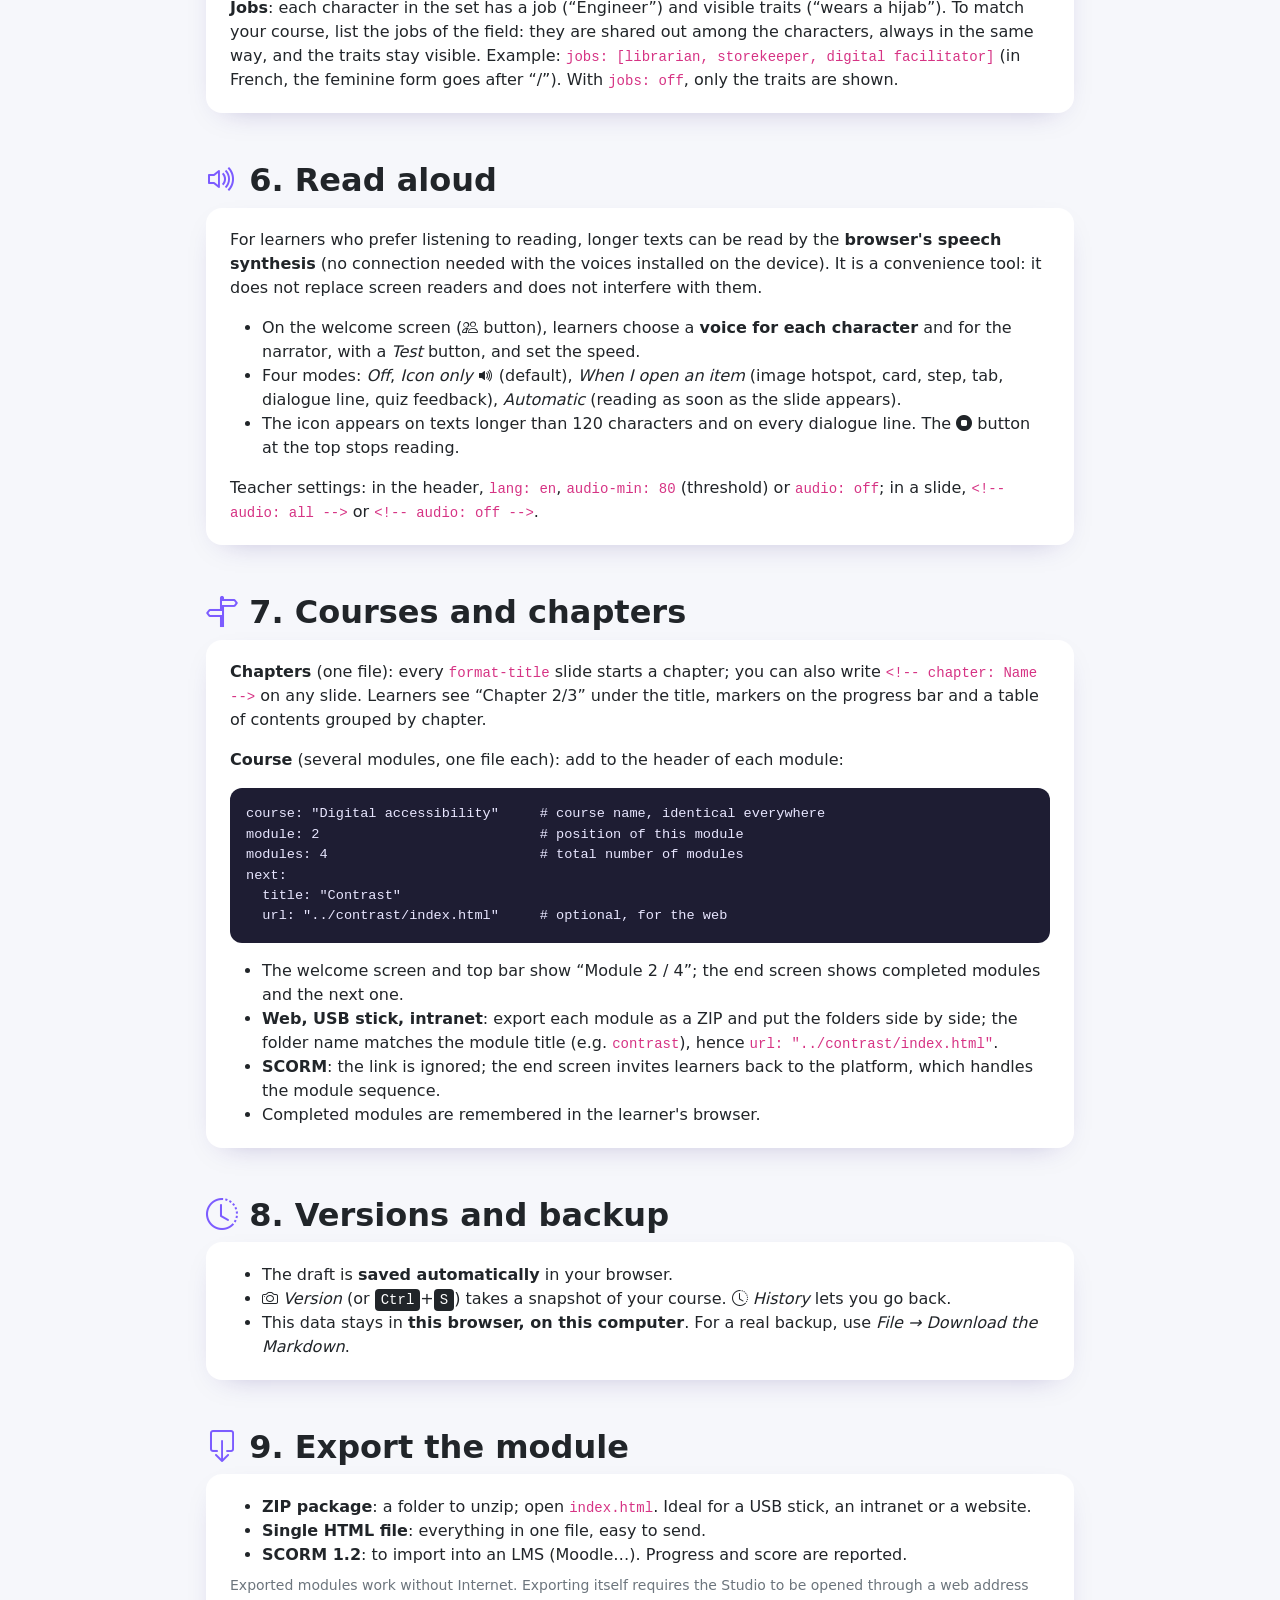
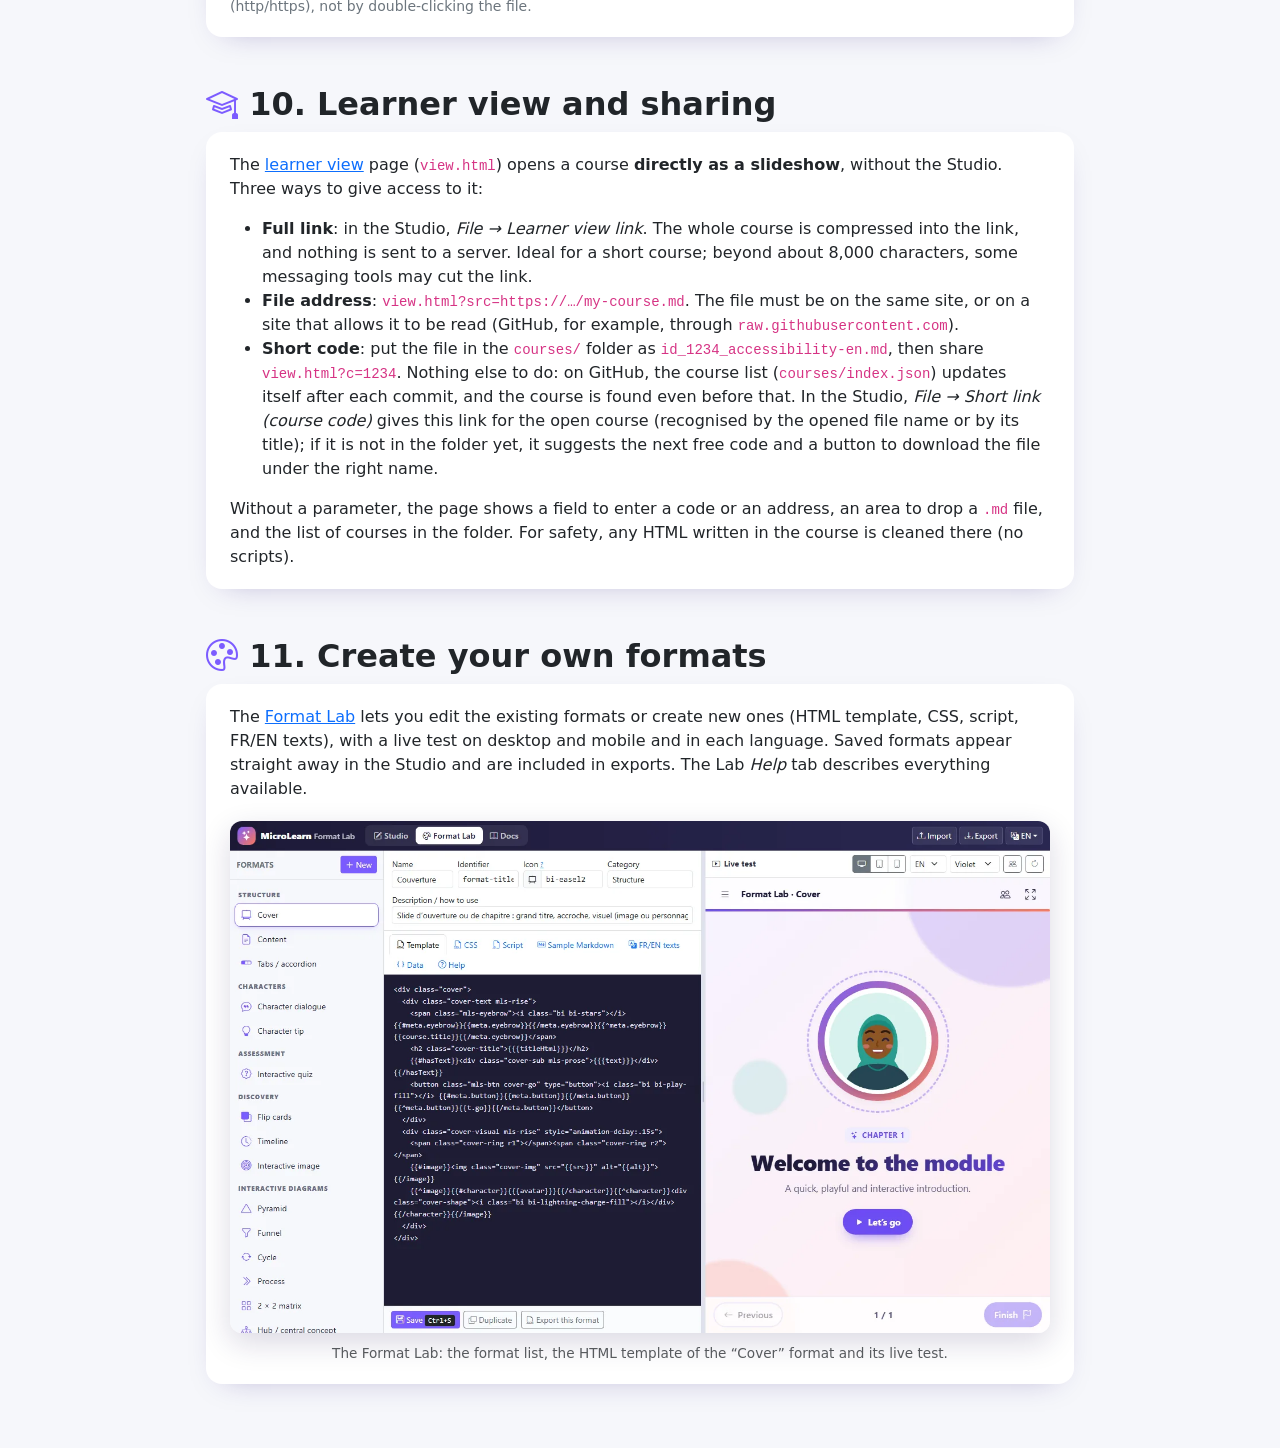
==== commit 8c2a213f: "Lien court dans le Studio, prénom et menu à branches - Fichier → Lien court (code du cours) : view.h" ====
--- a/docs/index.html
+++ b/docs/index.html
@@ -175,6 +175,8 @@
             <tr><td><i class="bi bi-file-earmark-text"></i> <code>format-content</code></td><td>exposer une notion</td><td>texte, listes, image</td></tr>
             <tr><td><i class="bi bi-chat-quote"></i> <code>format-dialogue</code></td><td>mettre en situation</td><td><code>&gt; réplique</code>, <code>&gt; @peer: …</code></td></tr>
             <tr><td><i class="bi bi-chat-dots"></i> <code>format-sms</code></td><td>un échange façon messagerie</td><td>comme le dialogue : <code>&gt; @peer(happy): …</code></td></tr>
+            <tr><td><i class="bi bi-person-vcard"></i> <code>format-prenom</code></td><td>demander le prénom</td><td><code>&gt; question</code>, puis <code>{prenom}</code> dans le texte</td></tr>
+            <tr><td><i class="bi bi-signpost-split"></i> <code>format-menu</code></td><td>un parcours à la carte</td><td><code>- [📌 Partie](#id) :: description</code></td></tr>
             <tr><td><i class="bi bi-lightbulb"></i> <code>format-conseil</code></td><td>donner une astuce</td><td>personnage + texte</td></tr>
             <tr><td><i class="bi bi-patch-question"></i> <code>format-quiz</code></td><td>évaluer</td><td><code>- [x] juste</code>, <code>- [ ] faux :: explication</code></td></tr>
             <tr><td><i class="bi bi-front"></i> <code>format-flashcards</code></td><td>le vocabulaire</td><td><code>- **Terme** :: définition</code></td></tr>
@@ -190,6 +192,25 @@
         <li>Défilement automatique par défaut ; <code>&lt;!-- autoplay: off --&gt;</code> sur une slide, ou <code>dialogue-autoplay: off</code> dans l'en-tête, le fait passer « au clic » : un bouton <em>Suite</em> fait apparaître la réplique suivante.</li>
         <li>L'apprenant·e peut choisir <em>Automatique</em> ou <em>Au clic</em> dans ses réglages (bouton <i class="bi bi-people"></i>) : ce choix est mémorisé et passe avant celui du cours (accessibilité).</li>
       </ul>
+      <p class="mt-3"><strong>Prénom (<code>format-prenom</code>)</strong> : le personnage pose la question (citation <code>&gt;</code>), l'apprenant·e tape son prénom ou continue sans. Le prénom reste dans son navigateur (rien n'est envoyé) et sert à tous les cours. Il remplace ensuite <code>{prenom}</code> partout dans le texte des slides ; préférez <code>{, prenom}</code> : « Bienvenue{, prenom} ! » donne « Bienvenue, Camille ! », ou « Bienvenue ! » sans prénom.</p>
+      <p><strong>Parcours à la carte (<code>format-menu</code>)</strong> : chaque élément <code>- [📌 Libellé](#id) :: description</code> devient un bouton qui mène à la <strong>partie</strong> commençant par la slide <code>&lt;!-- branch: id --&gt;</code>.</p>
+<pre>&lt;!-- slide: format-menu --&gt;
+&lt;!-- id: menu --&gt;
+&lt;!-- character-role: mentor --&gt;
+### Par quoi on commence ?
+&gt; Choisis une partie, je t'y emmène.        (1re visite)
+&gt; On continue ? Les parties vues sont cochées. (au retour)
+&gt; Tu as tout vu, bravo !                      (tout est vu)
+
+- [🛎️ L'accueil](#accueil) :: Là où tout commence
+- [🚐 Les réservations](#reservations "featured") :: Mise en avant</pre>
+      <ul class="mb-0">
+        <li>Une partie s'arrête à la slide qui ouvre une autre partie, à un menu ou à une slide <code>&lt;!-- id: … --&gt;</code>. À sa fin, le bouton devient <em>Retour au menu</em> ; « Précédent » au début d'une partie y ramène aussi.</li>
+        <li>Les parties vues sont cochées (mémorisé dans le navigateur) ; sur le menu, « Suivant » mène à la première partie pas encore vue.</li>
+        <li><em>J'ai terminé</em> (ou « Suivant » quand tout est vu) mène à la slide <code>&lt;!-- id: fin --&gt;</code>, sinon à l'écran de fin.</li>
+        <li>Sous-menu : un <code>format-menu</code> qui porte lui-même <code>&lt;!-- branch: … --&gt;</code> et <code>&lt;!-- parent: menu --&gt;</code> (bouton <em>Retour au menu</em>). Une partie revient par défaut au dernier menu qui la précède ; <code>&lt;!-- parent: id --&gt;</code> en choisit un autre.</li>
+        <li>Partout dans un cours, un lien <code>[texte](#id)</code> mène à la slide <code>&lt;!-- id: … --&gt;</code> ou <code>&lt;!-- branch: … --&gt;</code>.</li>
+      </ul>
       <figure class="docs-shot"><div class="docs-shots"><img class="wide" src="images/quiz-fr.webp" alt="Un quiz sur ordinateur, avec la réponse et son explication" loading="lazy" width="1280" height="800"><img class="phone" src="images/mobile-cards-fr.webp" alt="Des cartes à retourner sur téléphone" loading="lazy" width="780" height="1410"></div><figcaption>Le même module sur ordinateur (quiz) et sur téléphone (cartes à retourner).</figcaption></figure>
     </div>
 
@@ -255,7 +276,7 @@
       <ul>
         <li><strong>Lien complet</strong> : dans le Studio, <em>Fichier → Lien « vue apprenant »</em>. Le cours entier est compressé dans le lien, sans rien envoyer à un serveur. Idéal pour un cours court ; au-delà d'environ 8 000 caractères, certaines messageries risquent de couper le lien.</li>
         <li><strong>Adresse d'un fichier</strong> : <code>view.html?src=https://…/mon-cours.md</code>. Le fichier doit être sur le même site, ou sur un site qui autorise sa lecture (GitHub, par exemple, via <code>raw.githubusercontent.com</code>).</li>
-        <li><strong>Code court</strong> : déposez le fichier dans le dossier <code>courses/</code> sous le nom <code>id_1234_accessibilite-fr.md</code>, puis partagez <code>view.html?c=1234</code>. Rien d'autre à faire : sur GitHub, la liste des cours (<code>courses/index.json</code>) se met à jour toute seule après chaque commit, et le cours est trouvé même avant.</li>
+        <li><strong>Code court</strong> : déposez le fichier dans le dossier <code>courses/</code> sous le nom <code>id_1234_accessibilite-fr.md</code>, puis partagez <code>view.html?c=1234</code>. Rien d'autre à faire : sur GitHub, la liste des cours (<code>courses/index.json</code>) se met à jour toute seule après chaque commit, et le cours est trouvé même avant. Dans le Studio, <em>Fichier → Lien court (code du cours)</em> donne ce lien pour le cours ouvert (reconnu par le nom du fichier ouvert ou par son titre) ; s'il n'est pas encore dans le dossier, il propose le prochain code libre et un bouton pour télécharger le fichier sous le bon nom.</li>
       </ul>
       <p class="mb-0">Sans paramètre, la page affiche un champ pour saisir un code ou une adresse, une zone pour déposer un fichier <code>.md</code> et la liste des cours du dossier. Par sécurité, le HTML écrit dans le cours y est nettoyé (pas de script).</p>
     </div>
@@ -393,6 +414,8 @@
             <tr><td><i class="bi bi-file-earmark-text"></i> <code>format-content</code></td><td>presenting a notion</td><td>text, lists, image</td></tr>
             <tr><td><i class="bi bi-chat-quote"></i> <code>format-dialogue</code></td><td>setting the scene</td><td><code>&gt; line</code>, <code>&gt; @peer: …</code></td></tr>
             <tr><td><i class="bi bi-chat-dots"></i> <code>format-sms</code></td><td>a chat-style exchange</td><td>like the dialogue: <code>&gt; @peer(happy): …</code></td></tr>
+            <tr><td><i class="bi bi-person-vcard"></i> <code>format-prenom</code></td><td>asking for the first name</td><td><code>&gt; question</code>, then <code>{name}</code> in the text</td></tr>
+            <tr><td><i class="bi bi-signpost-split"></i> <code>format-menu</code></td><td>a pick-your-path course</td><td><code>- [📌 Part](#id) :: description</code></td></tr>
             <tr><td><i class="bi bi-lightbulb"></i> <code>format-conseil</code></td><td>giving a tip</td><td>character + text</td></tr>
             <tr><td><i class="bi bi-patch-question"></i> <code>format-quiz</code></td><td>assessing</td><td><code>- [x] right</code>, <code>- [ ] wrong :: explanation</code></td></tr>
             <tr><td><i class="bi bi-front"></i> <code>format-flashcards</code></td><td>vocabulary</td><td><code>- **Term** :: definition</code></td></tr>
@@ -408,6 +431,25 @@
         <li>Automatic playback by default; <code>&lt;!-- autoplay: off --&gt;</code> on a slide, or <code>dialogue-autoplay: off</code> in the header, switches to “on click”: a <em>Continue</em> button shows the next line.</li>
         <li>Learners can choose <em>Automatic</em> or <em>On click</em> in their settings (<i class="bi bi-people"></i> button): this choice is remembered and overrides the course's (accessibility).</li>
       </ul>
+      <p class="mt-3"><strong>First name (<code>format-prenom</code>)</strong>: the character asks the question (<code>&gt;</code> quote), the learner types their first name or continues without. It stays in their browser (nothing is sent) and is used by every course. It then replaces <code>{name}</code> (or <code>{prenom}</code>) everywhere in the slides' text; prefer <code>{, name}</code>: “Welcome{, name}!” gives “Welcome, Sam!”, or “Welcome!” without a name.</p>
+      <p><strong>Pick-your-path course (<code>format-menu</code>)</strong>: each <code>- [📌 Label](#id) :: description</code> item becomes a button leading to the <strong>part</strong> that starts with the <code>&lt;!-- branch: id --&gt;</code> slide.</p>
+<pre>&lt;!-- slide: format-menu --&gt;
+&lt;!-- id: menu --&gt;
+&lt;!-- character-role: mentor --&gt;
+### Where shall we start?
+&gt; Pick a part, I'll take you there.           (first visit)
+&gt; Shall we go on? Parts seen are ticked.      (on return)
+&gt; You've seen everything, well done!          (all seen)
+
+- [🛎️ The front desk](#desk) :: Where it all starts
+- [🚐 Reservations](#reservations "featured") :: Highlighted</pre>
+      <ul class="mb-0">
+        <li>A part ends at the slide that opens another part, at a menu or at an <code>&lt;!-- id: … --&gt;</code> slide. At its end, the button becomes <em>Back to menu</em>; “Previous” at the start of a part also leads back.</li>
+        <li>Parts already seen are ticked (remembered in the browser); on the menu, “Next” goes to the first part not yet seen.</li>
+        <li><em>I'm done</em> (or “Next” once everything is seen) goes to the <code>&lt;!-- id: end --&gt;</code> (or <code>fin</code>) slide, otherwise to the end screen.</li>
+        <li>Sub-menu: a <code>format-menu</code> that itself carries <code>&lt;!-- branch: … --&gt;</code> and <code>&lt;!-- parent: menu --&gt;</code> (<em>Back to menu</em> button). A part returns by default to the last menu before it; <code>&lt;!-- parent: id --&gt;</code> picks another.</li>
+        <li>Anywhere in a course, a <code>[text](#id)</code> link leads to the <code>&lt;!-- id: … --&gt;</code> or <code>&lt;!-- branch: … --&gt;</code> slide.</li>
+      </ul>
       <figure class="docs-shot"><div class="docs-shots"><img class="wide" src="images/quiz-en.webp" alt="A quiz on a computer, with the answer and its explanation" loading="lazy" width="1280" height="800"><img class="phone" src="images/mobile-cards-en.webp" alt="Flip cards on a phone" loading="lazy" width="780" height="1410"></div><figcaption>The same module on a computer (quiz) and on a phone (flip cards).</figcaption></figure>
     </div>
 
@@ -473,7 +515,7 @@
       <ul>
         <li><strong>Full link</strong>: in the Studio, <em>File → Learner view link</em>. The whole course is compressed into the link, and nothing is sent to a server. Ideal for a short course; beyond about 8,000 characters, some messaging tools may cut the link.</li>
         <li><strong>File address</strong>: <code>view.html?src=https://…/my-course.md</code>. The file must be on the same site, or on a site that allows it to be read (GitHub, for example, through <code>raw.githubusercontent.com</code>).</li>
-        <li><strong>Short code</strong>: put the file in the <code>courses/</code> folder as <code>id_1234_accessibility-en.md</code>, then share <code>view.html?c=1234</code>. Nothing else to do: on GitHub, the course list (<code>courses/index.json</code>) updates itself after each commit, and the course is found even before that.</li>
+        <li><strong>Short code</strong>: put the file in the <code>courses/</code> folder as <code>id_1234_accessibility-en.md</code>, then share <code>view.html?c=1234</code>. Nothing else to do: on GitHub, the course list (<code>courses/index.json</code>) updates itself after each commit, and the course is found even before that. In the Studio, <em>File → Short link (course code)</em> gives this link for the open course (recognised by the opened file name or by its title); if it is not in the folder yet, it suggests the next free code and a button to download the file under the right name.</li>
       </ul>
       <p class="mb-0">Without a parameter, the page shows a field to enter a code or an address, an area to drop a <code>.md</code> file, and the list of courses in the folder. For safety, any HTML written in the course is cleaned there (no scripts).</p>
     </div>
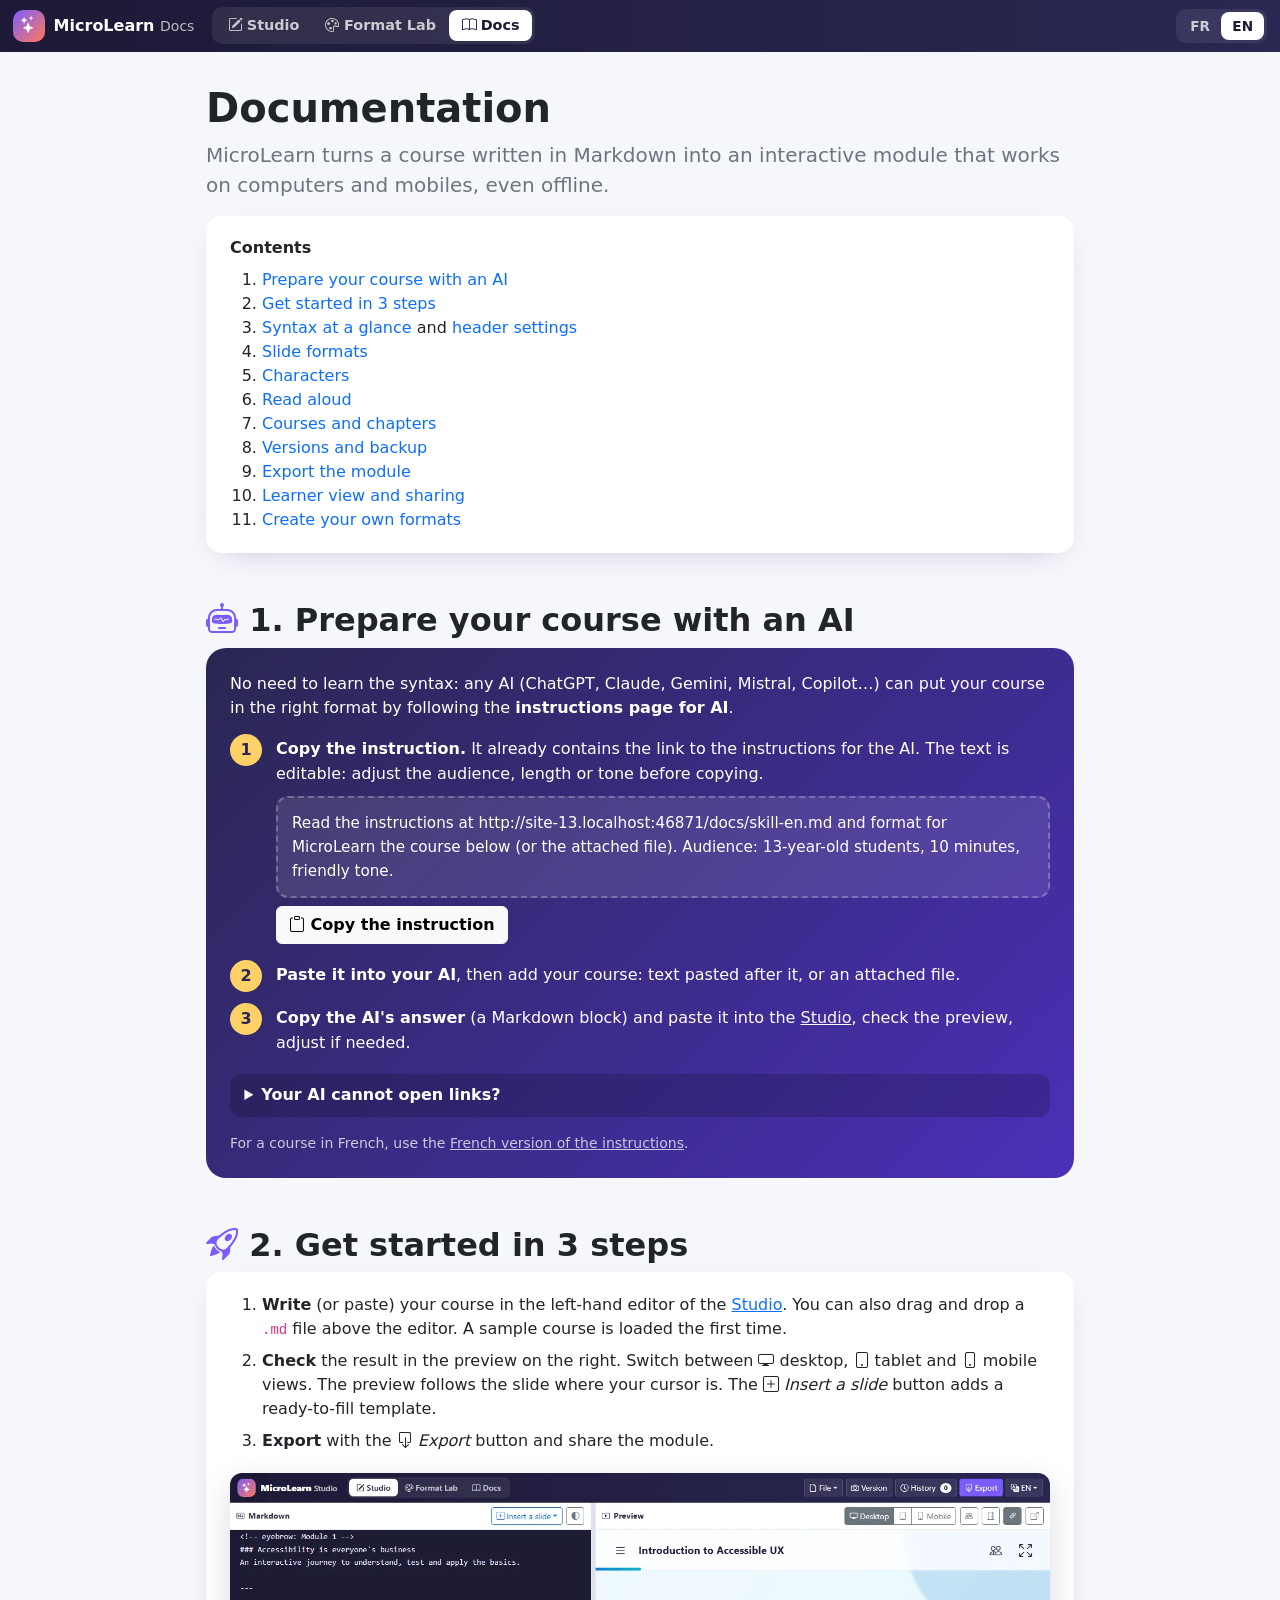
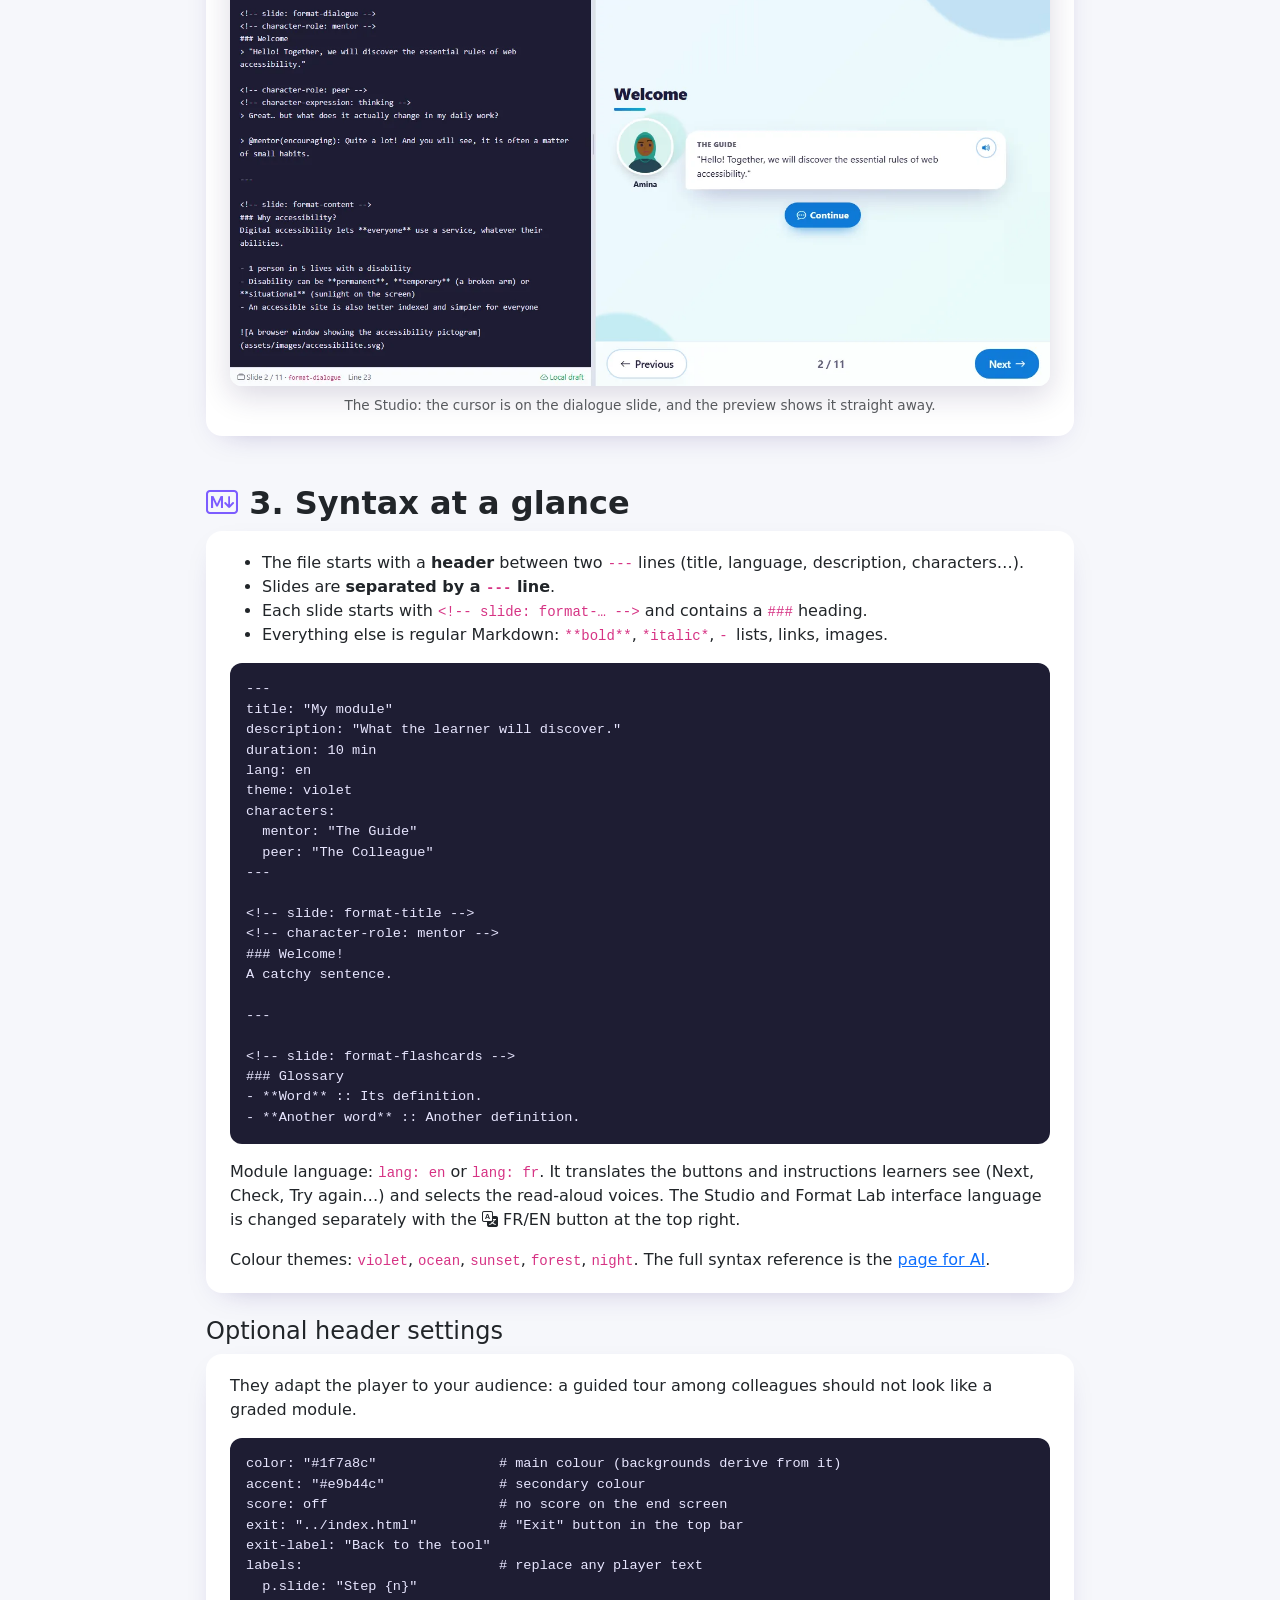
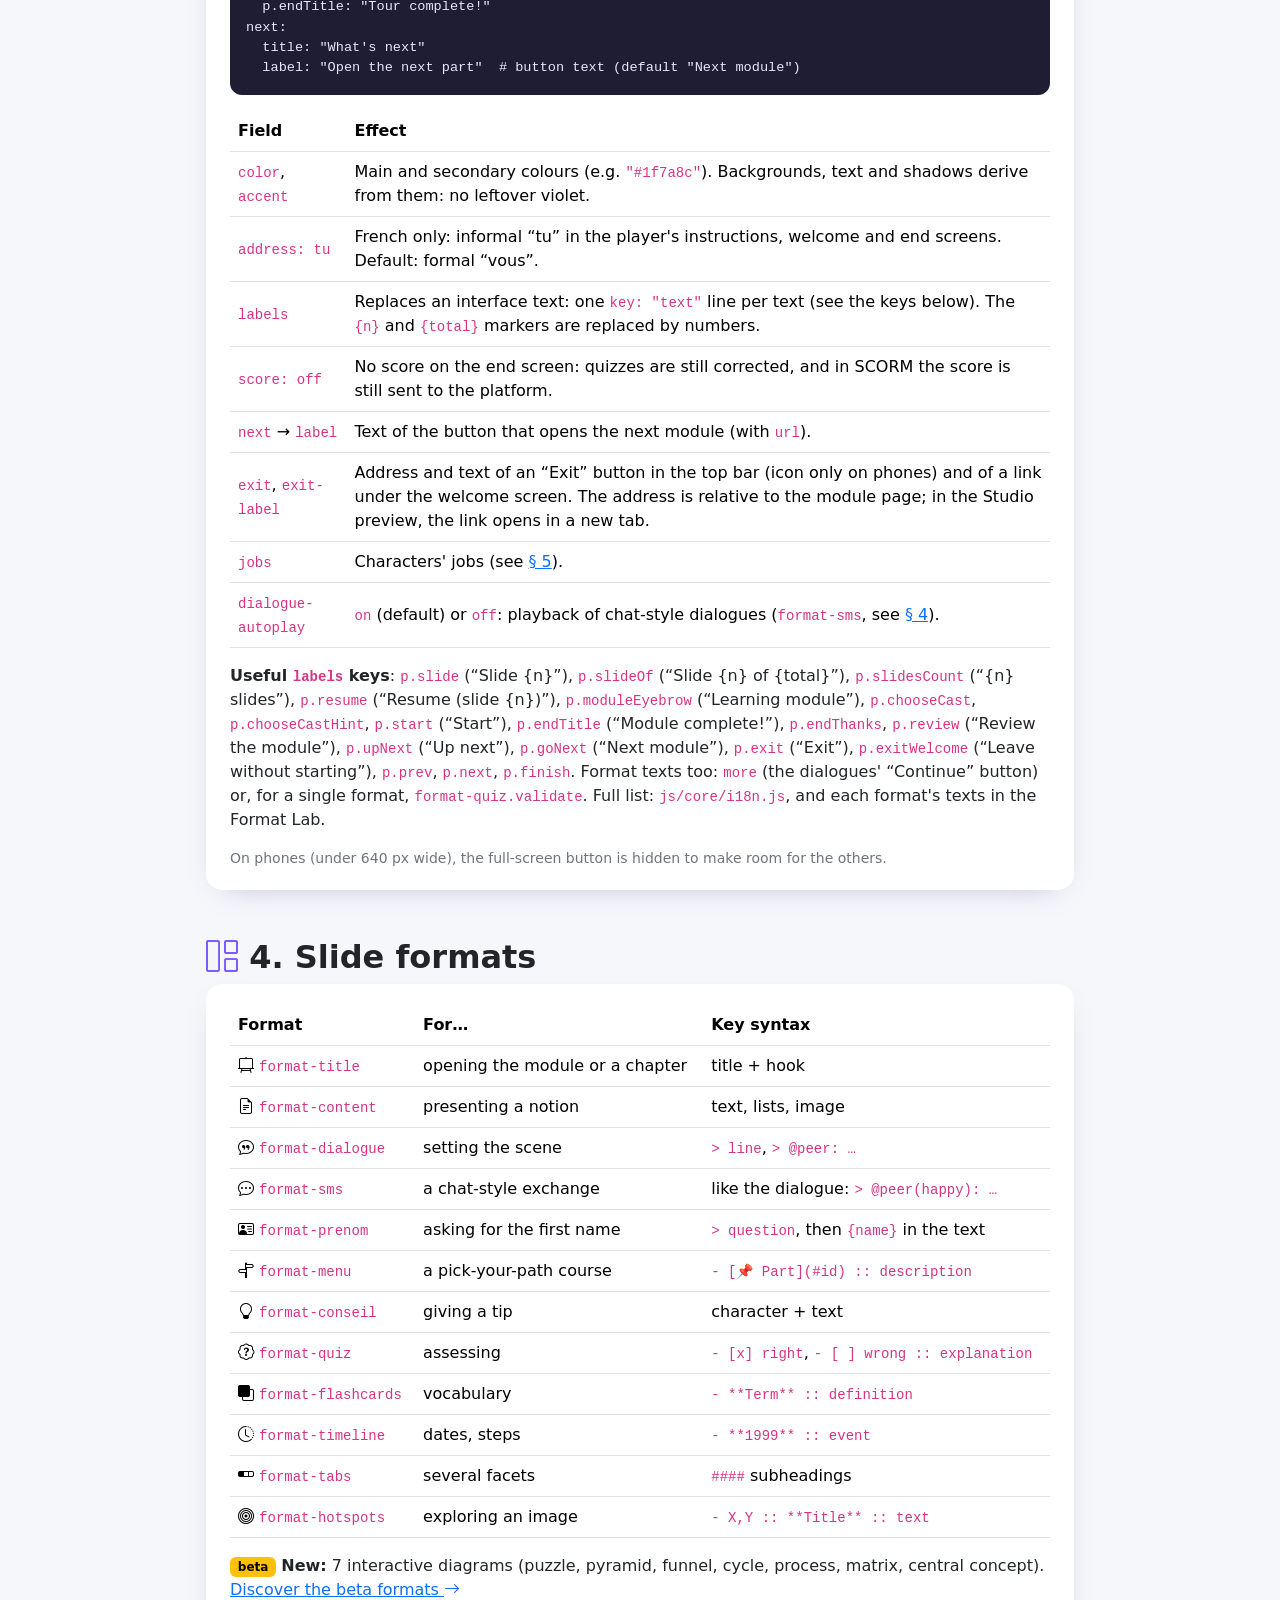
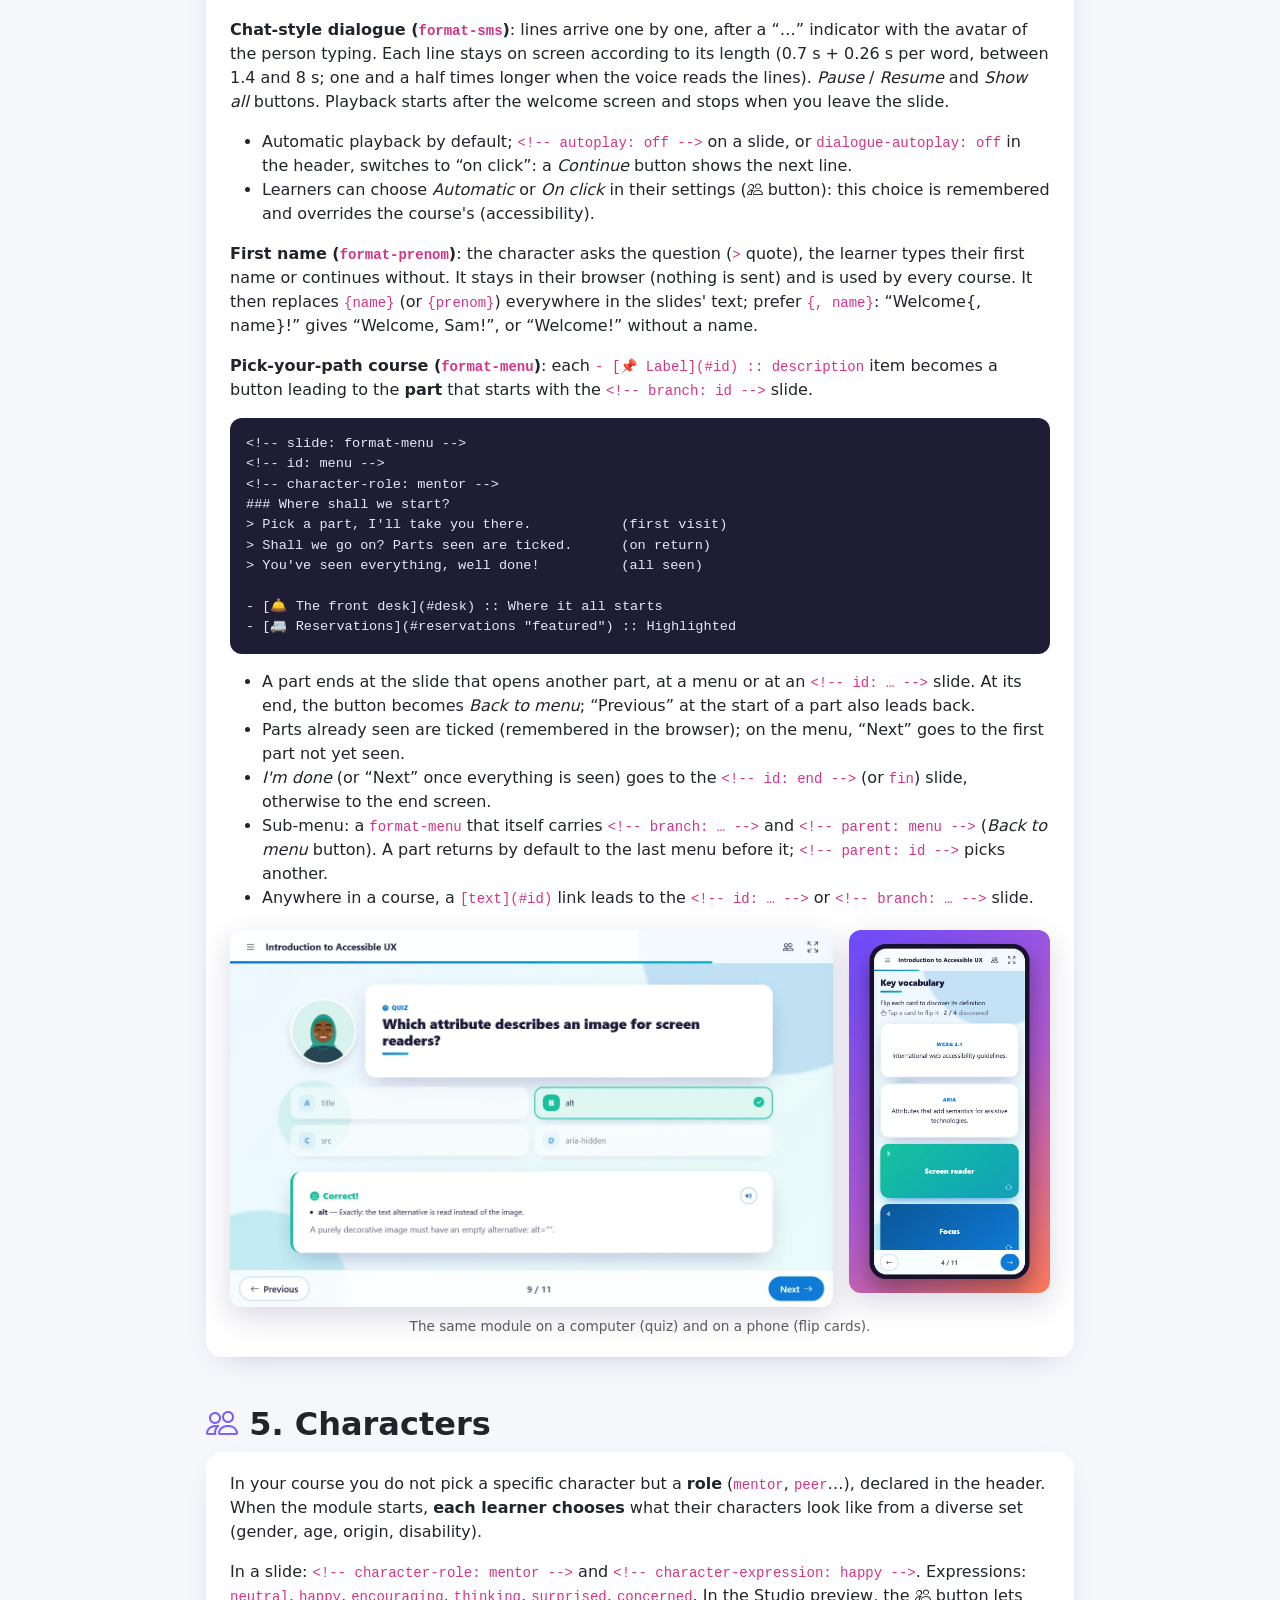
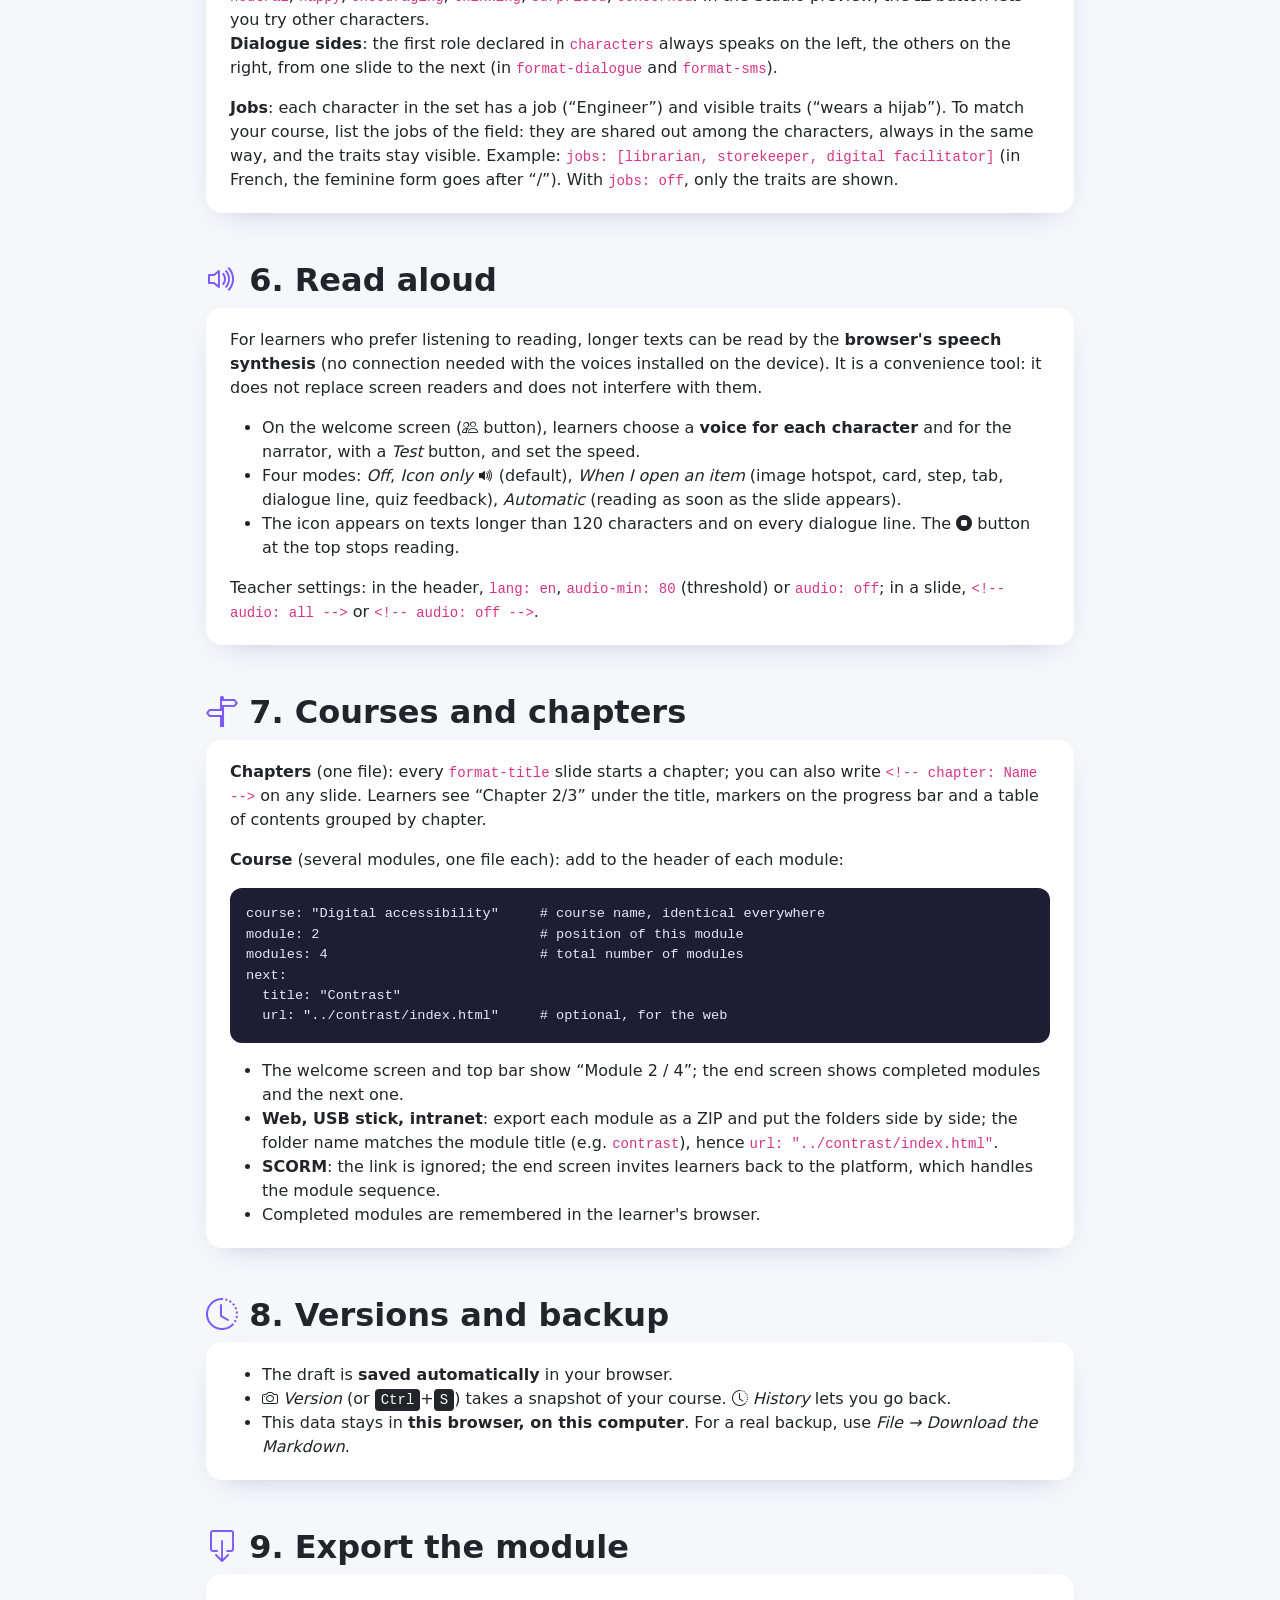
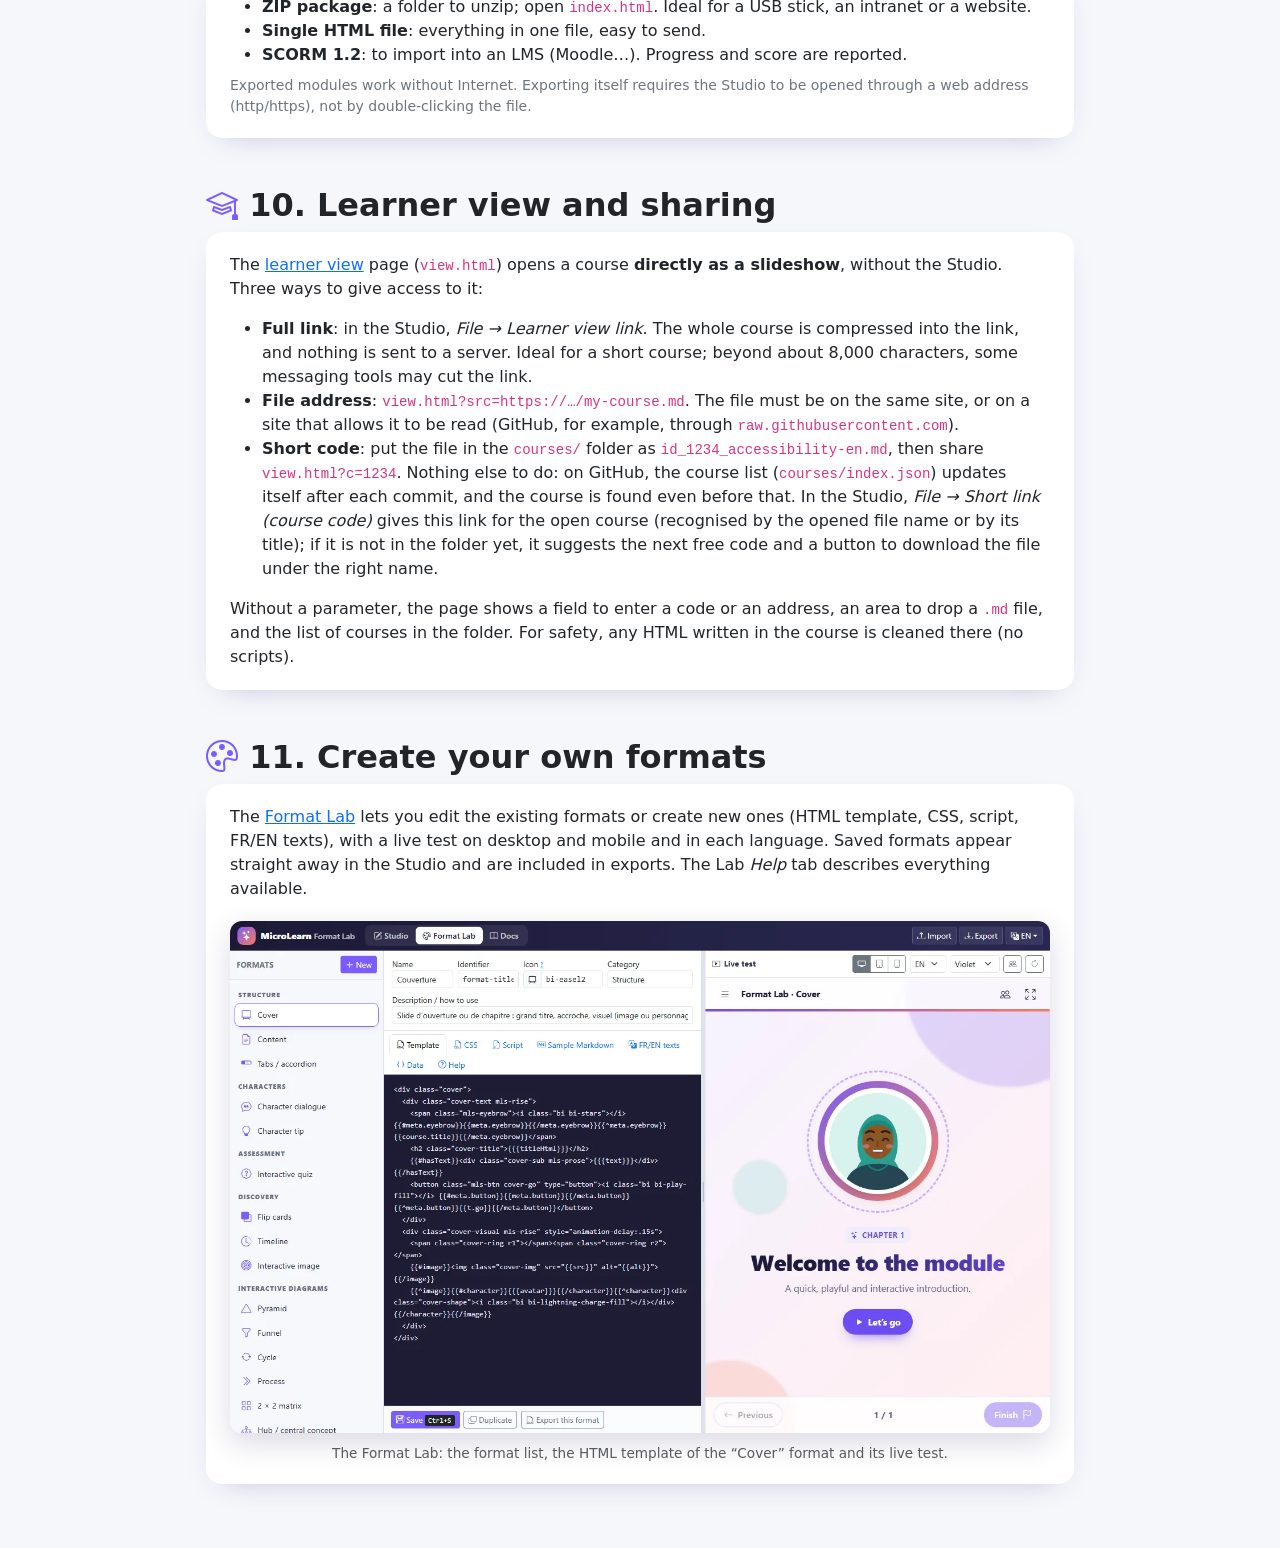
==== commit 8a9d4532: "Simplifie l'encart « Préparer son cours avec une IA » (FR/EN) L'encart proposait trois boutons redon" ====
--- a/docs/index.html
+++ b/docs/index.html
@@ -22,6 +22,14 @@
     .ai-box { background: linear-gradient(135deg, #2a2752, #4b2fb8); color: #fff; border-radius: 20px; padding: 1.5rem; }
     .ai-box code { color: #ffd166; word-break: break-all; }
     .ai-prompt { background: rgba(255,255,255,.1); border-radius: 12px; padding: .9rem 1rem; font-size: .95rem; }
+    .ai-prompt[contenteditable] { margin-top: .6rem; outline: 2px dashed rgba(255,255,255,.25); outline-offset: -2px; cursor: text; }
+    .ai-prompt[contenteditable]:focus { outline-color: #ffd166; background: rgba(255,255,255,.18); }
+    .ai-steps { counter-reset: ai; list-style: none; padding: 0; margin: 0; }
+    .ai-steps > li { counter-increment: ai; position: relative; padding-left: 46px; margin-bottom: 1.1rem; line-height: 1.6; }
+    .ai-steps > li::before { content: counter(ai); position: absolute; left: 0; top: -2px; width: 32px; height: 32px; border-radius: 50%; background: #ffd166; color: #2a2752; font-weight: 800; display: grid; place-items: center; }
+    .ai-more { padding: .6rem .9rem; border-radius: 12px; background: rgba(0,0,0,.18); }
+    .ai-more summary { cursor: pointer; font-weight: 600; }
+    .ai-more p { margin: .5rem 0; }
     .doc-lang { display: flex; background: rgba(255,255,255,.08); border-radius: 10px; padding: 3px; margin-left: auto; }
     .doc-lang button { border: 0; background: none; color: rgba(255,255,255,.75); padding: .25rem .7rem; border-radius: 8px; font-weight: 700; font-size: .85rem; }
     .doc-lang button[aria-pressed="true"] { background: #fff; color: var(--st-nav); }
@@ -72,19 +80,25 @@
 
     <h2 id="ia"><i class="bi bi-robot"></i> 1. Préparer son cours avec une IA</h2>
     <div class="ai-box">
-      <p>Pas besoin d'apprendre la syntaxe : n'importe quelle IA (ChatGPT, Claude, Gemini, Mistral, Copilot…) peut mettre votre cours au bon format. Donnez-lui simplement l'adresse de la <strong>page d'instructions pour IA</strong> :</p>
-      <p class="mb-2"><code class="js-skill-url">docs/skill.md</code>
-        <button class="btn btn-sm btn-light ms-2" data-copy=".js-skill-url"><i class="bi bi-clipboard"></i> Copier l'adresse</button>
-        <a class="btn btn-sm btn-outline-light ms-1" href="skill.md" target="_blank"><i class="bi bi-eye"></i> Voir la page</a></p>
-      <p class="mt-3 mb-1">Puis écrivez par exemple :</p>
-      <div class="ai-prompt js-prompt">Lis les instructions sur <span class="js-url">docs/skill.md</span> et mets en forme le cours suivant pour MicroLearn. Public : élèves de 4e, durée 10 minutes, tutoiement.<br>[collez ici votre cours, votre plan ou vos notes]</div>
-      <button class="btn btn-sm btn-light mt-2" data-copy=".js-prompt"><i class="bi bi-clipboard"></i> Copier la consigne</button>
-      <p class="mt-3 mb-1">L'IA répond avec un bloc de Markdown : copiez-le, collez-le dans le <a class="link-light" href="../index.html">Studio</a>, vérifiez l'aperçu, ajustez si besoin. Pour un cours en anglais, utilisez la <a class="link-light" href="skill-en.md" target="_blank">version anglaise de la page</a>.</p>
-      <div class="small mt-3 opacity-75 js-local" hidden>
-        <i class="bi bi-info-circle"></i> Cette application tourne sur votre ordinateur : une IA en ligne ne pourra pas lire cette adresse.
-        Publiez l'application (GitHub Pages par exemple) ou utilisez le bouton ci-dessous et collez le texte au début de votre message.
-      </div>
-      <button class="btn btn-sm btn-warning mt-2 js-copy-skill"><i class="bi bi-file-earmark-text"></i> Copier toutes les instructions (pour les IA sans accès web)</button>
+      <p>Pas besoin d'apprendre la syntaxe : n'importe quelle IA (ChatGPT, Claude, Gemini, Mistral, Copilot…) peut mettre votre cours au bon format, en suivant la <strong>page d'instructions pour IA</strong>.</p>
+      <ol class="ai-steps">
+        <li><strong>Copiez la consigne.</strong> Elle contient déjà le lien vers les instructions pour l'IA. Le texte est modifiable : adaptez le public, la durée ou le ton avant de copier.
+          <div class="ai-prompt js-prompt" contenteditable="true" spellcheck="false" title="Texte modifiable">Lis les instructions sur <span class="js-url">docs/skill.md</span> et mets en forme pour MicroLearn le cours ci-dessous (ou le fichier joint). Public : élèves de 4e, durée 10 minutes, tutoiement.</div>
+          <button class="btn btn-light fw-semibold mt-2" data-copy=".js-prompt"><i class="bi bi-clipboard"></i> Copier la consigne</button></li>
+        <li><strong>Collez-la dans votre IA</strong>, puis ajoutez votre cours : texte collé à la suite, ou fichier joint.</li>
+        <li><strong>Copiez la réponse de l'IA</strong> (un bloc de Markdown) et collez-la dans le <a class="link-light" href="../index.html">Studio</a>, vérifiez l'aperçu, ajustez si besoin.</li>
+      </ol>
+      <details class="ai-more">
+        <summary>Votre IA ne peut pas ouvrir de lien ?</summary>
+        <p>Copiez à la place la version complète : les instructions et la consigne réunies en un seul texte. Collez-le dans votre IA, puis ajoutez votre cours.</p>
+        <button class="btn btn-sm btn-warning" data-copy-full><i class="bi bi-file-earmark-text"></i> Copier la version complète</button>
+        <a class="link-light small ms-2" href="skill.md" target="_blank">voir les instructions</a>
+      </details>
+      <p class="small mt-3 mb-0 opacity-75">Pour un cours en anglais, utilisez la <a class="link-light" href="skill-en.md" target="_blank">version anglaise des instructions</a>.</p>
+      <p class="small mt-2 mb-0 opacity-75 js-local" hidden>
+        <i class="bi bi-info-circle"></i> Cette application tourne sur votre ordinateur : une IA en ligne ne pourra pas lire le lien de la consigne.
+        Publiez l'application (GitHub Pages par exemple) ou utilisez la version complète ci-dessus.
+      </p>
     </div>
 
     <h2 id="demarrer"><i class="bi bi-rocket-takeoff"></i> 2. Démarrer en 3 étapes</h2>
@@ -312,19 +326,25 @@
 
     <h2 id="ai-en"><i class="bi bi-robot"></i> 1. Prepare your course with an AI</h2>
     <div class="ai-box">
-      <p>No need to learn the syntax: any AI (ChatGPT, Claude, Gemini, Mistral, Copilot…) can put your course in the right format. Just give it the address of the <strong>instructions page for AI</strong>:</p>
-      <p class="mb-2"><code class="js-skill-url">docs/skill-en.md</code>
-        <button class="btn btn-sm btn-light ms-2" data-copy=".js-skill-url"><i class="bi bi-clipboard"></i> Copy the address</button>
-        <a class="btn btn-sm btn-outline-light ms-1" href="skill-en.md" target="_blank"><i class="bi bi-eye"></i> View the page</a></p>
-      <p class="mt-3 mb-1">Then write, for example:</p>
-      <div class="ai-prompt js-prompt">Read the instructions at <span class="js-url">docs/skill-en.md</span> and format the following course for MicroLearn. Audience: 13-year-old students, 10 minutes, friendly tone.<br>[paste your course, outline or notes here]</div>
-      <button class="btn btn-sm btn-light mt-2" data-copy=".js-prompt"><i class="bi bi-clipboard"></i> Copy the instruction</button>
-      <p class="mt-3 mb-1">The AI answers with a Markdown block: copy it, paste it into the <a class="link-light" href="../index.html">Studio</a>, check the preview, adjust if needed. For a course in French, use the <a class="link-light" href="skill.md" target="_blank">French version of the page</a>.</p>
-      <div class="small mt-3 opacity-75 js-local" hidden>
-        <i class="bi bi-info-circle"></i> This application runs on your computer: an online AI will not be able to read this address.
-        Publish the application (on GitHub Pages, for instance) or use the button below and paste the text at the start of your message.
-      </div>
-      <button class="btn btn-sm btn-warning mt-2 js-copy-skill"><i class="bi bi-file-earmark-text"></i> Copy all the instructions (for AIs without web access)</button>
+      <p>No need to learn the syntax: any AI (ChatGPT, Claude, Gemini, Mistral, Copilot…) can put your course in the right format by following the <strong>instructions page for AI</strong>.</p>
+      <ol class="ai-steps">
+        <li><strong>Copy the instruction.</strong> It already contains the link to the instructions for the AI. The text is editable: adjust the audience, length or tone before copying.
+          <div class="ai-prompt js-prompt" contenteditable="true" spellcheck="false" title="Editable text">Read the instructions at <span class="js-url">docs/skill-en.md</span> and format for MicroLearn the course below (or the attached file). Audience: 13-year-old students, 10 minutes, friendly tone.</div>
+          <button class="btn btn-light fw-semibold mt-2" data-copy=".js-prompt"><i class="bi bi-clipboard"></i> Copy the instruction</button></li>
+        <li><strong>Paste it into your AI</strong>, then add your course: text pasted after it, or an attached file.</li>
+        <li><strong>Copy the AI's answer</strong> (a Markdown block) and paste it into the <a class="link-light" href="../index.html">Studio</a>, check the preview, adjust if needed.</li>
+      </ol>
+      <details class="ai-more">
+        <summary>Your AI cannot open links?</summary>
+        <p>Copy the full version instead: the instructions and the request combined in a single text. Paste it into your AI, then add your course.</p>
+        <button class="btn btn-sm btn-warning" data-copy-full><i class="bi bi-file-earmark-text"></i> Copy the full version</button>
+        <a class="link-light small ms-2" href="skill-en.md" target="_blank">view the instructions</a>
+      </details>
+      <p class="small mt-3 mb-0 opacity-75">For a course in French, use the <a class="link-light" href="skill.md" target="_blank">French version of the instructions</a>.</p>
+      <p class="small mt-2 mb-0 opacity-75 js-local" hidden>
+        <i class="bi bi-info-circle"></i> This application runs on your computer: an online AI will not be able to read the link in the instruction.
+        Publish the application (on GitHub Pages, for instance) or use the full version above.
+      </p>
     </div>
 
     <h2 id="start-en"><i class="bi bi-rocket-takeoff"></i> 2. Get started in 3 steps</h2>
@@ -529,8 +549,8 @@
 
   <script>
     (function () {
-      var COPY = { fr: ['Copié !', 'Copie impossible : sélectionnez le texte manuellement.', 'Lecture impossible en file:// : ouvrez la page de la skill et copiez son contenu.'],
-                   en: ['Copied!', 'Copy failed: select the text manually.', 'Cannot read the file over file://: open the skill page and copy its content.'] };
+      var COPY = { fr: ['Copié !', 'Copie impossible : sélectionnez le texte manuellement.', 'Lecture impossible en file:// : ouvrez la page des instructions (lien « voir les instructions ») et copiez son contenu.', 'Ma demande'],
+                   en: ['Copied!', 'Copy failed: select the text manually.', 'Cannot read the file over file://: open the instructions page (“view the instructions” link) and copy its content.', 'My request'] };
       var isLocal = /^(localhost|127\.|\[::1\])/.test(location.hostname) || location.protocol === 'file:';
 
       function copy(text, btn, lang) {
@@ -545,14 +565,20 @@
         var lang = main.getAttribute('data-lang');
         var file = main.getAttribute('data-skill');
         var url = new URL(file, location.href).href;
-        main.querySelectorAll('.js-skill-url, .js-url').forEach(function (e) { e.textContent = url; });
+        main.querySelectorAll('.js-url').forEach(function (e) { e.textContent = url; });
         main.querySelector('.js-local').hidden = !isLocal;
         main.querySelectorAll('[data-copy]').forEach(function (b) {
           b.addEventListener('click', function () { copy(main.querySelector(b.getAttribute('data-copy')).innerText.trim(), b, lang); });
         });
-        main.querySelector('.js-copy-skill').addEventListener('click', function () {
+        // Version complète, pour une IA qui n'ouvre pas les liens : instructions + consigne modifiée (sans le lien)
+        main.querySelector('[data-copy-full]').addEventListener('click', function () {
           var b = this;
-          fetch(file).then(function (r) { return r.text(); }).then(function (t) { copy(t, b, lang); })
+          var consigne = main.querySelector('.js-prompt').innerText.trim();
+          var suite = lang === 'fr'
+            ? consigne.replace(/^Lis les instructions sur \S+ et mets en forme/, 'En suivant les instructions ci-dessus, mets en forme')
+            : consigne.replace(/^Read the instructions at \S+ and format/, 'Following the instructions above, format');
+          fetch(file).then(function (r) { if (!r.ok) throw 0; return r.text(); })
+            .then(function (t) { copy(t.trim() + '\n\n---\n\n# ' + COPY[lang][3] + '\n\n' + suite + '\n', b, lang); })
             .catch(function () { alert(COPY[lang][2]); });
         });
       });
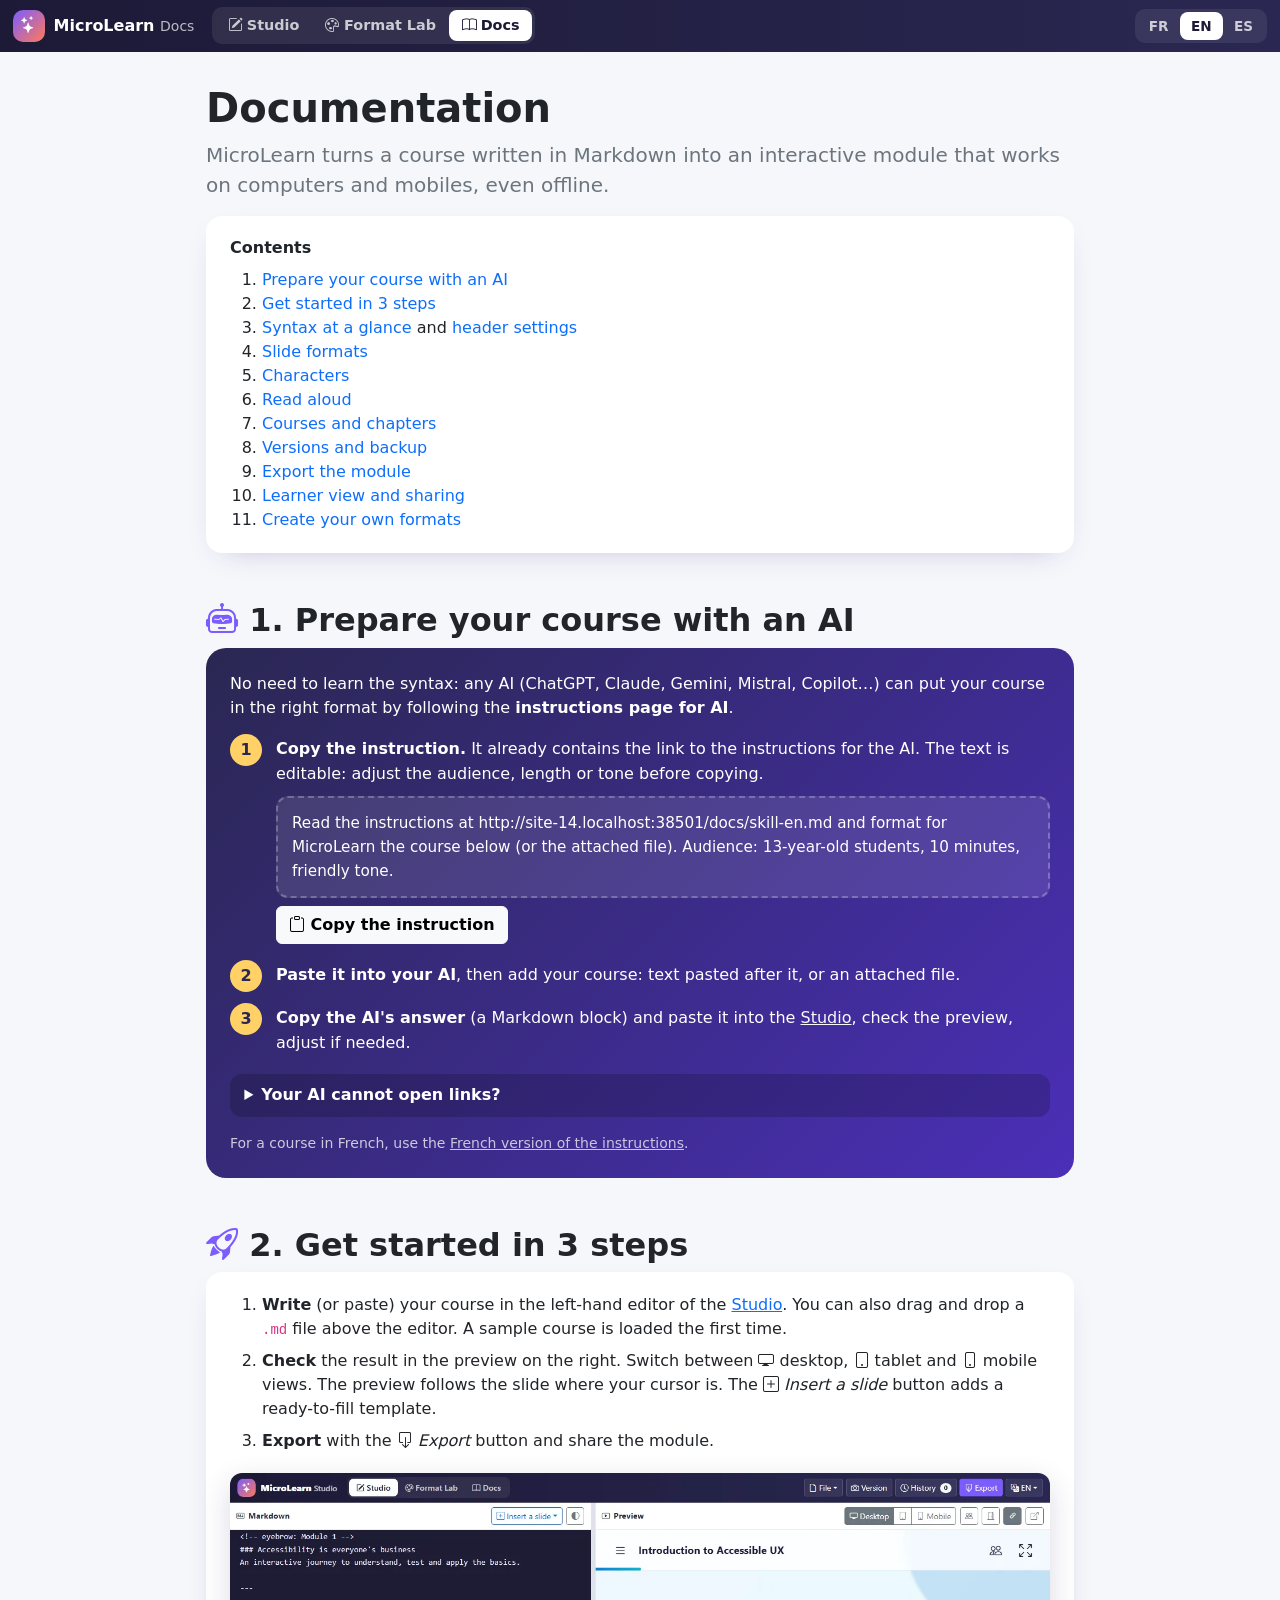
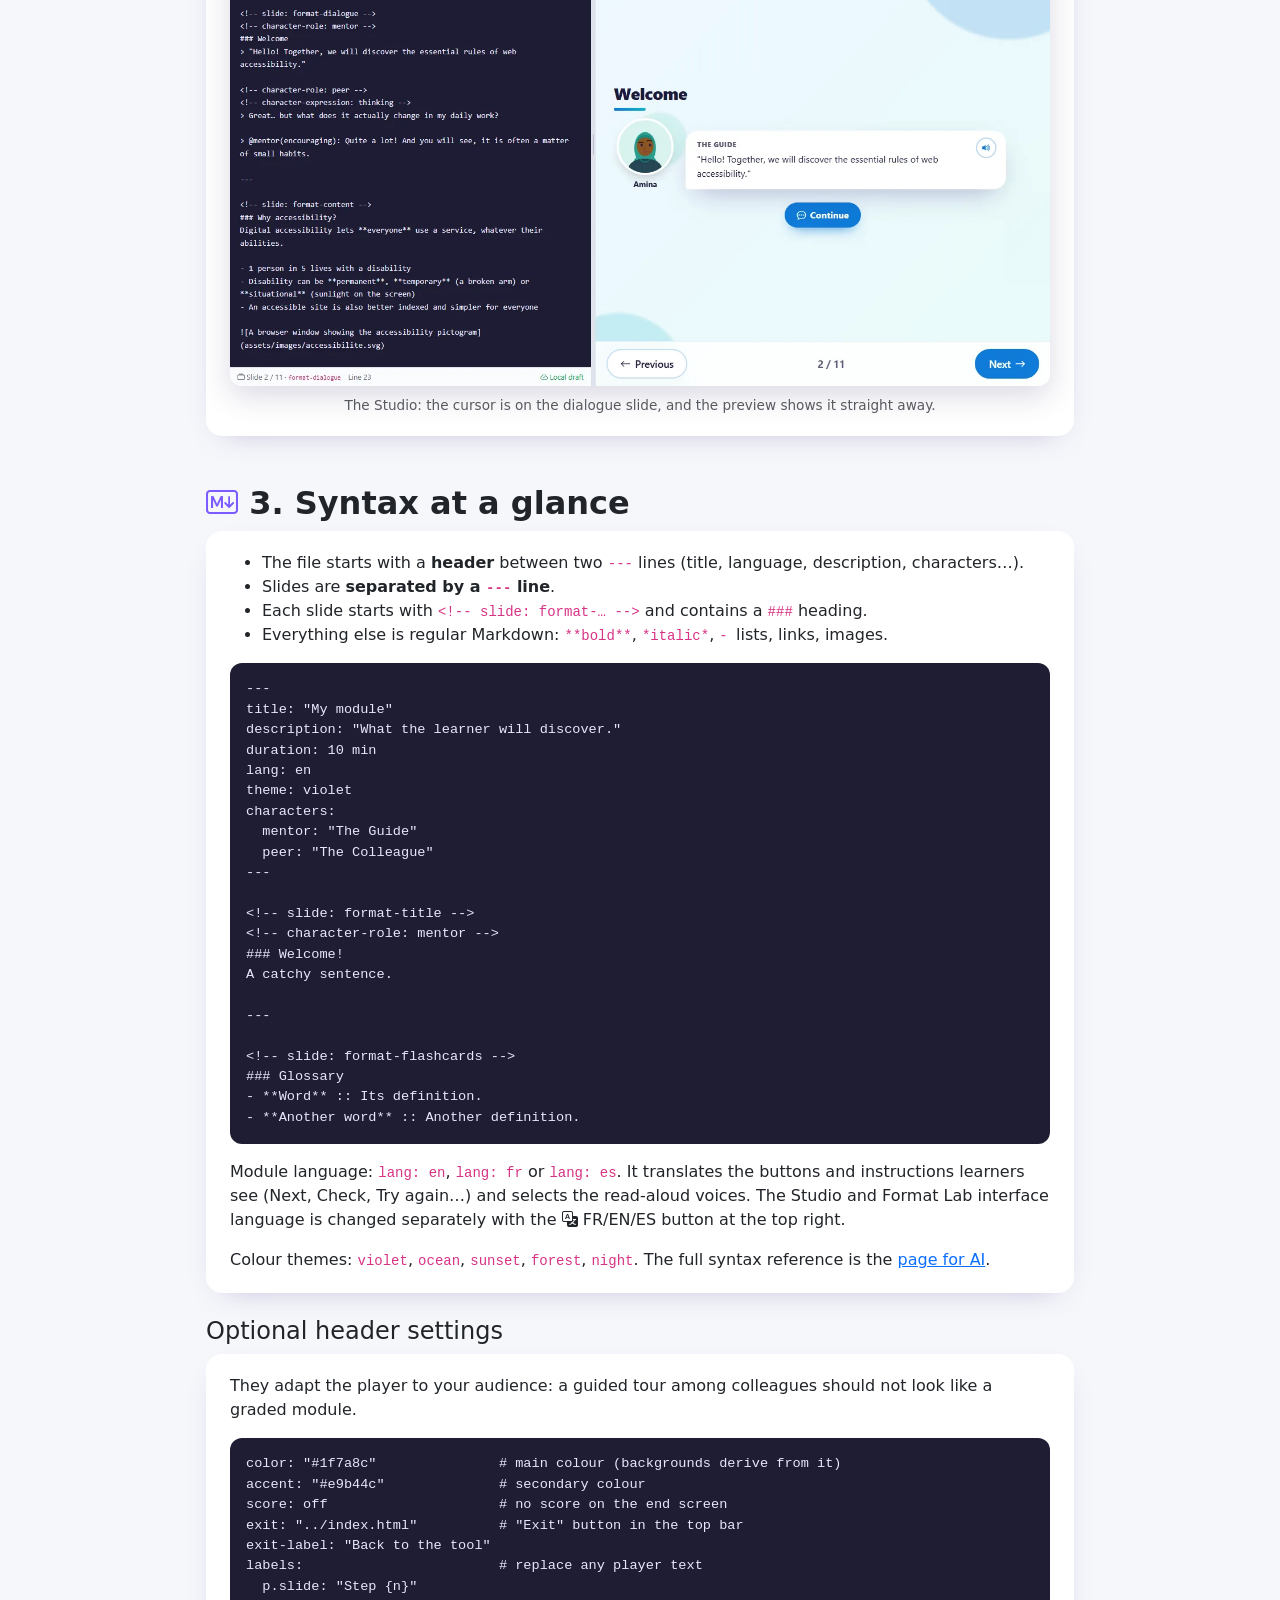
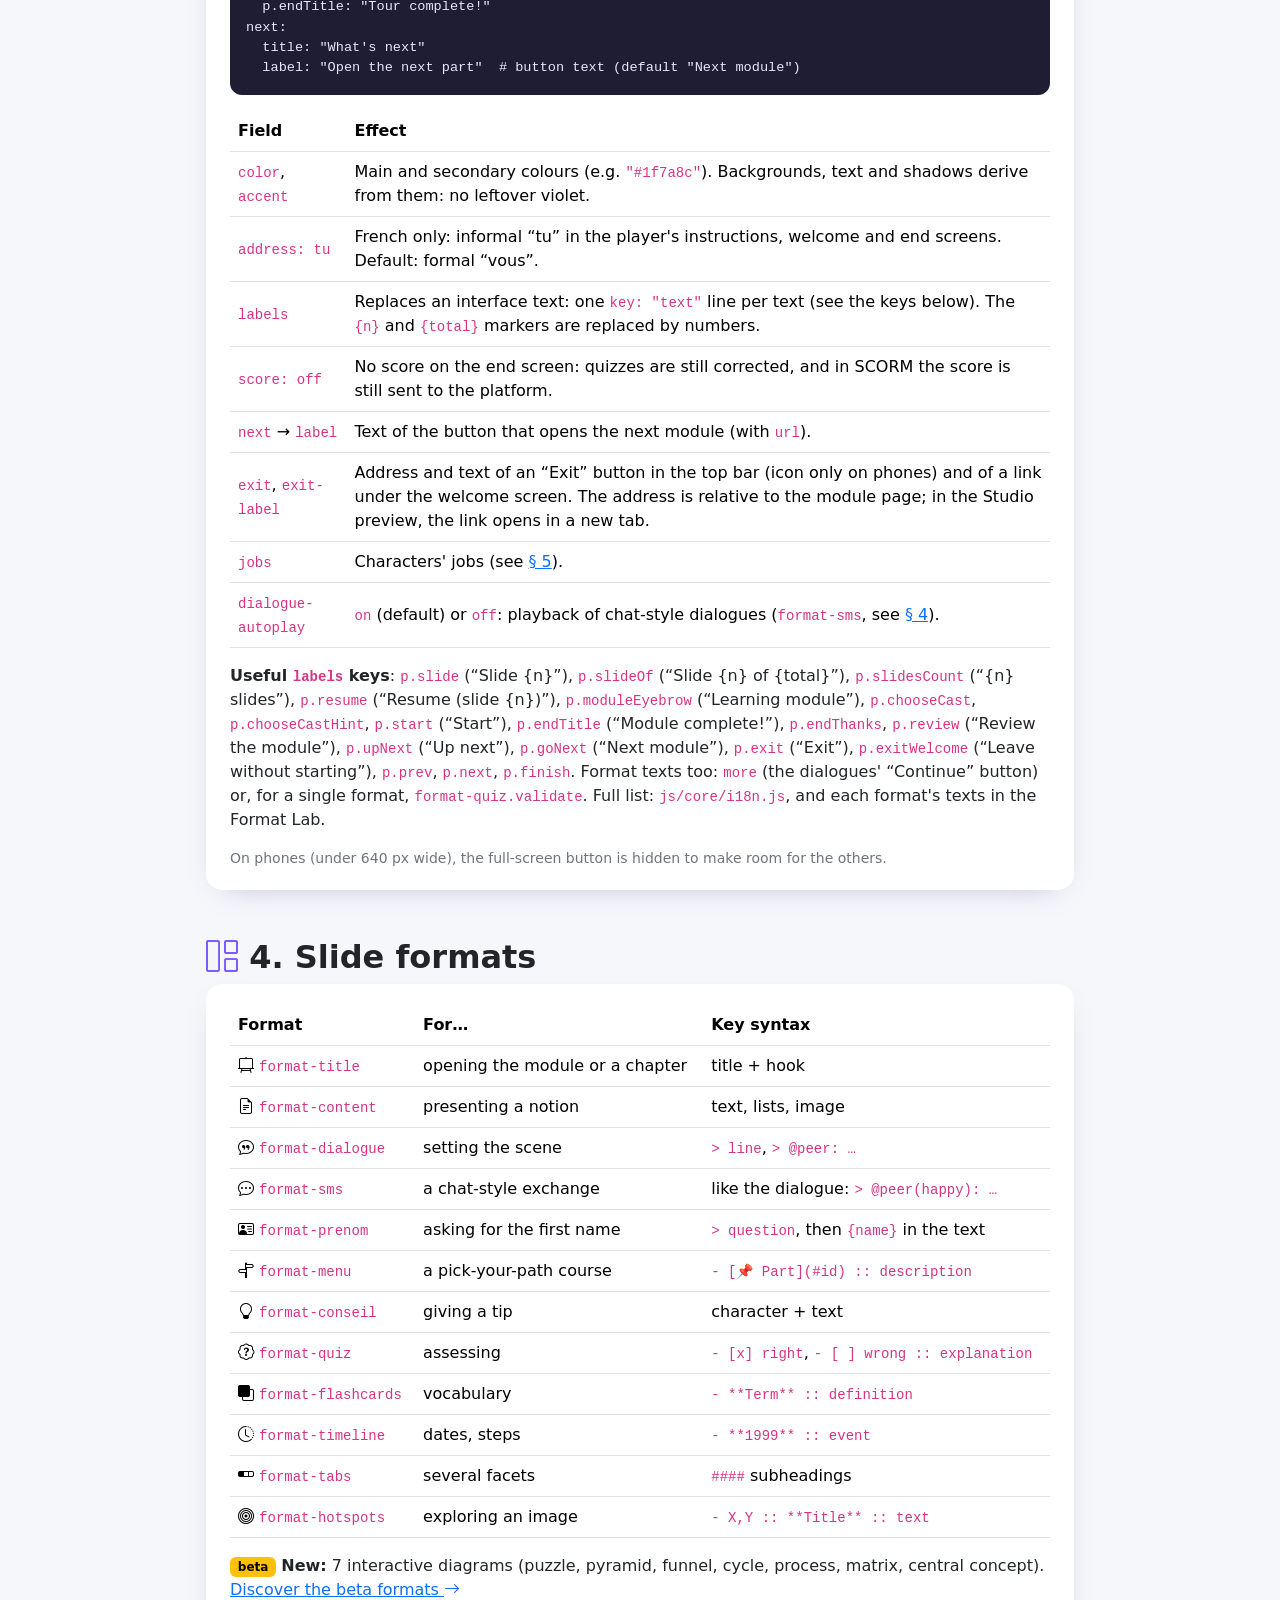
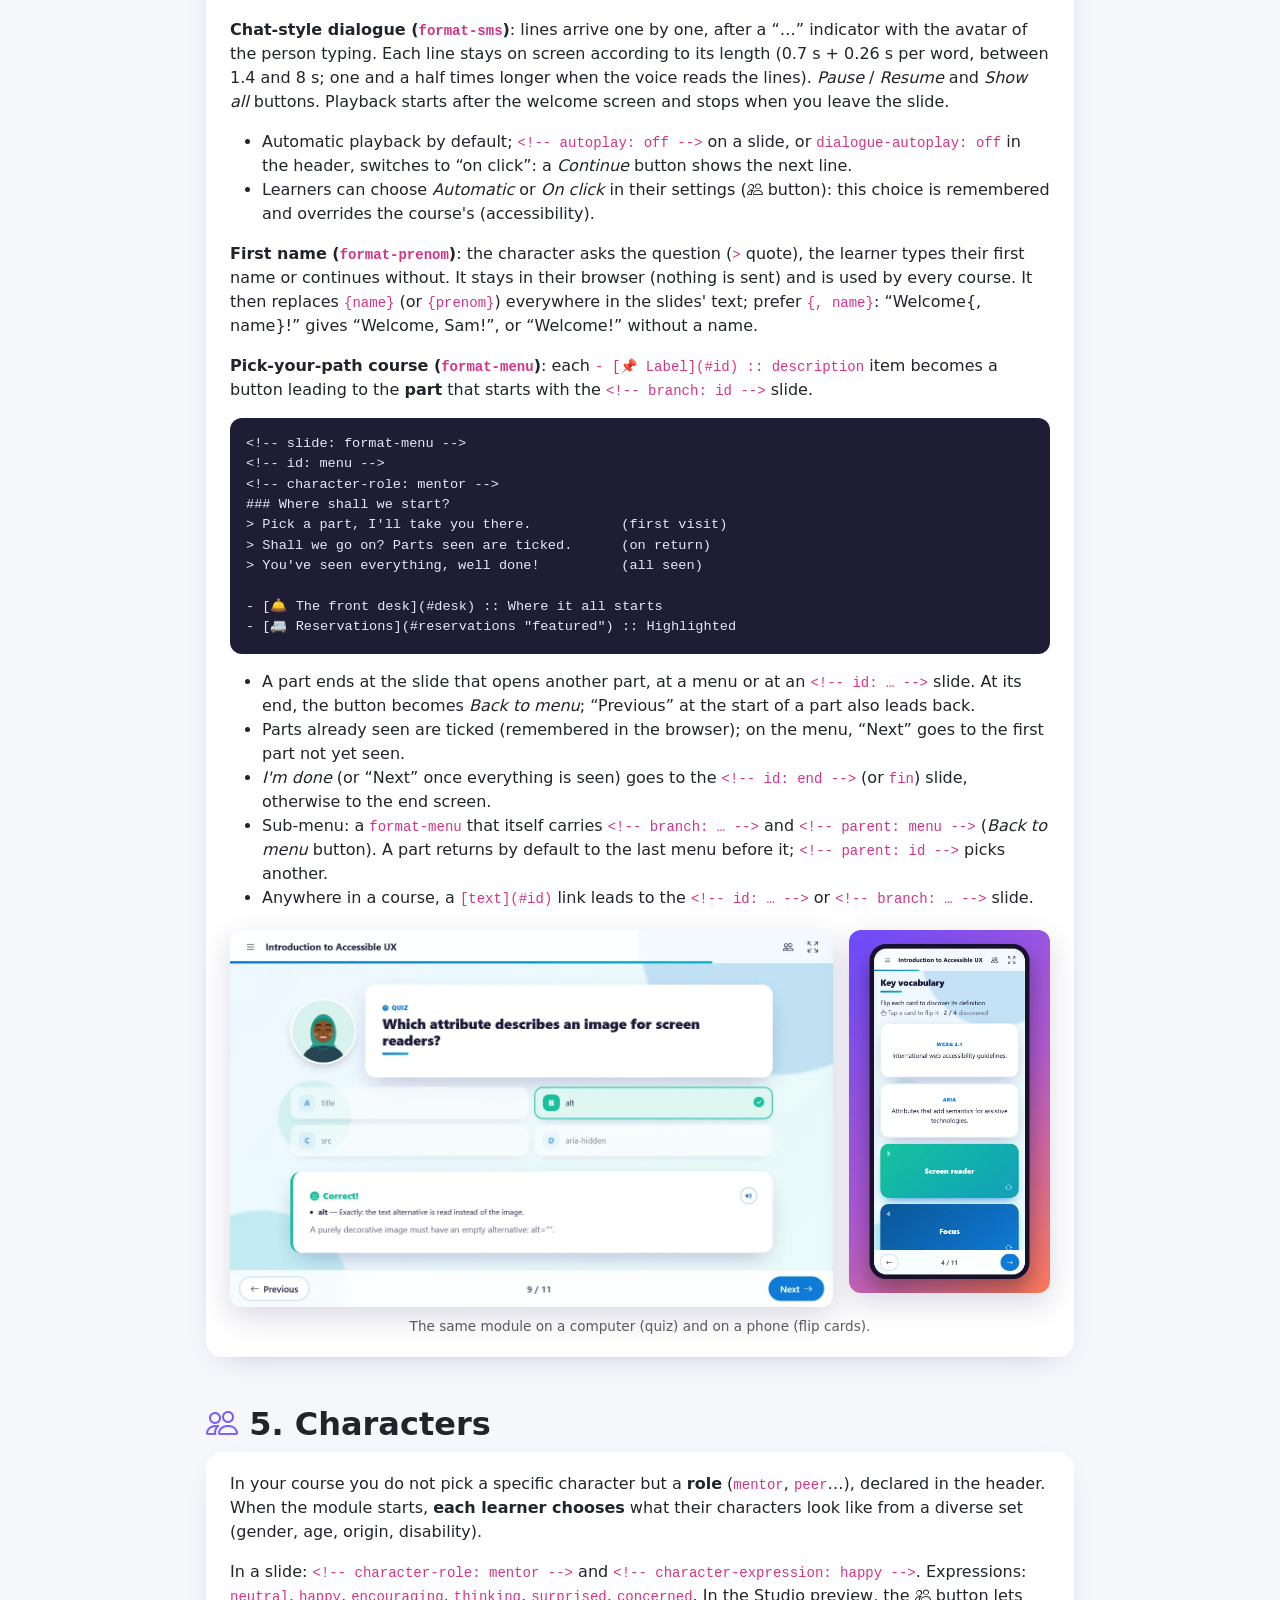
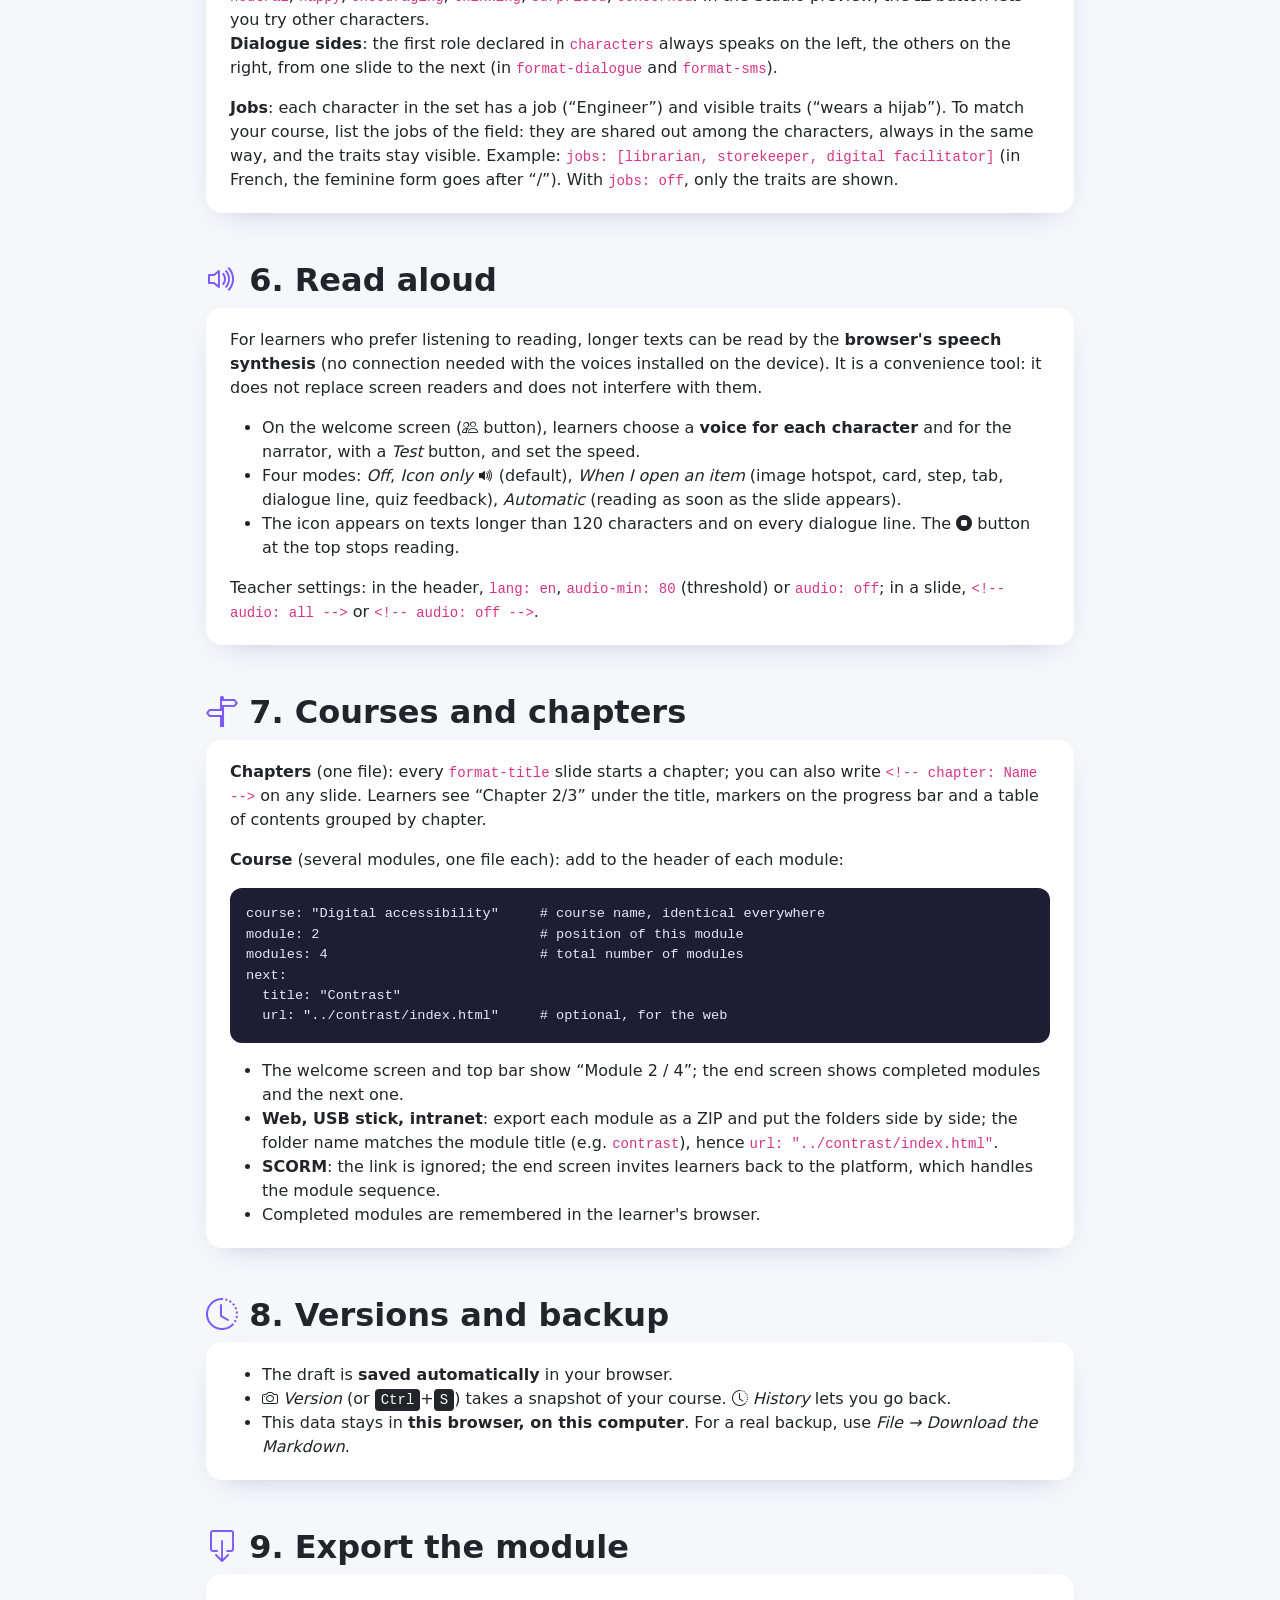
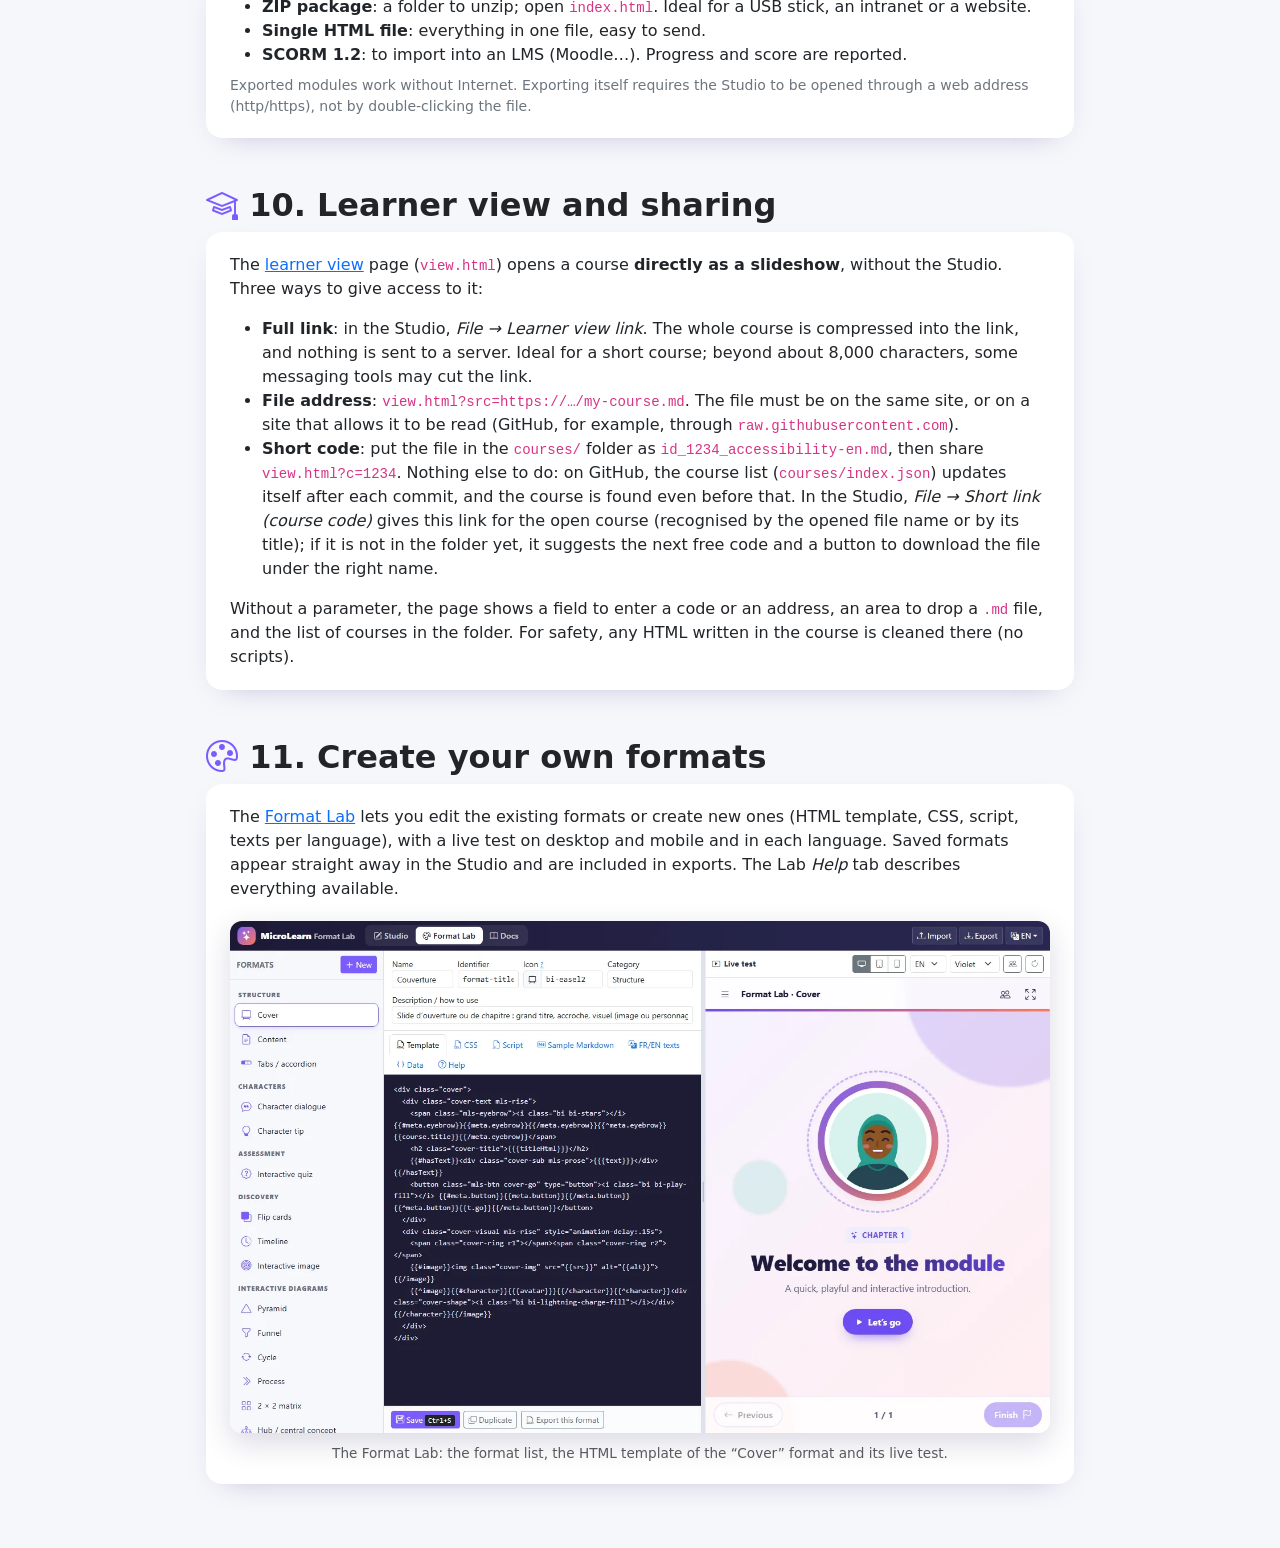
==== commit f6b8629c: "Version espagnole : interface, cours d'exemple, documentation et README - Interface ES (Studio, Form" ====
--- a/docs/index.html
+++ b/docs/index.html
@@ -4,9 +4,9 @@
   <meta charset="utf-8">
   <meta name="viewport" content="width=device-width, initial-scale=1">
   <title>Documentation — MicroLearn</title>
-  <meta name="description" content="MicroLearn Studio documentation (FR/EN): Markdown syntax, slide formats, characters, read-aloud, courses, export, and an AI skill page to format any course.">
+  <meta name="description" content="MicroLearn Studio documentation (FR/EN/ES): Markdown syntax, slide formats, characters, read-aloud, courses, export, and an AI skill page to format any course.">
   <meta property="og:title" content="Documentation — MicroLearn">
-  <meta property="og:description" content="MicroLearn Studio documentation (FR/EN): Markdown syntax, slide formats, characters, read-aloud, courses, export, and an AI skill page to format any course.">
+  <meta property="og:description" content="MicroLearn Studio documentation (FR/EN/ES): Markdown syntax, slide formats, characters, read-aloud, courses, export, and an AI skill page to format any course.">
   <link rel="stylesheet" href="../vendor/bootstrap/css/bootstrap.min.css">
   <link rel="stylesheet" href="../vendor/bootstrap-icons/bootstrap-icons.min.css">
   <link rel="stylesheet" href="../css/studio.css">
@@ -50,9 +50,10 @@
       <a href="../lab.html"><i class="bi bi-palette"></i> <span class="st-hide-sm">Format Lab</span></a>
       <a href="index.html" class="active"><i class="bi bi-book"></i> <span class="st-hide-sm">Docs</span></a>
     </div>
-    <div class="doc-lang" role="group" aria-label="Langue / Language">
+    <div class="doc-lang" role="group" aria-label="Langue / Language / Idioma">
       <button type="button" data-doc-lang="fr" lang="fr" aria-pressed="true" title="Français">FR</button>
       <button type="button" data-doc-lang="en" lang="en" aria-pressed="false" title="English">EN</button>
+      <button type="button" data-doc-lang="es" lang="es" aria-pressed="false" title="Español">ES</button>
     </div>
   </nav>
 
@@ -141,7 +142,7 @@
 ### Lexique
 - **Mot** :: Sa définition.
 - **Autre mot** :: Une autre définition.</pre>
-      <p>Langue du module : <code>lang: fr</code> ou <code>lang: en</code>. Elle traduit les boutons et consignes vus par les apprenant·es (Suivant, Valider, Réessayer…) et sélectionne les voix de lecture. L'interface du Studio et du Format Lab se change, elle, avec le bouton <i class="bi bi-translate"></i> FR/EN en haut à droite.</p>
+      <p>Langue du module : <code>lang: fr</code>, <code>lang: en</code> ou <code>lang: es</code>. Elle traduit les boutons et consignes vus par les apprenant·es (Suivant, Valider, Réessayer…) et sélectionne les voix de lecture. L'interface du Studio et du Format Lab se change, elle, avec le bouton <i class="bi bi-translate"></i> FR/EN/ES en haut à droite.</p>
       <p class="mb-0">Thèmes de couleurs : <code>violet</code>, <code>ocean</code>, <code>sunset</code>, <code>forest</code>, <code>night</code>. La référence complète de la syntaxe est la <a href="skill.md">page pour les IA</a>.</p>
     </div>
 
@@ -297,7 +298,7 @@
 
     <h2 id="lab"><i class="bi bi-palette"></i> 11. Créer ses propres formats</h2>
     <div class="docs-card">
-      <p class="mb-0">Le <a href="../lab.html">Format Lab</a> permet de modifier les formats existants ou d'en créer de nouveaux (gabarit HTML, CSS, script, textes FR/EN), avec un test en direct sur bureau et mobile et dans chaque langue. Les formats enregistrés apparaissent aussitôt dans le Studio et sont inclus dans les exports. L'onglet <em>Aide</em> du Lab détaille tout ce qui est disponible.</p>
+      <p class="mb-0">Le <a href="../lab.html">Format Lab</a> permet de modifier les formats existants ou d'en créer de nouveaux (gabarit HTML, CSS, script, textes par langue), avec un test en direct sur bureau et mobile et dans chaque langue. Les formats enregistrés apparaissent aussitôt dans le Studio et sont inclus dans les exports. L'onglet <em>Aide</em> du Lab détaille tout ce qui est disponible.</p>
       <figure class="docs-shot"><img src="images/lab-fr.webp" alt="Le Format Lab : liste des formats, code du gabarit et test en direct" loading="lazy" width="1440" height="900"><figcaption>Le Format Lab : la liste des formats, le gabarit HTML du format « Couverture » et son test en direct.</figcaption></figure>
     </div>
   </main>
@@ -387,7 +388,7 @@
 ### Glossary
 - **Word** :: Its definition.
 - **Another word** :: Another definition.</pre>
-      <p>Module language: <code>lang: en</code> or <code>lang: fr</code>. It translates the buttons and instructions learners see (Next, Check, Try again…) and selects the read-aloud voices. The Studio and Format Lab interface language is changed separately with the <i class="bi bi-translate"></i> FR/EN button at the top right.</p>
+      <p>Module language: <code>lang: en</code>, <code>lang: fr</code> or <code>lang: es</code>. It translates the buttons and instructions learners see (Next, Check, Try again…) and selects the read-aloud voices. The Studio and Format Lab interface language is changed separately with the <i class="bi bi-translate"></i> FR/EN/ES button at the top right.</p>
       <p class="mb-0">Colour themes: <code>violet</code>, <code>ocean</code>, <code>sunset</code>, <code>forest</code>, <code>night</code>. The full syntax reference is the <a href="skill-en.md">page for AI</a>.</p>
     </div>
 
@@ -542,15 +543,261 @@
 
     <h2 id="lab-en"><i class="bi bi-palette"></i> 11. Create your own formats</h2>
     <div class="docs-card">
-      <p class="mb-0">The <a href="../lab.html">Format Lab</a> lets you edit the existing formats or create new ones (HTML template, CSS, script, FR/EN texts), with a live test on desktop and mobile and in each language. Saved formats appear straight away in the Studio and are included in exports. The Lab <em>Help</em> tab describes everything available.</p>
+      <p class="mb-0">The <a href="../lab.html">Format Lab</a> lets you edit the existing formats or create new ones (HTML template, CSS, script, texts per language), with a live test on desktop and mobile and in each language. Saved formats appear straight away in the Studio and are included in exports. The Lab <em>Help</em> tab describes everything available.</p>
       <figure class="docs-shot"><img src="images/lab-en.webp" alt="The Format Lab: format list, template code and live test" loading="lazy" width="1440" height="900"><figcaption>The Format Lab: the format list, the HTML template of the “Cover” format and its live test.</figcaption></figure>
+    </div>
+  </main>
+
+  <!-- =================================================================== ESPAÑOL -->
+  <main class="docs-main" data-lang="es" lang="es" data-skill="skill-es.md" hidden>
+    <h1 class="fw-bold">Documentación</h1>
+    <p class="lead text-secondary">MicroLearn convierte un curso escrito en Markdown en un módulo interactivo que funciona en ordenadores y móviles, incluso sin conexión.</p>
+
+    <div class="docs-card docs-toc">
+      <strong>Índice</strong>
+      <ol class="mb-0 mt-2">
+        <li><a href="#ai-es">Prepara tu curso con una IA</a></li>
+        <li><a href="#start-es">Empieza en 3 pasos</a></li>
+        <li><a href="#syntax-es">La sintaxis de un vistazo</a> y los <a href="#settings-es">ajustes del encabezado</a></li>
+        <li><a href="#formats-es">Formatos de diapositiva</a></li>
+        <li><a href="#characters-es">Personajes</a></li>
+        <li><a href="#audio-es">Lectura en voz alta</a></li>
+        <li><a href="#course-es">Cursos y capítulos</a></li>
+        <li><a href="#versions-es">Versiones y copia de seguridad</a></li>
+        <li><a href="#export-es">Exportar el módulo</a></li>
+        <li><a href="#view-es">Vista del alumnado y compartir</a></li>
+        <li><a href="#lab-es">Crea tus propios formatos</a></li>
+      </ol>
+    </div>
+
+    <h2 id="ai-es"><i class="bi bi-robot"></i> 1. Prepara tu curso con una IA</h2>
+    <div class="ai-box">
+      <p>No hace falta aprender la sintaxis: cualquier IA (ChatGPT, Claude, Gemini, Mistral, Copilot…) puede dar a tu curso el formato adecuado siguiendo la <strong>página de instrucciones para IA</strong>.</p>
+      <ol class="ai-steps">
+        <li><strong>Copia la instrucción.</strong> Ya contiene el enlace a las instrucciones para la IA. El texto se puede editar: ajusta el público, la duración o el tono antes de copiarlo.
+          <div class="ai-prompt js-prompt" contenteditable="true" spellcheck="false" title="Texto editable">Lee las instrucciones en <span class="js-url">docs/skill-es.md</span> y da formato para MicroLearn al curso de abajo (o al archivo adjunto). Público: alumnado de 13 años, 10 minutos, tono cercano.</div>
+          <button class="btn btn-light fw-semibold mt-2" data-copy=".js-prompt"><i class="bi bi-clipboard"></i> Copiar la instrucción</button></li>
+        <li><strong>Pégala en tu IA</strong> y añade tu curso: texto pegado a continuación o un archivo adjunto.</li>
+        <li><strong>Copia la respuesta de la IA</strong> (un bloque Markdown), pégala en el <a class="link-light" href="../index.html">Studio</a>, revisa la vista previa y ajusta lo que haga falta.</li>
+      </ol>
+      <details class="ai-more">
+        <summary>¿Tu IA no puede abrir enlaces?</summary>
+        <p>Copia en su lugar la versión completa: las instrucciones y la petición juntas en un solo texto. Pégala en tu IA y añade tu curso.</p>
+        <button class="btn btn-sm btn-warning" data-copy-full><i class="bi bi-file-earmark-text"></i> Copiar la versión completa</button>
+        <a class="link-light small ms-2" href="skill-es.md" target="_blank">ver las instrucciones</a>
+      </details>
+      <p class="small mt-3 mb-0 opacity-75">Para un curso en francés, usa la <a class="link-light" href="skill.md" target="_blank">versión francesa de las instrucciones</a>; para un curso en inglés, la <a class="link-light" href="skill-en.md" target="_blank">versión inglesa</a>.</p>
+      <p class="small mt-2 mb-0 opacity-75 js-local" hidden>
+        <i class="bi bi-info-circle"></i> Esta aplicación se ejecuta en tu ordenador: una IA en línea no podrá leer el enlace de la instrucción.
+        Publica la aplicación (en GitHub Pages, por ejemplo) o usa la versión completa de arriba.
+      </p>
+    </div>
+
+    <h2 id="start-es"><i class="bi bi-rocket-takeoff"></i> 2. Empieza en 3 pasos</h2>
+    <div class="docs-card">
+      <ol class="mb-0">
+        <li class="mb-2"><strong>Escribe</strong> (o pega) tu curso en el editor de la izquierda del <a href="../index.html">Studio</a>. También puedes arrastrar y soltar un archivo <code>.md</code> encima del editor. La primera vez se carga un curso de ejemplo.</li>
+        <li class="mb-2"><strong>Comprueba</strong> el resultado en la vista previa de la derecha. Cambia entre las vistas <i class="bi bi-display"></i> ordenador, <i class="bi bi-tablet"></i> tableta y <i class="bi bi-phone"></i> móvil. La vista previa sigue la diapositiva donde está tu cursor. El botón <i class="bi bi-plus-square"></i> <em>Insertar una diapositiva</em> añade una plantilla lista para rellenar.</li>
+        <li><strong>Exporta</strong> con el botón <i class="bi bi-box-arrow-down"></i> <em>Exportar</em> y comparte el módulo.</li>
+      </ol>
+      <figure class="docs-shot"><img src="images/studio-en.webp" alt="El Studio: editor Markdown a la izquierda, vista previa de la diapositiva a la derecha" loading="lazy" width="1440" height="900"><figcaption>El Studio: el cursor está en la diapositiva de diálogo y la vista previa la muestra al instante.</figcaption></figure>
+    </div>
+
+    <h2 id="syntax-es"><i class="bi bi-markdown"></i> 3. La sintaxis de un vistazo</h2>
+    <div class="docs-card">
+      <ul>
+        <li>El archivo empieza con un <strong>encabezado</strong> entre dos líneas <code>---</code> (título, idioma, descripción, personajes…).</li>
+        <li>Las diapositivas se <strong>separan con una línea <code>---</code></strong>.</li>
+        <li>Cada diapositiva empieza con <code>&lt;!-- slide: format-… --&gt;</code> y contiene un título <code>###</code>.</li>
+        <li>Todo lo demás es Markdown normal: <code>**negrita**</code>, <code>*cursiva*</code>, listas con <code>- </code>, enlaces, imágenes.</li>
+      </ul>
+<pre>---
+title: "Mi módulo"
+description: "Lo que va a descubrir el alumnado."
+duration: 10 min
+lang: es
+theme: violet
+characters:
+  mentor: "La Guía"
+  peer: "El Colega"
+---
+
+&lt;!-- slide: format-title --&gt;
+&lt;!-- character-role: mentor --&gt;
+### ¡Bienvenida, bienvenido!
+Una frase que enganche.
+
+---
+
+&lt;!-- slide: format-flashcards --&gt;
+### Glosario
+- **Palabra** :: Su definición.
+- **Otra palabra** :: Otra definición.</pre>
+      <p>Idioma del módulo: <code>lang: es</code>, <code>lang: fr</code> o <code>lang: en</code>. Traduce los botones y las indicaciones que ve el alumnado (Siguiente, Comprobar, Reintentar…) y selecciona las voces de lectura. El idioma de la interfaz del Studio y del Format Lab se cambia aparte, con el botón <i class="bi bi-translate"></i> FR/EN/ES arriba a la derecha.</p>
+      <p class="mb-0">Temas de color: <code>violet</code>, <code>ocean</code>, <code>sunset</code>, <code>forest</code>, <code>night</code>. La referencia completa de la sintaxis es la <a href="skill-es.md">página para IA</a>.</p>
+    </div>
+
+    <h3 id="settings-es" class="h4 mt-4">Ajustes opcionales del encabezado</h3>
+    <div class="docs-card">
+      <p>Adaptan el reproductor a tu público: una visita guiada entre colegas no debería parecer un módulo evaluado.</p>
+<pre>color: "#1f7a8c"               # color principal (los fondos se derivan de él)
+accent: "#e9b44c"              # color secundario
+score: off                     # sin puntuación en la pantalla final
+exit: "../index.html"          # botón "Salir" en la barra superior
+exit-label: "Volver a la herramienta"
+labels:                        # sustituye cualquier texto del reproductor
+  p.slide: "Paso {n}"
+  p.endTitle: "¡Recorrido terminado!"
+next:
+  title: "Lo que sigue"
+  label: "Abrir la siguiente parte"  # texto del botón (por defecto "Módulo siguiente")</pre>
+      <div class="table-responsive">
+        <table class="table align-middle">
+          <thead><tr><th>Campo</th><th>Efecto</th></tr></thead>
+          <tbody>
+            <tr><td><code>color</code>, <code>accent</code></td><td>Colores principal y secundario (p. ej. <code>"#1f7a8c"</code>). Los fondos, el texto y las sombras se derivan de ellos: no queda ni rastro de violeta.</td></tr>
+            <tr><td><code>address: tu</code></td><td>Solo en francés: tuteo («tu») en las indicaciones, la bienvenida y la pantalla final del reproductor. Por defecto: «vous».</td></tr>
+            <tr><td><code>labels</code></td><td>Sustituye un texto de la interfaz: una línea <code>clave: "texto"</code> por texto (consulta las claves más abajo). Las marcas <code>{n}</code> y <code>{total}</code> se sustituyen por números.</td></tr>
+            <tr><td><code>score: off</code></td><td>Sin puntuación en la pantalla final: los cuestionarios se siguen corrigiendo y, en SCORM, la puntuación se sigue enviando a la plataforma.</td></tr>
+            <tr><td><code>next</code> → <code>label</code></td><td>Texto del botón que abre el módulo siguiente (con <code>url</code>).</td></tr>
+            <tr><td><code>exit</code>, <code>exit-label</code></td><td>Dirección y texto de un botón «Salir» en la barra superior (solo el icono en móviles) y de un enlace bajo la pantalla de bienvenida. La dirección es relativa a la página del módulo; en la vista previa del Studio, el enlace se abre en una pestaña nueva.</td></tr>
+            <tr><td><code>jobs</code></td><td>Profesiones de los personajes (consulta el <a href="#characters-es">§ 5</a>).</td></tr>
+            <tr><td><code>dialogue-autoplay</code></td><td><code>on</code> (por defecto) u <code>off</code>: reproducción de los diálogos tipo chat (<code>format-sms</code>, consulta el <a href="#formats-es">§ 4</a>).</td></tr>
+          </tbody>
+        </table>
+      </div>
+      <p><strong>Claves útiles de <code>labels</code></strong>: <code>p.slide</code> («Diapositiva {n}»), <code>p.slideOf</code> («Diapositiva {n} de {total}»), <code>p.slidesCount</code> («{n} diapositivas»), <code>p.resume</code> («Continuar (diapositiva {n})»), <code>p.moduleEyebrow</code> («Módulo de aprendizaje»), <code>p.chooseCast</code>, <code>p.chooseCastHint</code>, <code>p.start</code> («Empezar»), <code>p.endTitle</code> («¡Módulo terminado!»), <code>p.endThanks</code>, <code>p.review</code> («Repasar el módulo»), <code>p.upNext</code> («A continuación»), <code>p.goNext</code> («Módulo siguiente»), <code>p.exit</code> («Salir»), <code>p.exitWelcome</code> («Salir sin empezar»), <code>p.prev</code>, <code>p.next</code>, <code>p.finish</code>. También los textos de los formatos: <code>more</code> (el botón «Continuar» de los diálogos) o, para un único formato, <code>format-quiz.validate</code>. Lista completa: <code>js/core/i18n.js</code>, y los textos de cada formato en el Format Lab.</p>
+      <p class="mb-0 small text-secondary">En móviles (menos de 640 px de ancho), el botón de pantalla completa se oculta para dejar sitio a los demás.</p>
+    </div>
+
+    <h2 id="formats-es"><i class="bi bi-grid-1x2"></i> 4. Formatos de diapositiva</h2>
+    <div class="docs-card">
+      <div class="table-responsive">
+        <table class="table align-middle mb-0">
+          <thead><tr><th>Formato</th><th>Para…</th><th>Sintaxis clave</th></tr></thead>
+          <tbody>
+            <tr><td><i class="bi bi-easel2"></i> <code>format-title</code></td><td>abrir el módulo o un capítulo</td><td>título + gancho</td></tr>
+            <tr><td><i class="bi bi-file-earmark-text"></i> <code>format-content</code></td><td>presentar una noción</td><td>texto, listas, imagen</td></tr>
+            <tr><td><i class="bi bi-chat-quote"></i> <code>format-dialogue</code></td><td>poner en situación</td><td><code>&gt; réplica</code>, <code>&gt; @peer: …</code></td></tr>
+            <tr><td><i class="bi bi-chat-dots"></i> <code>format-sms</code></td><td>un intercambio tipo chat</td><td>como el diálogo: <code>&gt; @peer(happy): …</code></td></tr>
+            <tr><td><i class="bi bi-person-vcard"></i> <code>format-prenom</code></td><td>pedir el nombre</td><td><code>&gt; pregunta</code>, y luego <code>{name}</code> en el texto</td></tr>
+            <tr><td><i class="bi bi-signpost-split"></i> <code>format-menu</code></td><td>un recorrido a la carta</td><td><code>- [📌 Parte](#id) :: descripción</code></td></tr>
+            <tr><td><i class="bi bi-lightbulb"></i> <code>format-conseil</code></td><td>dar un consejo</td><td>personaje + texto</td></tr>
+            <tr><td><i class="bi bi-patch-question"></i> <code>format-quiz</code></td><td>evaluar</td><td><code>- [x] correcta</code>, <code>- [ ] incorrecta :: explicación</code></td></tr>
+            <tr><td><i class="bi bi-front"></i> <code>format-flashcards</code></td><td>vocabulario</td><td><code>- **Término** :: definición</code></td></tr>
+            <tr><td><i class="bi bi-clock-history"></i> <code>format-timeline</code></td><td>fechas, etapas</td><td><code>- **1999** :: acontecimiento</code></td></tr>
+            <tr><td><i class="bi bi-segmented-nav"></i> <code>format-tabs</code></td><td>varias facetas</td><td>subtítulos <code>####</code></td></tr>
+            <tr><td><i class="bi bi-bullseye"></i> <code>format-hotspots</code></td><td>explorar una imagen</td><td><code>- X,Y :: **Título** :: texto</code></td></tr>
+          </tbody>
+        </table>
+      </div>
+      <p class="mt-3 mb-0"><span class="badge text-bg-warning">beta</span> <strong>Novedad:</strong> 7 esquemas interactivos (puzle, pirámide, embudo, ciclo, proceso, matriz, concepto central). <a href="beta.html?lang=es">Descubre los formatos beta <i class="bi bi-arrow-right"></i></a></p>
+      <p class="mt-3"><strong>Diálogo tipo chat (<code>format-sms</code>)</strong>: las réplicas llegan una a una, tras un indicador «…» con el avatar de quien escribe. Cada réplica permanece en pantalla según su longitud (0,7 s + 0,26 s por palabra, entre 1,4 y 8 s; una vez y media más cuando la voz lee las réplicas). Botones <em>Pausa</em> / <em>Reanudar</em> y <em>Mostrar todo</em>. La reproducción empieza tras la pantalla de bienvenida y se detiene al salir de la diapositiva.</p>
+      <ul class="mb-0">
+        <li>Reproducción automática por defecto; <code>&lt;!-- autoplay: off --&gt;</code> en una diapositiva, o <code>dialogue-autoplay: off</code> en el encabezado, cambia a «al hacer clic»: un botón <em>Continuar</em> muestra la réplica siguiente.</li>
+        <li>El alumnado puede elegir <em>Automático</em> o <em>Al hacer clic</em> en sus ajustes (botón <i class="bi bi-people"></i>): esta elección se recuerda y prevalece sobre la del curso (accesibilidad).</li>
+      </ul>
+      <p class="mt-3"><strong>Nombre (<code>format-prenom</code>)</strong>: el personaje hace la pregunta (cita <code>&gt;</code>) y la persona que aprende escribe su nombre o continúa sin él. Se queda en su navegador (no se envía nada) y lo usan todos los cursos. Después sustituye a <code>{name}</code> (o <code>{prenom}</code>) en todo el texto de las diapositivas; mejor usa <code>{, name}</code>: «Te damos la bienvenida{, name}» da «Te damos la bienvenida, Sam», o «Te damos la bienvenida» sin nombre.</p>
+      <p><strong>Recorrido a la carta (<code>format-menu</code>)</strong>: cada elemento <code>- [📌 Etiqueta](#id) :: descripción</code> se convierte en un botón que lleva a la <strong>parte</strong> que empieza con la diapositiva <code>&lt;!-- branch: id --&gt;</code>.</p>
+<pre>&lt;!-- slide: format-menu --&gt;
+&lt;!-- id: menu --&gt;
+&lt;!-- character-role: mentor --&gt;
+### ¿Por dónde empezamos?
+&gt; Elige una parte, yo te llevo.                 (primera visita)
+&gt; ¿Seguimos? Las partes vistas están marcadas. (al volver)
+&gt; Lo has visto todo, ¡bien hecho!              (todo visto)
+
+- [🛎️ La recepción](#recepcion) :: Donde empieza todo
+- [🚐 Las reservas](#reservas "featured") :: Destacada</pre>
+      <ul class="mb-0">
+        <li>Una parte termina en la diapositiva que abre otra parte, en un menú o en una diapositiva <code>&lt;!-- id: … --&gt;</code>. Al final, el botón pasa a ser <em>Volver al menú</em>; «Anterior» al principio de una parte también lleva de vuelta.</li>
+        <li>Las partes ya vistas se marcan (se recuerdan en el navegador); en el menú, «Siguiente» va a la primera parte aún no vista.</li>
+        <li><em>He terminado</em> (o «Siguiente» cuando todo está visto) va a la diapositiva <code>&lt;!-- id: end --&gt;</code> (o <code>fin</code>); si no existe, a la pantalla final.</li>
+        <li>Submenú: un <code>format-menu</code> que a su vez lleva <code>&lt;!-- branch: … --&gt;</code> y <code>&lt;!-- parent: menu --&gt;</code> (botón <em>Volver al menú</em>). Por defecto, una parte vuelve al último menú anterior; <code>&lt;!-- parent: id --&gt;</code> elige otro.</li>
+        <li>En cualquier punto de un curso, un enlace <code>[texto](#id)</code> lleva a la diapositiva <code>&lt;!-- id: … --&gt;</code> o <code>&lt;!-- branch: … --&gt;</code>.</li>
+      </ul>
+      <figure class="docs-shot"><div class="docs-shots"><img class="wide" src="images/quiz-en.webp" alt="Un cuestionario en un ordenador, con la respuesta y su explicación" loading="lazy" width="1280" height="800"><img class="phone" src="images/mobile-cards-en.webp" alt="Tarjetas giratorias en un móvil" loading="lazy" width="780" height="1410"></div><figcaption>El mismo módulo en un ordenador (cuestionario) y en un móvil (tarjetas giratorias).</figcaption></figure>
+    </div>
+
+    <h2 id="characters-es"><i class="bi bi-people"></i> 5. Personajes</h2>
+    <div class="docs-card">
+      <p>En tu curso no eliges un personaje concreto, sino un <strong>rol</strong> (<code>mentor</code>, <code>peer</code>…), declarado en el encabezado. Al empezar el módulo, <strong>cada persona elige</strong> el aspecto de sus personajes entre un conjunto diverso (género, edad, origen, discapacidad).</p>
+      <p class="mb-0">En una diapositiva: <code>&lt;!-- character-role: mentor --&gt;</code> y <code>&lt;!-- character-expression: happy --&gt;</code>. Expresiones: <code>neutral</code>, <code>happy</code>, <code>encouraging</code>, <code>thinking</code>, <code>surprised</code>, <code>concerned</code>. En la vista previa del Studio, el botón <i class="bi bi-people"></i> permite probar otros personajes.</p>
+      <p><strong>Lados del diálogo</strong>: el primer rol declarado en <code>characters</code> habla siempre a la izquierda y los demás a la derecha, de una diapositiva a otra (en <code>format-dialogue</code> y <code>format-sms</code>).</p>
+      <p class="mb-0"><strong>Profesiones</strong>: cada personaje del conjunto tiene una profesión («Ingeniera») y rasgos visibles («lleva hiyab»). Para ajustarte a tu curso, enumera las profesiones del ámbito: se reparten entre los personajes, siempre de la misma manera, y los rasgos siguen visibles. Ejemplo: <code>jobs: [bibliotecario, almacenero, dinamizadora digital]</code> (en francés, la forma femenina va después de «/»). Con <code>jobs: off</code>, solo se muestran los rasgos.</p>
+    </div>
+
+    <h2 id="audio-es"><i class="bi bi-volume-up"></i> 6. Lectura en voz alta</h2>
+    <div class="docs-card">
+      <p>Para quienes prefieren escuchar antes que leer, los textos largos pueden leerse con la <strong>síntesis de voz del navegador</strong> (sin conexión con las voces instaladas en el dispositivo). Es una herramienta de comodidad: no sustituye a los lectores de pantalla ni interfiere con ellos.</p>
+      <ul>
+        <li>En la pantalla de bienvenida (botón <i class="bi bi-people"></i>), cada persona elige una <strong>voz para cada personaje</strong> y para la narración, con un botón <em>Probar</em>, y ajusta la velocidad.</li>
+        <li>Cuatro modos: <em>Desactivada</em>, <em>Solo el icono</em> <i class="bi bi-volume-up-fill"></i> (por defecto), <em>Al abrir un elemento</em> (zona de imagen, tarjeta, etapa, pestaña, réplica de diálogo, respuesta de cuestionario), <em>Automática</em> (lectura en cuanto aparece la diapositiva).</li>
+        <li>El icono aparece en los textos de más de 120 caracteres y en cada réplica de diálogo. El botón <i class="bi bi-stop-circle-fill"></i> de arriba detiene la lectura.</li>
+      </ul>
+      <p class="mb-0">Ajustes para docentes: en el encabezado, <code>lang: es</code>, <code>audio-min: 80</code> (umbral) o <code>audio: off</code>; en una diapositiva, <code>&lt;!-- audio: all --&gt;</code> o <code>&lt;!-- audio: off --&gt;</code>.</p>
+    </div>
+
+    <h2 id="course-es"><i class="bi bi-signpost-split"></i> 7. Cursos y capítulos</h2>
+    <div class="docs-card">
+      <p><strong>Capítulos</strong> (un archivo): cada diapositiva <code>format-title</code> empieza un capítulo; también puedes escribir <code>&lt;!-- chapter: Nombre --&gt;</code> en cualquier diapositiva. El alumnado ve «Capítulo 2/3» bajo el título, marcas en la barra de progreso y un índice agrupado por capítulos.</p>
+      <p><strong>Curso</strong> (varios módulos, un archivo por módulo): añade al encabezado de cada módulo:</p>
+<pre>course: "Accesibilidad digital"    # nombre del curso, idéntico en todos
+module: 2                           # posición de este módulo
+modules: 4                          # número total de módulos
+next:
+  title: "Contraste"
+  url: "../contraste/index.html"    # opcional, para la web</pre>
+      <ul class="mb-0">
+        <li>La pantalla de bienvenida y la barra superior muestran «Módulo 2 / 4»; la pantalla final muestra los módulos completados y el siguiente.</li>
+        <li><strong>Web, memoria USB, intranet</strong>: exporta cada módulo en ZIP y coloca las carpetas una al lado de otra; el nombre de la carpeta corresponde al título del módulo (p. ej. <code>contraste</code>), de ahí <code>url: "../contraste/index.html"</code>.</li>
+        <li><strong>SCORM</strong>: el enlace se ignora; la pantalla final invita a volver a la plataforma, que gestiona el orden de los módulos.</li>
+        <li>Los módulos completados se recuerdan en el navegador de cada persona.</li>
+      </ul>
+    </div>
+
+    <h2 id="versions-es"><i class="bi bi-clock-history"></i> 8. Versiones y copia de seguridad</h2>
+    <div class="docs-card">
+      <ul class="mb-0">
+        <li>El borrador se <strong>guarda automáticamente</strong> en tu navegador.</li>
+        <li><i class="bi bi-camera"></i> <em>Versión</em> (o <kbd>Ctrl</kbd>+<kbd>S</kbd>) toma una instantánea de tu curso. <i class="bi bi-clock-history"></i> <em>Historial</em> te permite volver atrás.</li>
+        <li>Estos datos se quedan en <strong>este navegador, en este ordenador</strong>. Para una copia de seguridad de verdad, usa <em>Archivo → Descargar el Markdown</em>.</li>
+      </ul>
+    </div>
+
+    <h2 id="export-es"><i class="bi bi-box-arrow-down"></i> 9. Exportar el módulo</h2>
+    <div class="docs-card">
+      <ul class="mb-0">
+        <li><strong>Paquete ZIP</strong>: una carpeta para descomprimir; abre <code>index.html</code>. Ideal para una memoria USB, una intranet o un sitio web.</li>
+        <li><strong>Archivo HTML único</strong>: todo en un solo archivo, fácil de enviar.</li>
+        <li><strong>SCORM 1.2</strong>: para importar en un LMS (Moodle…). Se registran el progreso y la puntuación.</li>
+      </ul>
+      <p class="mt-2 mb-0 small text-secondary">Los módulos exportados funcionan sin Internet. Para exportar, en cambio, el Studio debe abrirse desde una dirección web (http/https), no con doble clic en el archivo.</p>
+    </div>
+
+    <h2 id="view-es"><i class="bi bi-mortarboard"></i> 10. Vista del alumnado y compartir</h2>
+    <div class="docs-card">
+      <p>La página de <a href="../view.html?lang=es">vista del alumnado</a> (<code>view.html</code>) abre un curso <strong>directamente como presentación</strong>, sin el Studio. Tres maneras de dar acceso:</p>
+      <ul>
+        <li><strong>Enlace completo</strong>: en el Studio, <em>Archivo → Enlace a la vista del alumnado</em>. Todo el curso se comprime en el enlace y no se envía nada a ningún servidor. Ideal para un curso corto; a partir de unos 8000 caracteres, algunas aplicaciones de mensajería pueden cortar el enlace.</li>
+        <li><strong>Dirección de archivo</strong>: <code>view.html?src=https://…/mi-curso.md</code>. El archivo debe estar en el mismo sitio o en un sitio que permita leerlo (GitHub, por ejemplo, a través de <code>raw.githubusercontent.com</code>).</li>
+        <li><strong>Código corto</strong>: coloca el archivo en la carpeta <code>courses/</code> con el nombre <code>id_1234_accesibilidad-es.md</code> y comparte <code>view.html?c=1234</code>. No hay que hacer nada más: en GitHub, la lista de cursos (<code>courses/index.json</code>) se actualiza sola tras cada commit, y el curso se encuentra incluso antes. En el Studio, <em>Archivo → Enlace corto (código del curso)</em> da este enlace para el curso abierto (reconocido por el nombre del archivo abierto o por su título); si aún no está en la carpeta, propone el siguiente código libre y un botón para descargar el archivo con el nombre correcto.</li>
+      </ul>
+      <p class="mb-0">Sin parámetro, la página muestra un campo para introducir un código o una dirección, una zona para soltar un archivo <code>.md</code> y la lista de cursos de la carpeta. Por seguridad, todo el HTML escrito en el curso se limpia allí (sin scripts).</p>
+    </div>
+
+    <h2 id="lab-es"><i class="bi bi-palette"></i> 11. Crea tus propios formatos</h2>
+    <div class="docs-card">
+      <p class="mb-0">El <a href="../lab.html">Format Lab</a> te permite modificar los formatos existentes o crear otros nuevos (plantilla HTML, CSS, script, textos por idioma), con una prueba en directo en ordenador y móvil y en cada idioma. Los formatos guardados aparecen al instante en el Studio y se incluyen en las exportaciones. La pestaña <em>Ayuda</em> del Lab describe todo lo disponible.</p>
+      <figure class="docs-shot"><img src="images/lab-en.webp" alt="El Format Lab: lista de formatos, código de la plantilla y prueba en directo" loading="lazy" width="1440" height="900"><figcaption>El Format Lab: la lista de formatos, la plantilla HTML del formato «Portada» y su prueba en directo.</figcaption></figure>
     </div>
   </main>
 
   <script>
     (function () {
       var COPY = { fr: ['Copié !', 'Copie impossible : sélectionnez le texte manuellement.', 'Lecture impossible en file:// : ouvrez la page des instructions (lien « voir les instructions ») et copiez son contenu.', 'Ma demande'],
-                   en: ['Copied!', 'Copy failed: select the text manually.', 'Cannot read the file over file://: open the instructions page (“view the instructions” link) and copy its content.', 'My request'] };
+                   en: ['Copied!', 'Copy failed: select the text manually.', 'Cannot read the file over file://: open the instructions page (“view the instructions” link) and copy its content.', 'My request'],
+                   es: ['¡Copiado!', 'No se ha podido copiar: selecciona el texto manualmente.', 'No se puede leer el archivo en file://: abre la página de instrucciones (enlace «ver las instrucciones») y copia su contenido.', 'Mi petición'] };
       var isLocal = /^(localhost|127\.|\[::1\])/.test(location.hostname) || location.protocol === 'file:';
 
       function copy(text, btn, lang) {
@@ -576,6 +823,8 @@
           var consigne = main.querySelector('.js-prompt').innerText.trim();
           var suite = lang === 'fr'
             ? consigne.replace(/^Lis les instructions sur \S+ et mets en forme/, 'En suivant les instructions ci-dessus, mets en forme')
+            : lang === 'es'
+            ? consigne.replace(/^Lee las instrucciones en \S+ y da formato/, 'Siguiendo las instrucciones anteriores, da formato')
             : consigne.replace(/^Read the instructions at \S+ and format/, 'Following the instructions above, format');
           fetch(file).then(function (r) { if (!r.ok) throw 0; return r.text(); })
             .then(function (t) { copy(t.trim() + '\n\n---\n\n# ' + COPY[lang][3] + '\n\n' + suite + '\n', b, lang); })
@@ -583,7 +832,7 @@
         });
       });
 
-      // Langue : ?lang=en, sinon celle choisie dans le Studio, sinon celle du navigateur.
+      // Langue : ?lang=en|es, sinon celle choisie dans le Studio, sinon celle du navigateur.
       function stored() { try { return JSON.parse(localStorage.getItem('mls.ui.lang')); } catch (e) { return null; } }
       function show(lang, save) {
         document.documentElement.lang = lang;
@@ -595,8 +844,9 @@
         b.addEventListener('click', function () { show(b.getAttribute('data-doc-lang'), true); });
       });
       var q = new URLSearchParams(location.search).get('lang');
-      var lang = q || stored() || (/^fr/i.test(navigator.language || '') ? 'fr' : 'en');
-      show(lang === 'en' ? 'en' : 'fr', false);
+      var nav = navigator.language || '';
+      var lang = q || stored() || (/^fr/i.test(nav) ? 'fr' : /^es/i.test(nav) ? 'es' : 'en');
+      show(lang === 'en' || lang === 'es' ? lang : 'fr', false);
     })();
   </script>
 </body>
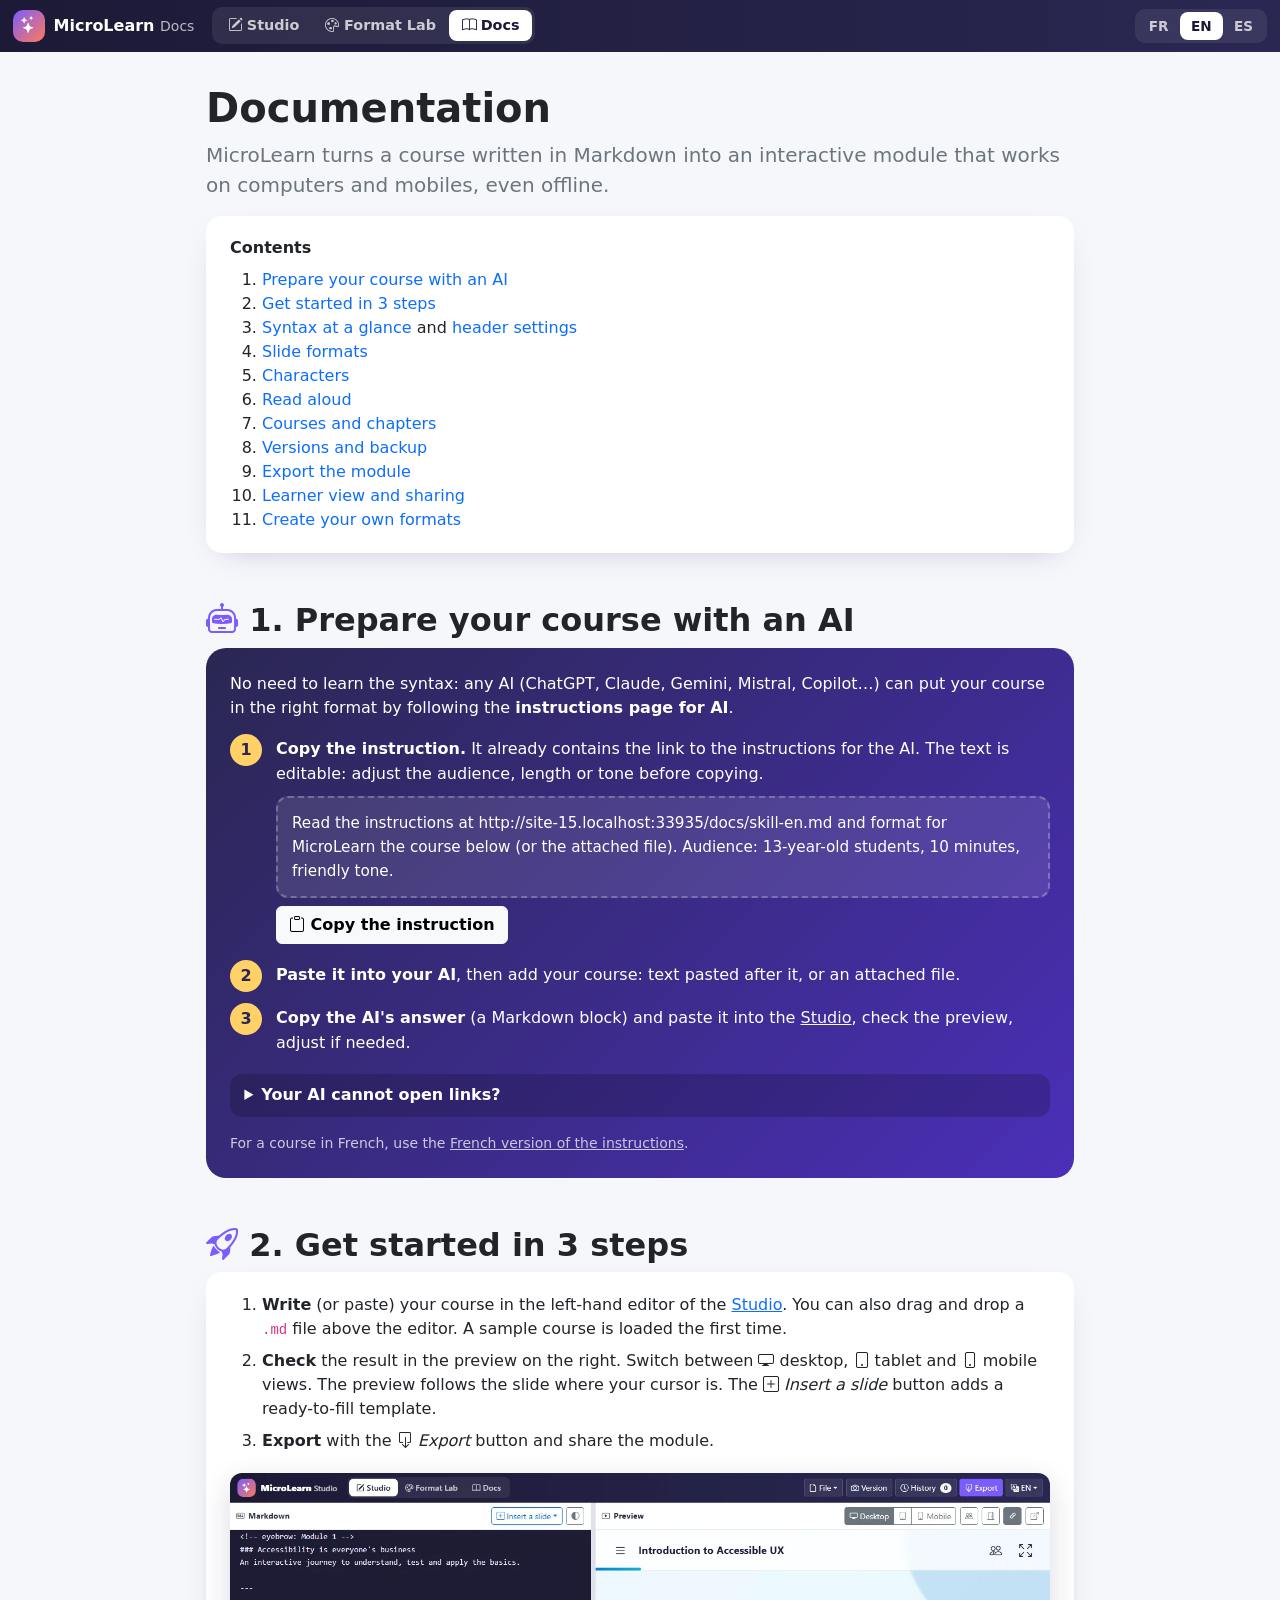
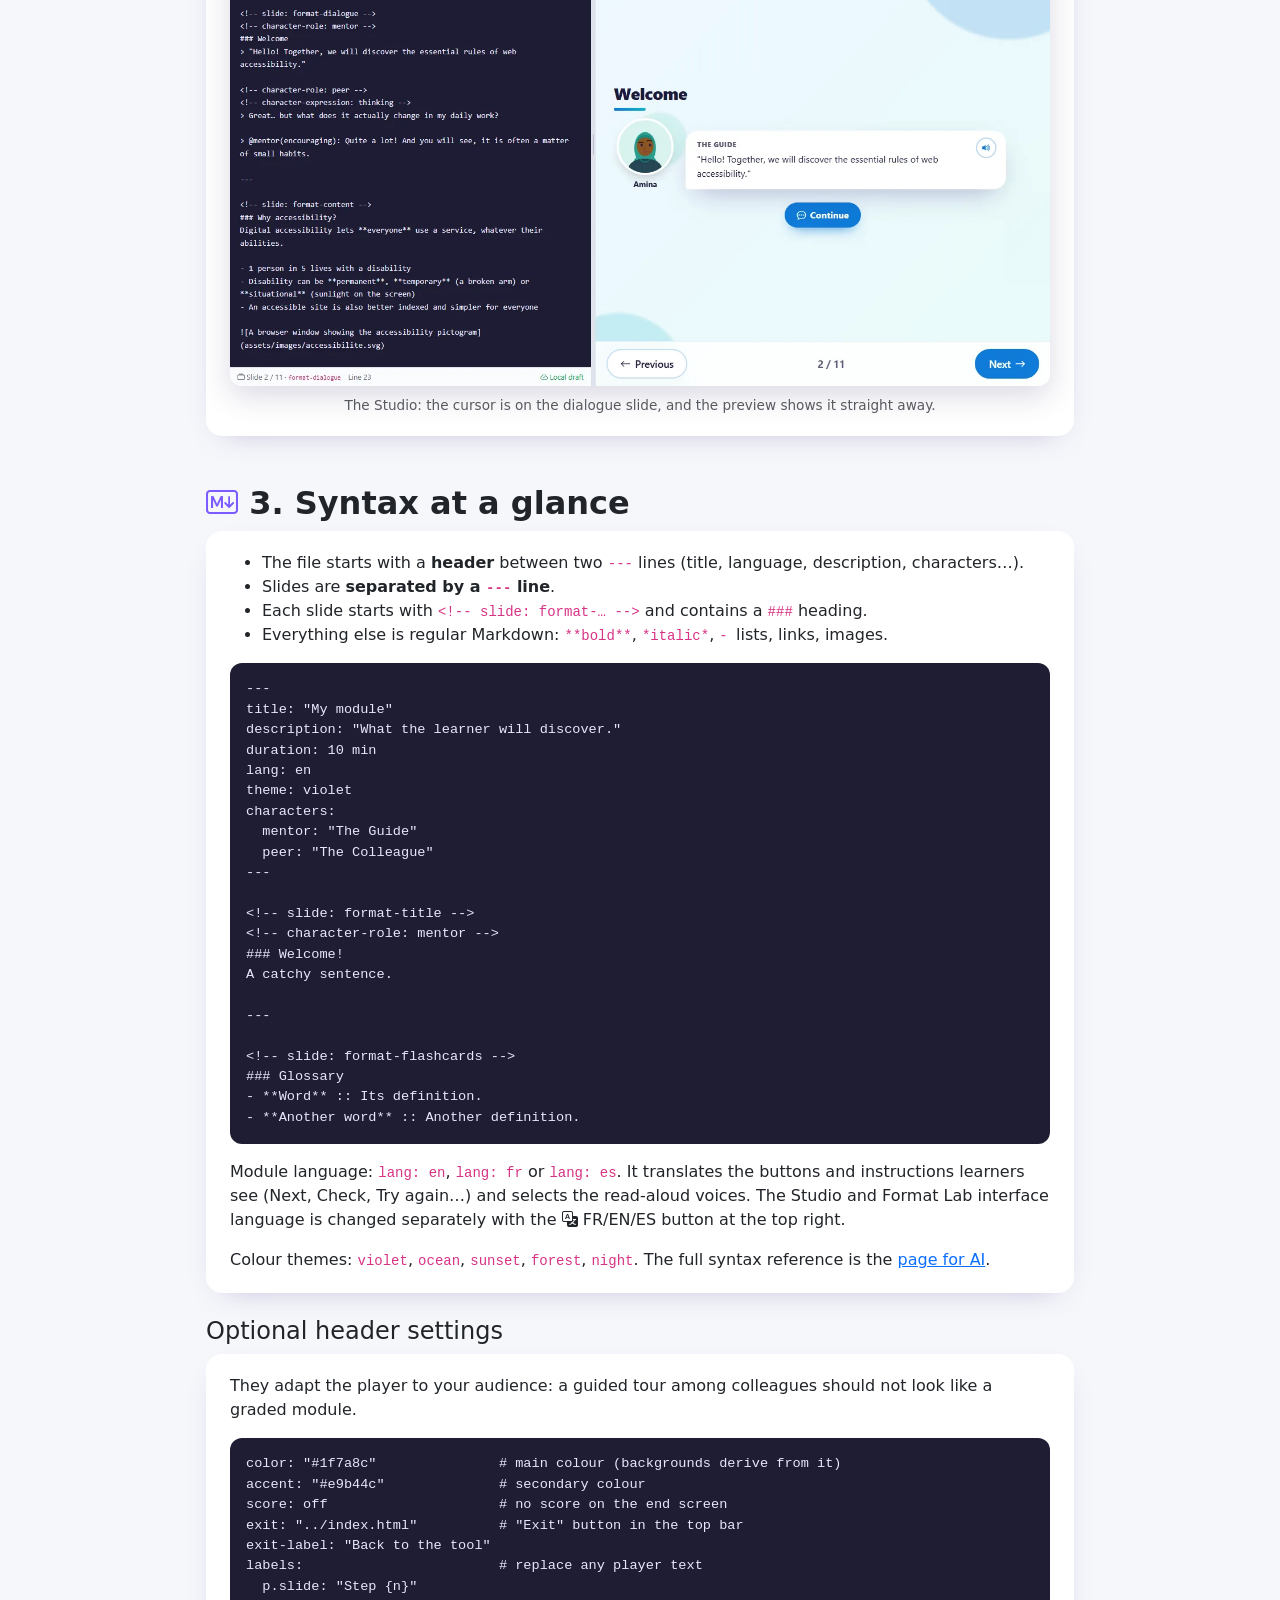
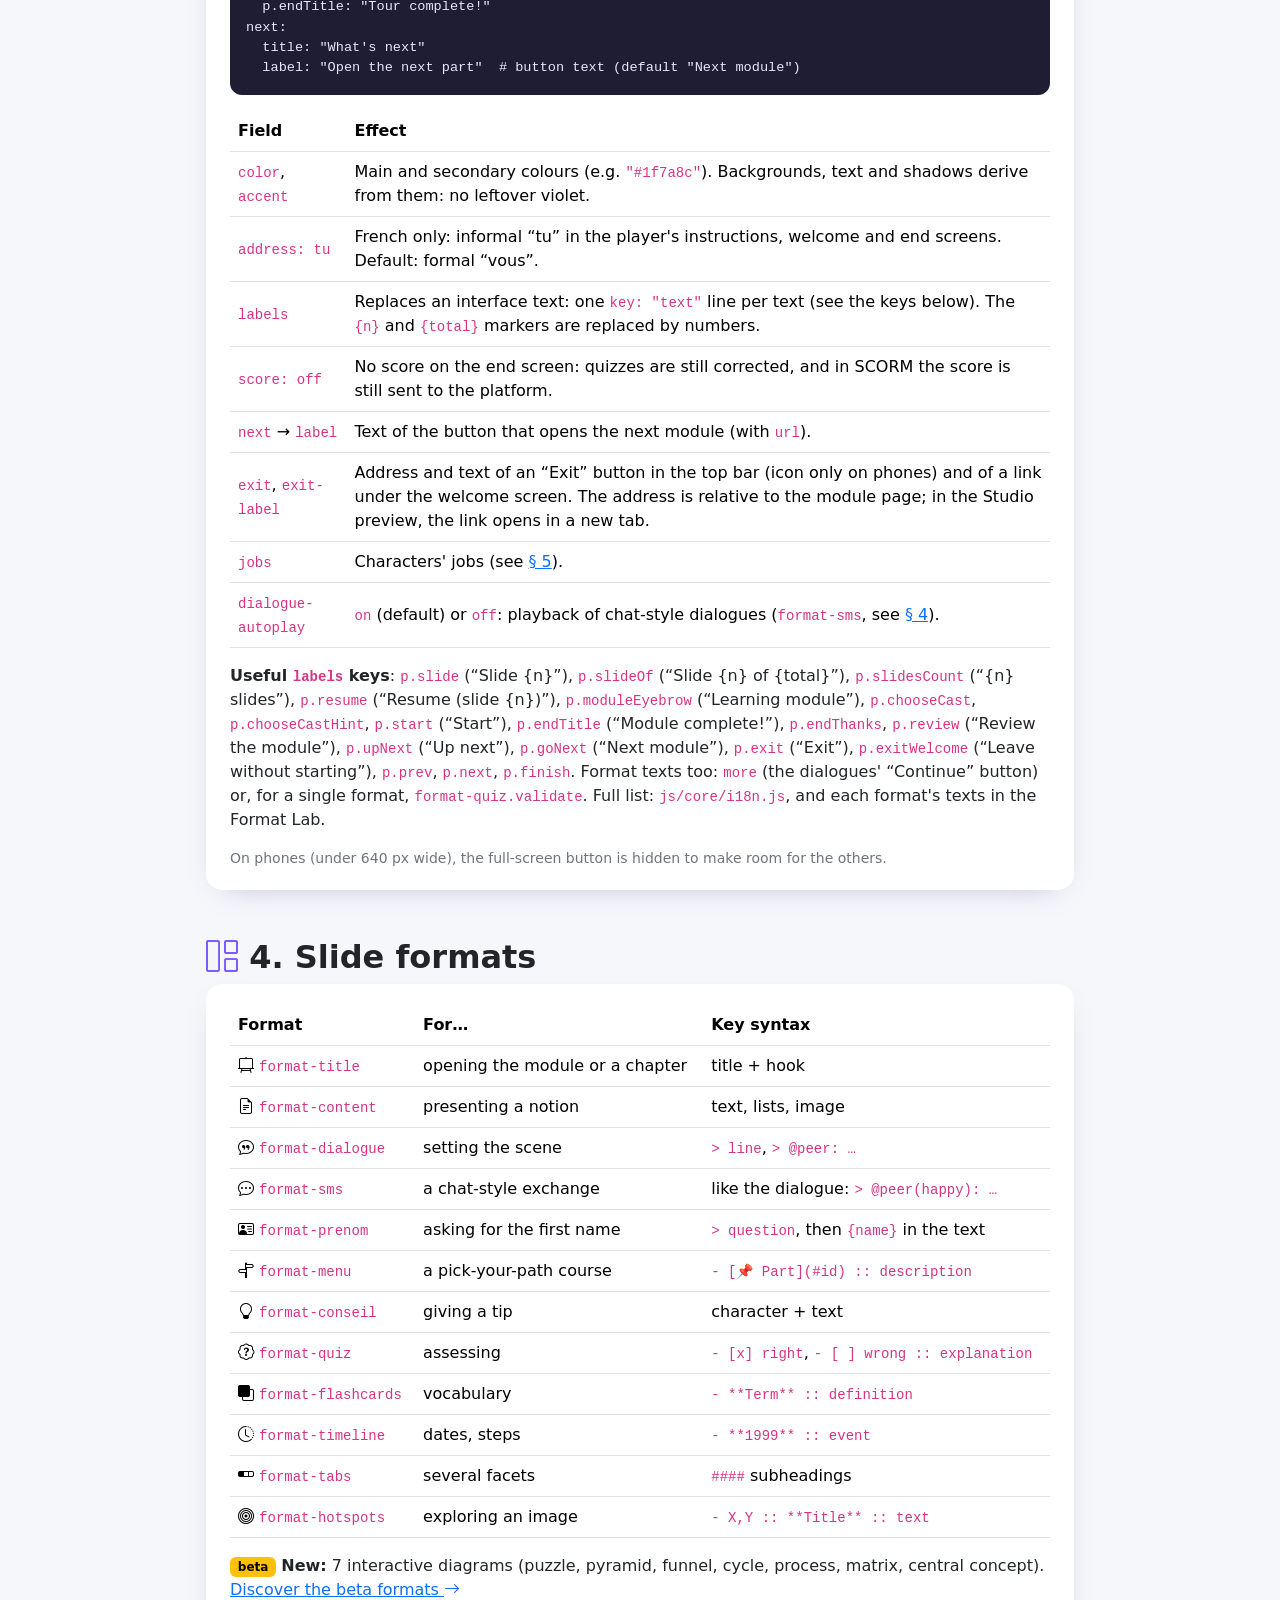
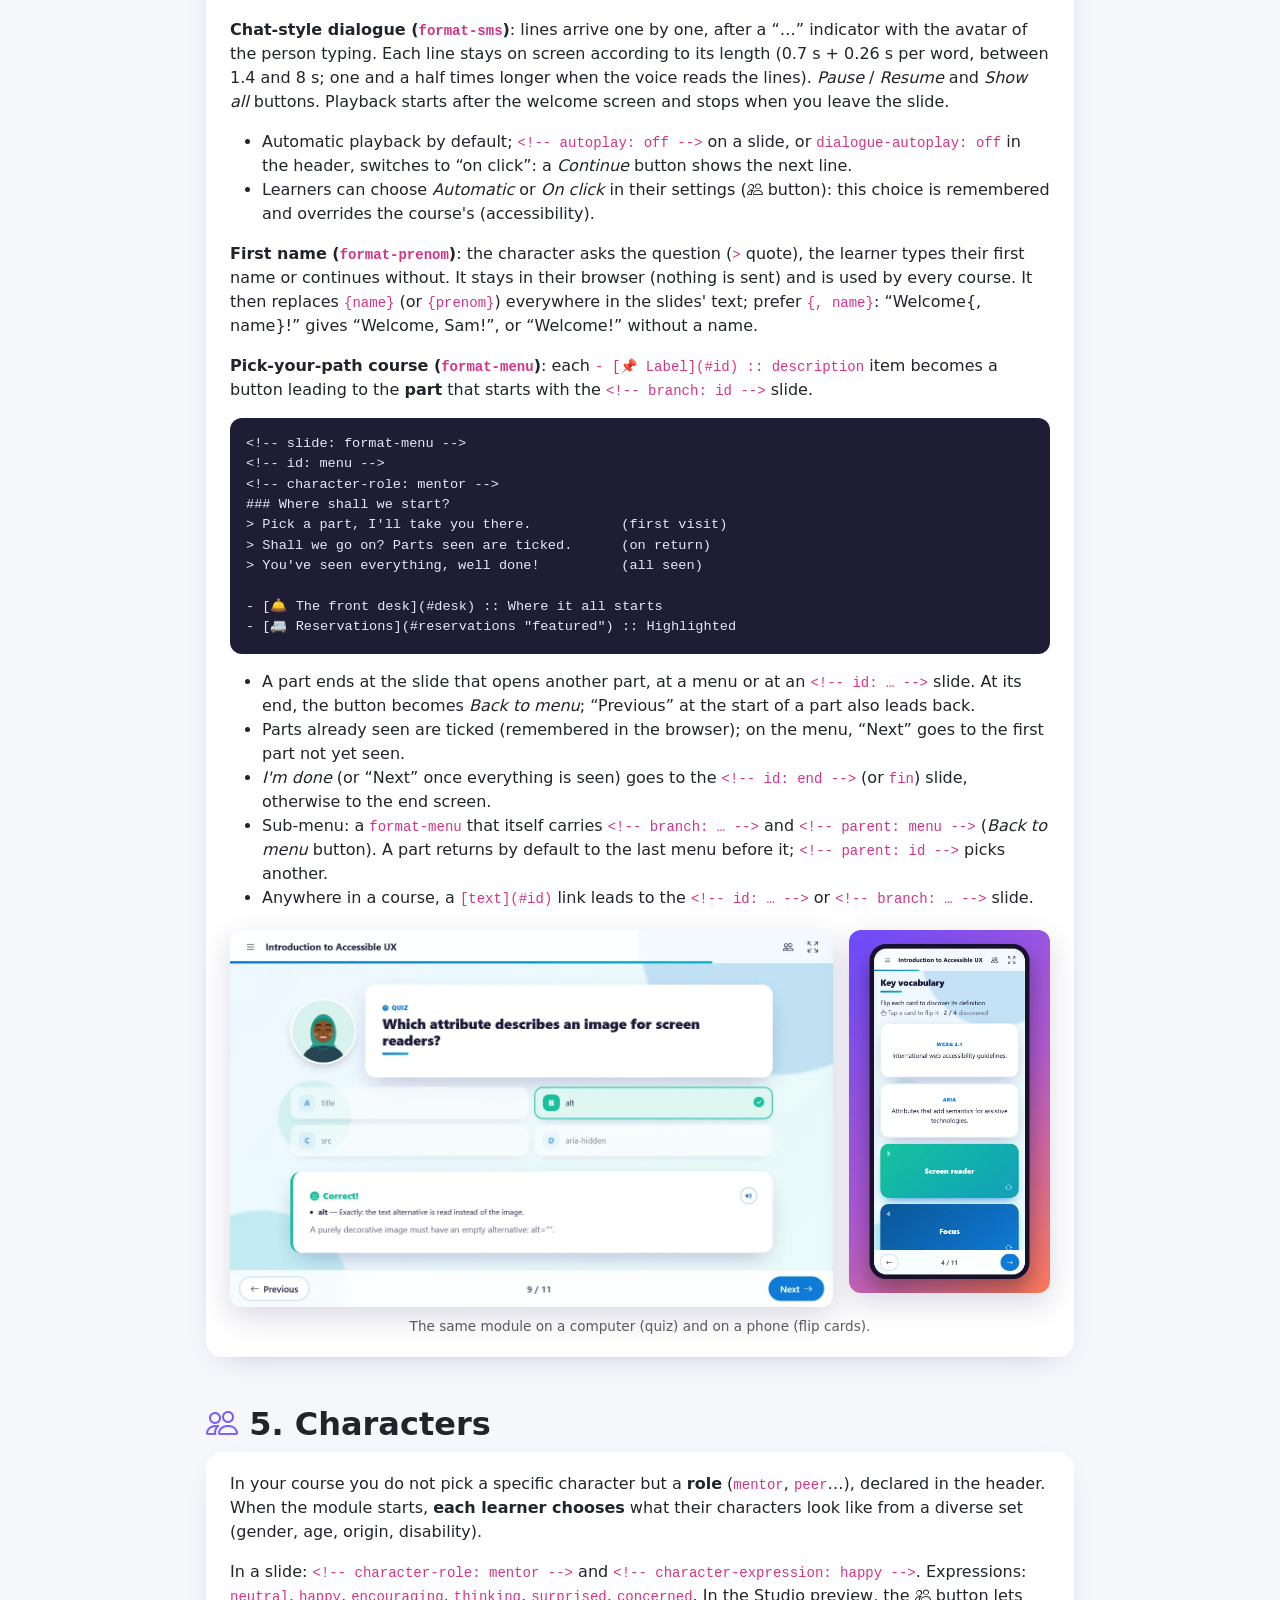
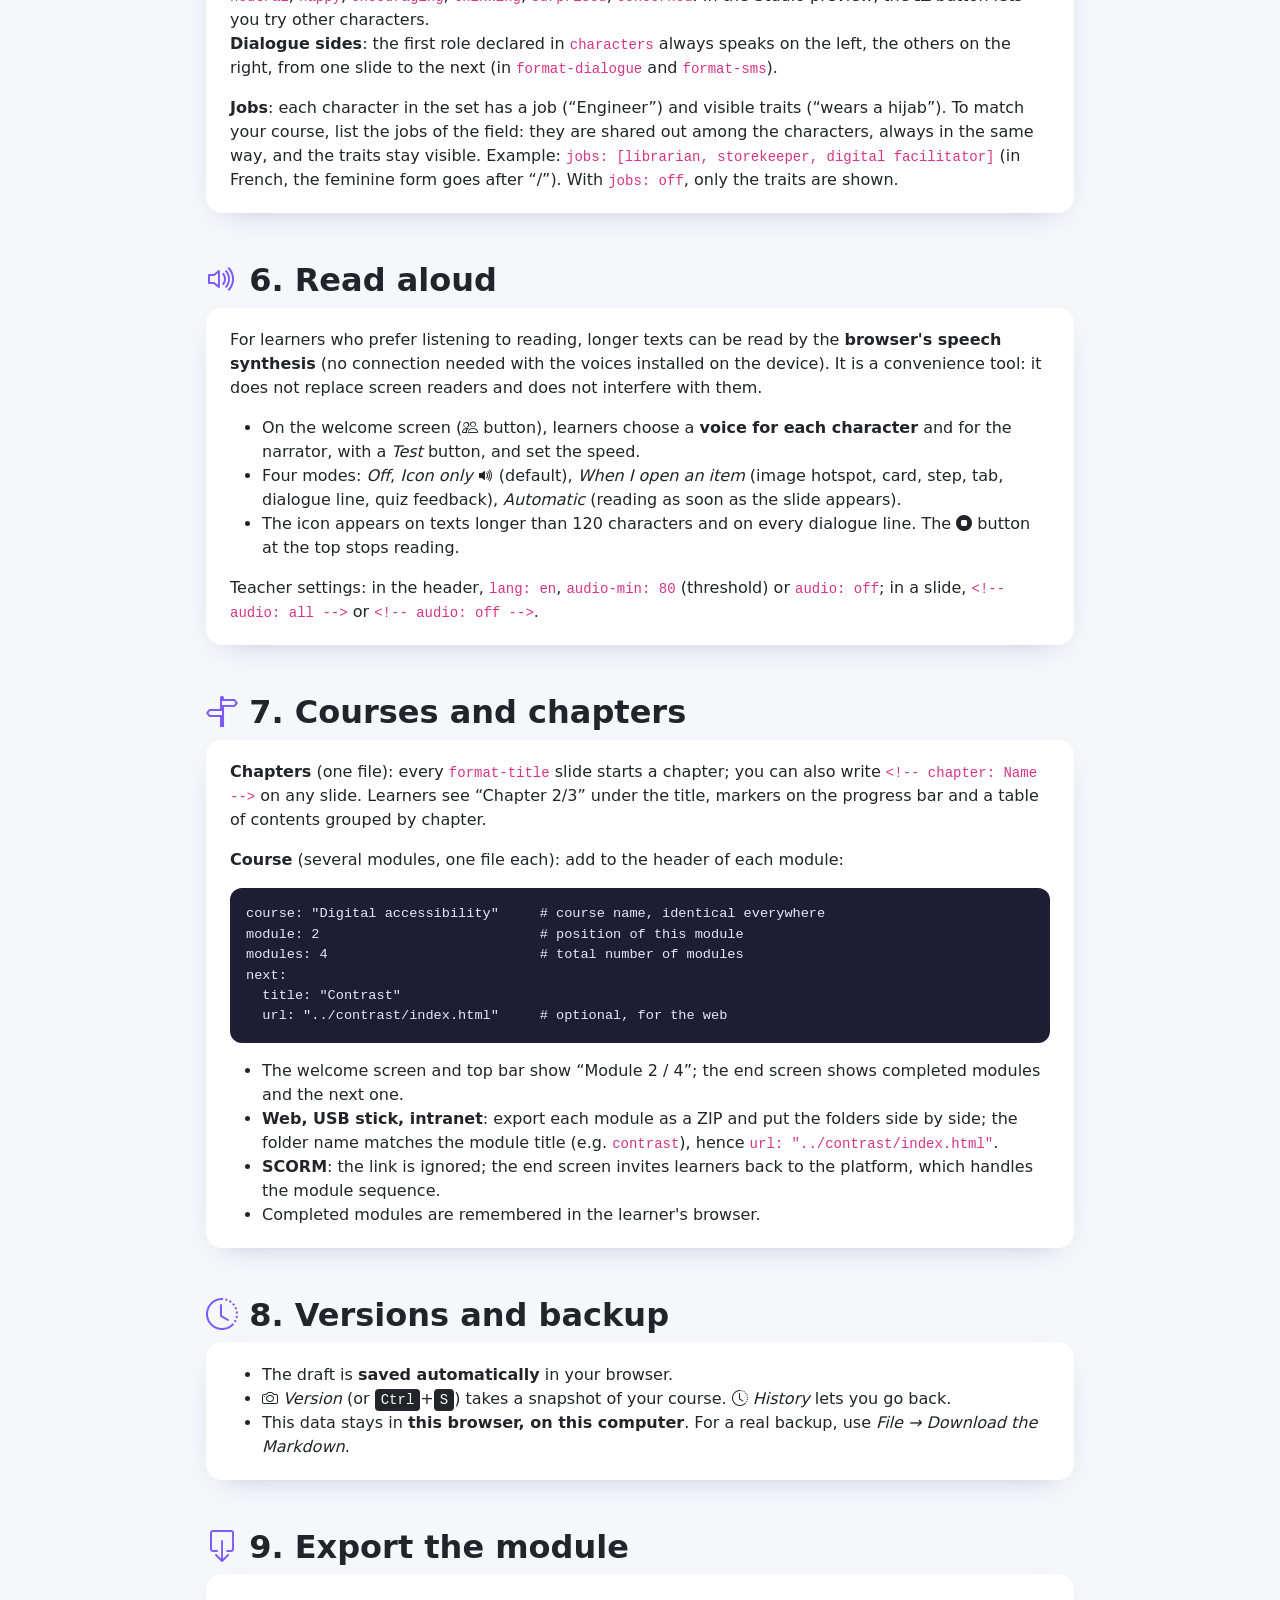
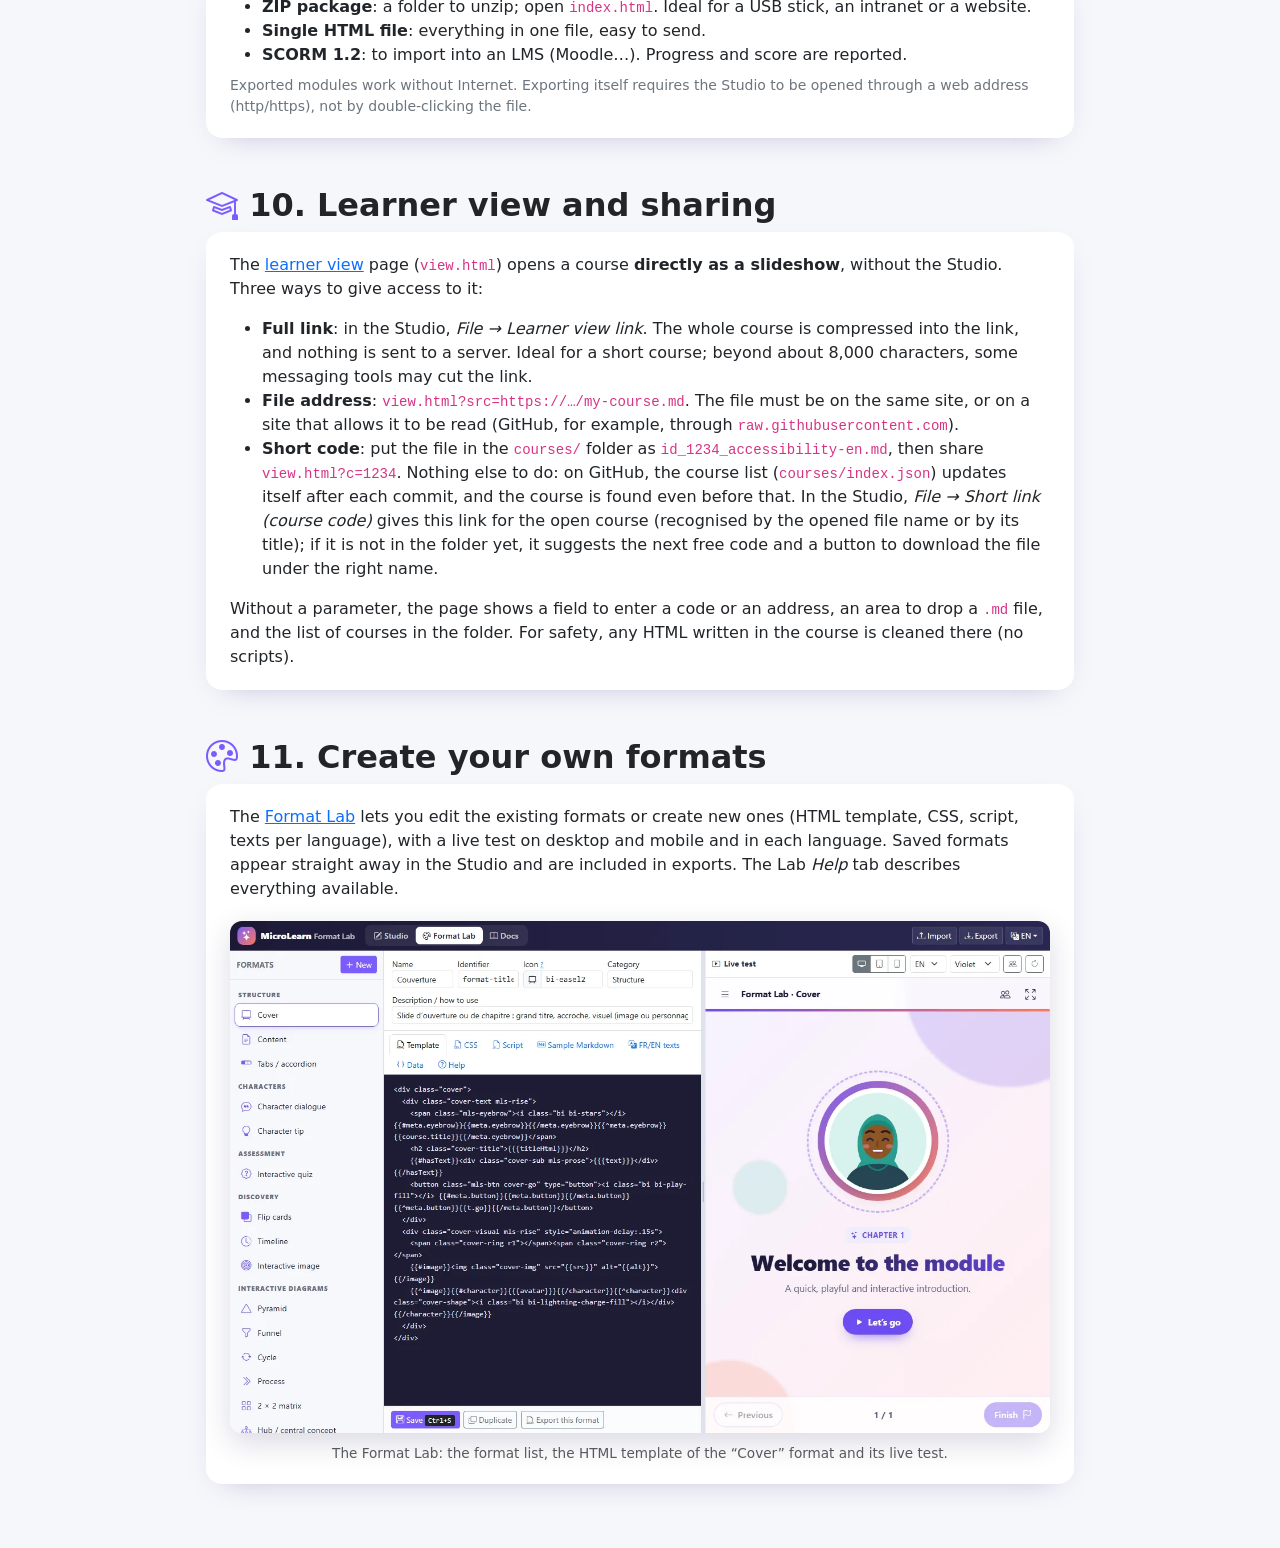
==== commit 41124259: "Format Lab : métadonnées dans la langue de l'interface ; captures ES - Nom, catégorie, description e" ====
--- a/docs/index.html
+++ b/docs/index.html
@@ -600,7 +600,7 @@
         <li class="mb-2"><strong>Comprueba</strong> el resultado en la vista previa de la derecha. Cambia entre las vistas <i class="bi bi-display"></i> ordenador, <i class="bi bi-tablet"></i> tableta y <i class="bi bi-phone"></i> móvil. La vista previa sigue la diapositiva donde está tu cursor. El botón <i class="bi bi-plus-square"></i> <em>Insertar una diapositiva</em> añade una plantilla lista para rellenar.</li>
         <li><strong>Exporta</strong> con el botón <i class="bi bi-box-arrow-down"></i> <em>Exportar</em> y comparte el módulo.</li>
       </ol>
-      <figure class="docs-shot"><img src="images/studio-en.webp" alt="El Studio: editor Markdown a la izquierda, vista previa de la diapositiva a la derecha" loading="lazy" width="1440" height="900"><figcaption>El Studio: el cursor está en la diapositiva de diálogo y la vista previa la muestra al instante.</figcaption></figure>
+      <figure class="docs-shot"><img src="images/studio-es.webp" alt="El Studio: editor Markdown a la izquierda, vista previa de la diapositiva a la derecha" loading="lazy" width="1440" height="900"><figcaption>El Studio: el cursor está en la diapositiva de diálogo y la vista previa la muestra al instante.</figcaption></figure>
     </div>
 
     <h2 id="syntax-es"><i class="bi bi-markdown"></i> 3. La sintaxis de un vistazo</h2>
@@ -716,7 +716,7 @@
         <li>Submenú: un <code>format-menu</code> que a su vez lleva <code>&lt;!-- branch: … --&gt;</code> y <code>&lt;!-- parent: menu --&gt;</code> (botón <em>Volver al menú</em>). Por defecto, una parte vuelve al último menú anterior; <code>&lt;!-- parent: id --&gt;</code> elige otro.</li>
         <li>En cualquier punto de un curso, un enlace <code>[texto](#id)</code> lleva a la diapositiva <code>&lt;!-- id: … --&gt;</code> o <code>&lt;!-- branch: … --&gt;</code>.</li>
       </ul>
-      <figure class="docs-shot"><div class="docs-shots"><img class="wide" src="images/quiz-en.webp" alt="Un cuestionario en un ordenador, con la respuesta y su explicación" loading="lazy" width="1280" height="800"><img class="phone" src="images/mobile-cards-en.webp" alt="Tarjetas giratorias en un móvil" loading="lazy" width="780" height="1410"></div><figcaption>El mismo módulo en un ordenador (cuestionario) y en un móvil (tarjetas giratorias).</figcaption></figure>
+      <figure class="docs-shot"><div class="docs-shots"><img class="wide" src="images/quiz-es.webp" alt="Un cuestionario en un ordenador, con la respuesta y su explicación" loading="lazy" width="1280" height="800"><img class="phone" src="images/mobile-cards-es.webp" alt="Tarjetas giratorias en un móvil" loading="lazy" width="780" height="1410"></div><figcaption>El mismo módulo en un ordenador (cuestionario) y en un móvil (tarjetas giratorias).</figcaption></figure>
     </div>
 
     <h2 id="characters-es"><i class="bi bi-people"></i> 5. Personajes</h2>
@@ -789,7 +789,7 @@
     <h2 id="lab-es"><i class="bi bi-palette"></i> 11. Crea tus propios formatos</h2>
     <div class="docs-card">
       <p class="mb-0">El <a href="../lab.html">Format Lab</a> te permite modificar los formatos existentes o crear otros nuevos (plantilla HTML, CSS, script, textos por idioma), con una prueba en directo en ordenador y móvil y en cada idioma. Los formatos guardados aparecen al instante en el Studio y se incluyen en las exportaciones. La pestaña <em>Ayuda</em> del Lab describe todo lo disponible.</p>
-      <figure class="docs-shot"><img src="images/lab-en.webp" alt="El Format Lab: lista de formatos, código de la plantilla y prueba en directo" loading="lazy" width="1440" height="900"><figcaption>El Format Lab: la lista de formatos, la plantilla HTML del formato «Portada» y su prueba en directo.</figcaption></figure>
+      <figure class="docs-shot"><img src="images/lab-es.webp" alt="El Format Lab: lista de formatos, código de la plantilla y prueba en directo" loading="lazy" width="1440" height="900"><figcaption>El Format Lab: la lista de formatos, la plantilla HTML del formato «Portada» y su prueba en directo.</figcaption></figure>
     </div>
   </main>
 
